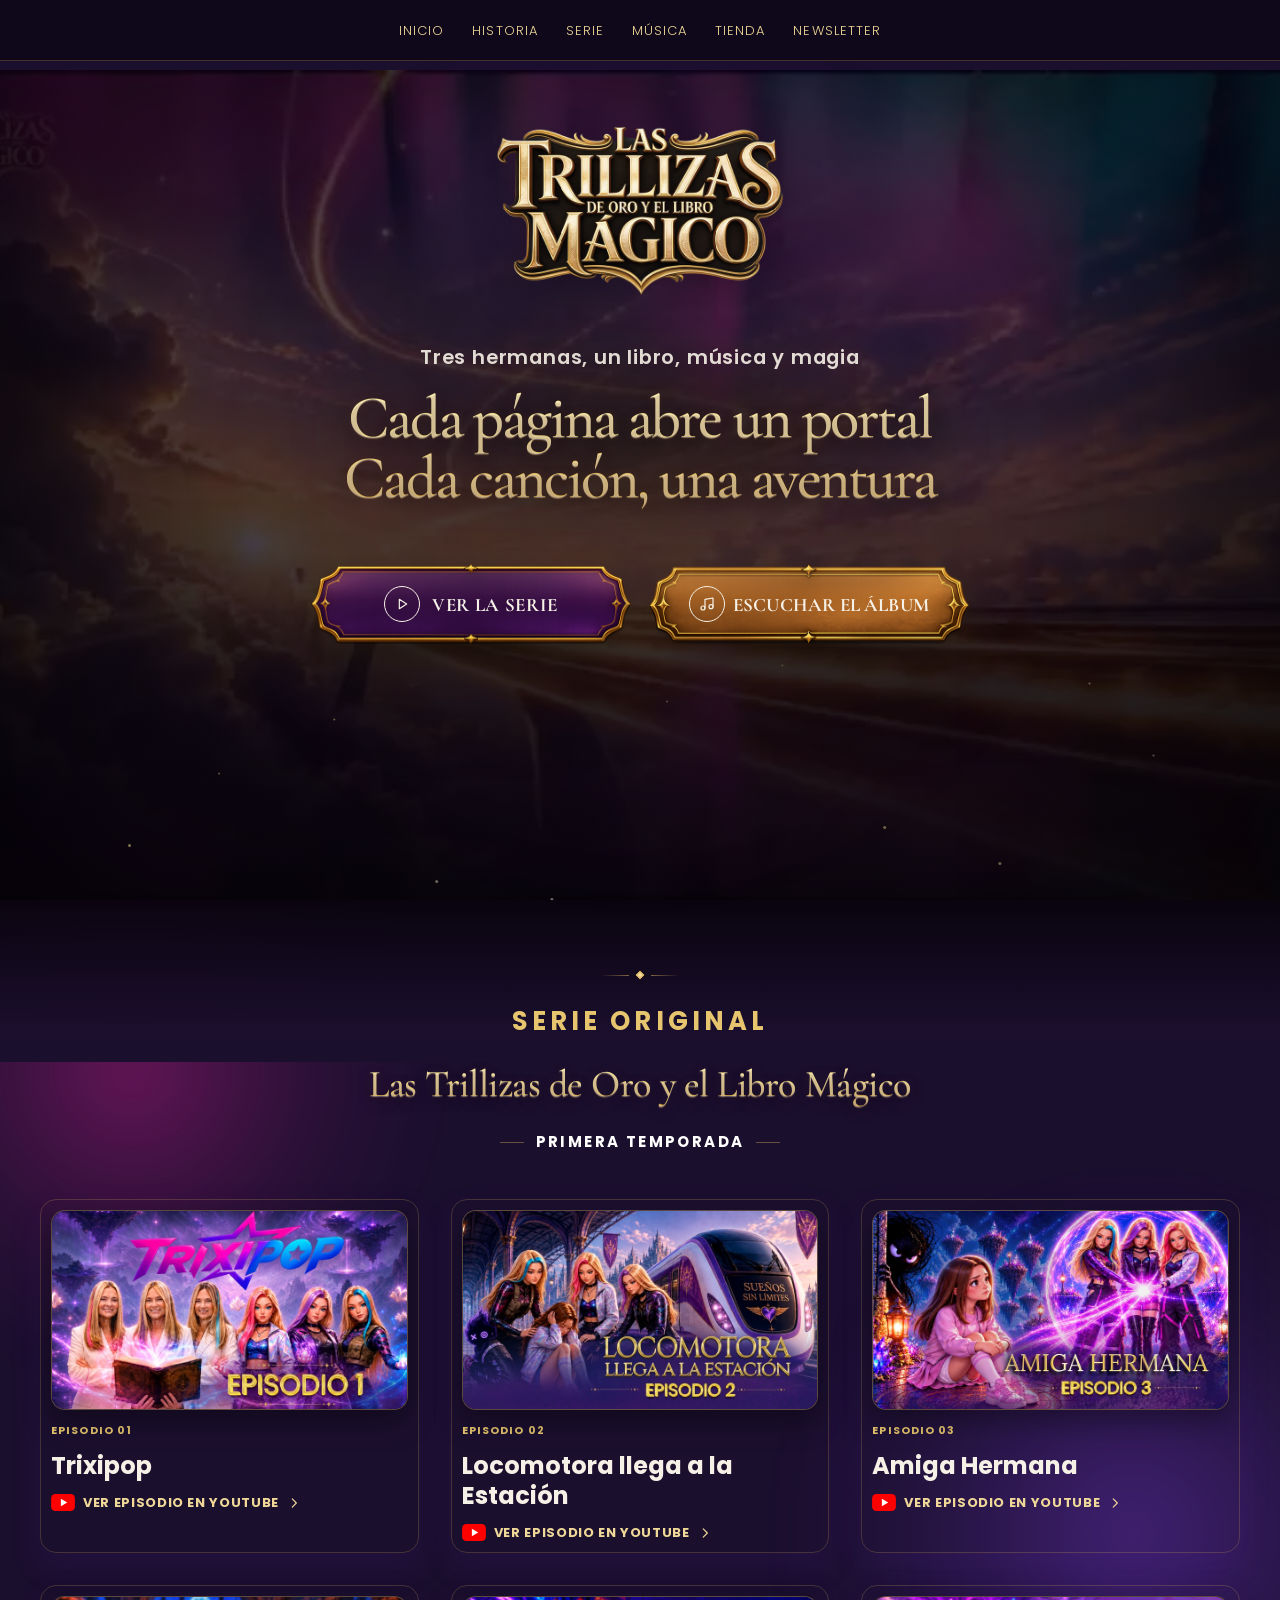
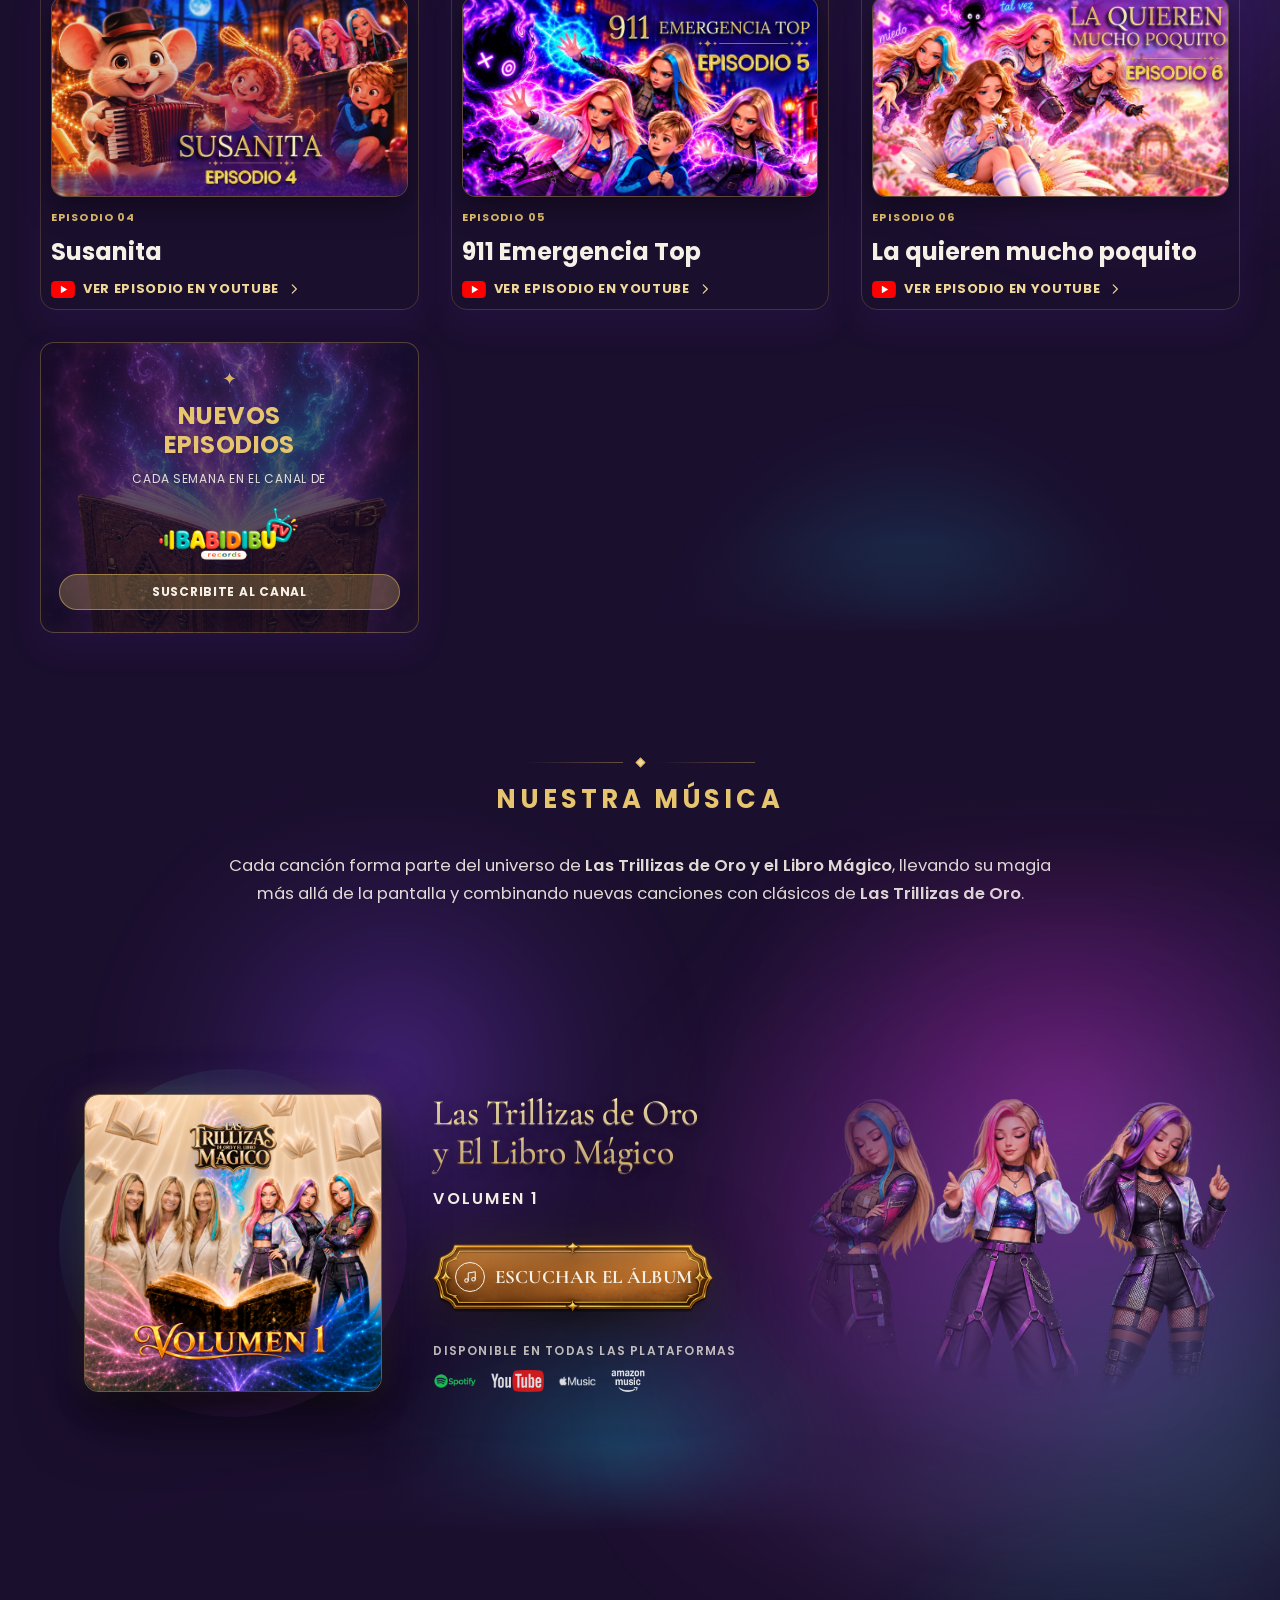
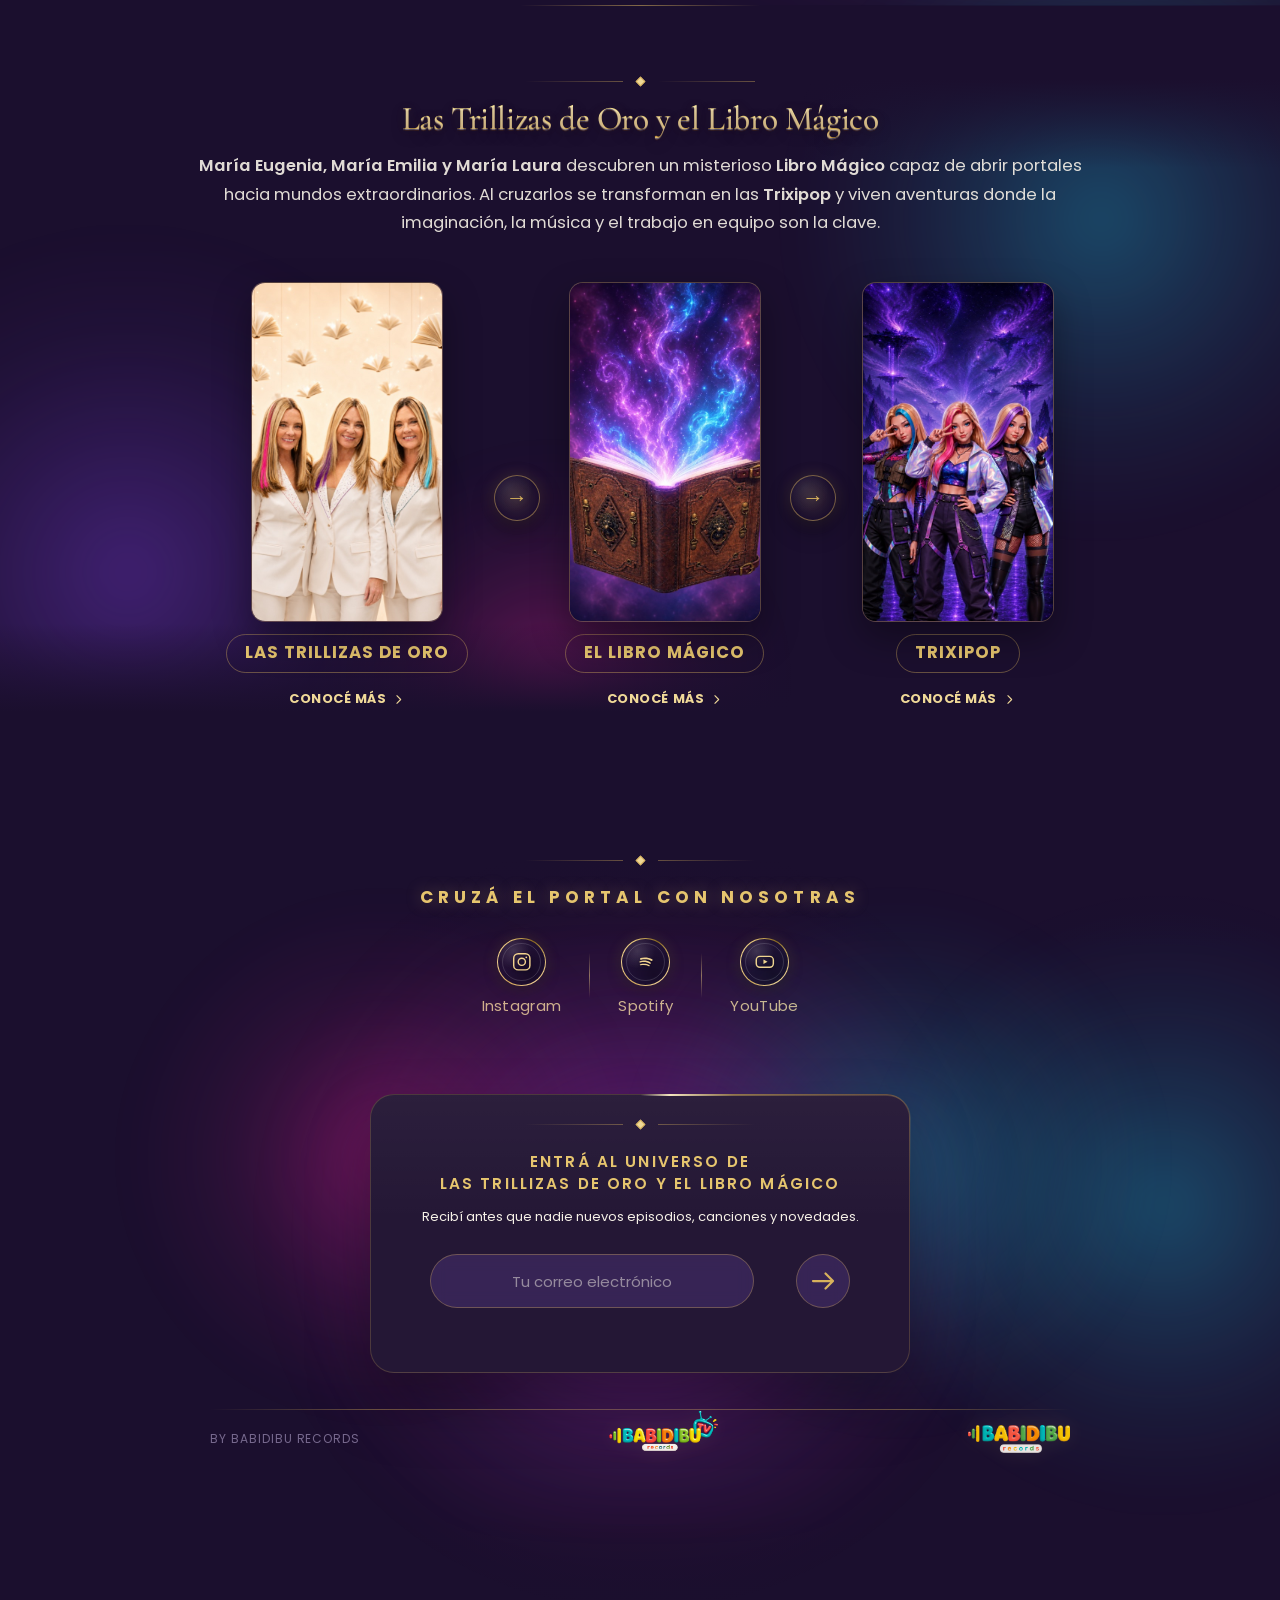
==== index-viernes.html @ d23eeccf "Remove comma from episode 6 title (La quieren mucho poquito) Co-Authored-By: Claude Sonnet 5 <norepl" ====
<!DOCTYPE html>
<html lang="es" class="has-sections">
<head>
  <!-- Google Tag Manager -->
  <script>(function(w,d,s,l,i){w[l]=w[l]||[];w[l].push({'gtm.start':
  new Date().getTime(),event:'gtm.js'});var f=d.getElementsByTagName(s)[0],
  j=d.createElement(s),dl=l!='dataLayer'?'&l='+l:'';j.async=true;j.src=
  'https://www.googletagmanager.com/gtm.js?id='+i+dl;f.parentNode.insertBefore(j,f);
  })(window,document,'script','dataLayer','GTM-TP3NSZ8C');</script>
  <!-- End Google Tag Manager -->
  <!-- Google Tag Manager -->
  <script>(function(w,d,s,l,i){w[l]=w[l]||[];w[l].push({'gtm.start':
  new Date().getTime(),event:'gtm.js'});var f=d.getElementsByTagName(s)[0],
  j=d.createElement(s),dl=l!='dataLayer'?'&l='+l:'';j.async=true;j.src=
  'https://www.googletagmanager.com/gtm.js?id='+i+dl;f.parentNode.insertBefore(j,f);
  })(window,document,'script','dataLayer','GTM-WLDMRM2M');</script>
  <!-- End Google Tag Manager -->
  <meta charset="UTF-8" />
  <meta
    name="viewport"
    content="width=device-width, initial-scale=1.0, viewport-fit=cover"
  />

  <!-- Evitar que WhatsApp/navegadores mobile se queden con una versión vieja cacheada -->
  <meta http-equiv="Cache-Control" content="no-cache, no-store, must-revalidate" />
  <meta http-equiv="Pragma" content="no-cache" />
  <meta http-equiv="Expires" content="0" />

  <title>Las Trillizas de Oro y El Libro Mágico</title>

  <!-- Favicon: ícono de la pestaña del navegador -->
  <link rel="icon" type="image/x-icon" href="imagenes/favicon.ico?v=20260827152227" />
  <link rel="icon" type="image/png" sizes="32x32" href="imagenes/favicon-32.png?v=20260827152227" />
  <link rel="apple-touch-icon" sizes="180x180" href="imagenes/apple-touch-icon.png?v=20260827152227" />

  <!-- Verificación de dominio de Meta (NO mover a JS, debe estar en el HTML estático) -->
  <meta name="facebook-domain-verification" content="wpaf3wqvov0he4v25y9coh9aplzuin" />

  <!-- Meta Pixel (base) — sin PageView automático: tracking.js dispara los
       eventos a mano compartiendo el mismo event_id con la Conversions API
       del servidor, para que Meta deduplique y no infle los números. -->
  <script>
    !function(f,b,e,v,n,t,s)
    {if(f.fbq)return;n=f.fbq=function(){n.callMethod?
    n.callMethod.apply(n,arguments):n.queue.push(arguments)};
    if(!f._fbq)f._fbq=n;n.push=n;n.loaded=!0;n.version='2.0';
    n.queue=[];t=b.createElement(e);t.async=!0;
    t.src=v;s=b.getElementsByTagName(e)[0];
    s.parentNode.insertBefore(t,s)}(window, document,'script',
    'https://connect.facebook.net/en_US/fbevents.js');
    fbq('init', '1608591474024181');
  </script>

  <!-- ============================================================
       TikTok Pixel (base) — REEMPLAZAR "PLACEHOLDER_TIKTOK_PIXEL_ID"
       por el Pixel ID real (TikTok Ads Manager → Assets → Events).
       Hasta reemplazarlo, este snippet no manda datos a ningún lado. -->
  <script>
    !function (w, d, t) {
      w.TiktokAnalyticsObject=t;var ttq=w[t]=w[t]||[];ttq.methods=["page","track","identify","instances","debug","on","off","once","ready","alias","group","enableCookie","disableCookie","holdConsent","revokeConsent","grantConsent"],ttq.setAndDefer=function(t,e){t[e]=function(){t.push([e].concat(Array.prototype.slice.call(arguments,0)))}};for(var i=0;i<ttq.methods.length;i++)ttq.setAndDefer(ttq,ttq.methods[i]);ttq.instance=function(t){for(var e=ttq._i[t]||[],n=0;n<e.length;n++)ttq.setAndDefer(e,e[n]);return e},ttq.load=function(e,n){var r="https://analytics.tiktok.com/i18n/pixel/events.js",o=n&&n.partner;ttq._i=ttq._i||{},ttq._i[e]=[],ttq._i[e]._u=r,ttq._t=ttq._t||{},ttq._t[e]=+new Date,ttq._o=ttq._o||{},ttq._o[e]=n||{};var s=document.createElement("script");s.type="text/javascript",s.async=!0,s.src=r+"?sdkid="+e+"&lib="+t;var a=document.getElementsByTagName("script")[0];a.parentNode.insertBefore(s,a)};

      ttq.load('PLACEHOLDER_TIKTOK_PIXEL_ID');
      ttq.page();
    }(window, document, 'ttq');
  </script>

  <!-- Google tag (gtag.js) — Google Analytics 4 -->
  <script
    async
    src="https://www.googletagmanager.com/gtag/js?id=G-B54Q7S8X9M"
  ></script>
  <script>
    window.dataLayer = window.dataLayer || [];
    function gtag(){dataLayer.push(arguments);}
    gtag('js', new Date());
    gtag('config', 'G-B54Q7S8X9M');
  </script>

  <meta
    name="description"
    content="Tres hermanas, un libro, música y magia. Mirá el videoclip y escuchá &quot;La Locomotora llega a la estación&quot;."
  />

  <link
    rel="canonical"
    href="https://lastrillizasdeoroyellibromagico.com"
  />

  <!-- Open Graph -->
  <meta
    property="og:title"
    content="Las Trillizas de Oro y El Libro Mágico"
  />

  <meta
    property="og:description"
    content="Tres hermanas, un libro, música y magia."
  />

  <meta
    property="og:image"
    content="https://lastrillizasdeoroyellibromagico.com/imagenes/social-preview.jpg"
  />
  <meta property="og:image:width" content="1280" />
  <meta property="og:image:height" content="720" />

  <meta property="og:type" content="website" />

  <!-- Datos estructurados para Google (invisible, no afecta el diseño).
       Le dice explícitamente a Google que esta página es la oficial de
       "Las Trillizas de Oro y El Libro Mágico", para que la asocie con
       ese nombre en las búsquedas. -->
  <script type="application/ld+json">
  {
    "@context": "https://schema.org",
    "@type": "MusicGroup",
    "name": "Las Trillizas de Oro y El Libro Mágico",
    "alternateName": ["Las Trillizas de Oro", "Trixipop"],
    "url": "https://lastrillizasdeoroyellibromagico.com",
    "image": "https://lastrillizasdeoroyellibromagico.com/imagenes/social-preview.jpg",
    "genre": "Infantil",
    "sameAs": [
      "https://www.instagram.com/lastrillizasdeoro_libromagico/?hl=es"
    ]
  }
  </script>

  <!-- Datos estructurados del videoclip (invisible). Es solo información
       para Google sobre el video real de YouTube — no toca ni reemplaza
       el link del botón "Mirá el videoclip" de la landing. -->
  <script type="application/ld+json">
  {
    "@context": "https://schema.org",
    "@type": "VideoObject",
    "name": "Locomotora Llega a la Estación - Official Video",
    "description": "Videoclip oficial de \"La Locomotora llega a la estación\", de Las Trillizas de Oro y El Libro Mágico.",
    "thumbnailUrl": "https://i.ytimg.com/vi/IQAO-SmM0gY/hqdefault.jpg",
    "embedUrl": "https://www.youtube.com/embed/IQAO-SmM0gY",
    "contentUrl": "https://www.youtube.com/watch?v=IQAO-SmM0gY"
  }
  </script>

  <!-- Datos estructurados de la canción (invisible). Es solo información
       para Google sobre la grabación real en Spotify — no toca ni
       reemplaza el link del botón "Escuchá la canción" de la landing. -->
  <script type="application/ld+json">
  {
    "@context": "https://schema.org",
    "@type": "MusicRecording",
    "name": "Locomotora Llega a la Estación",
    "byArtist": {
      "@type": "MusicGroup",
      "name": "Las Trillizas de Oro y El Libro Mágico"
    },
    "image": "https://image-cdn-ak.spotifycdn.com/image/ab67616d00001e02453c9c500bdd24909d5f0870",
    "url": "https://open.spotify.com/track/4oxUGUj9S6KreStpNAHHXq"
  }
  </script>

  <!-- Fuentes -->
  <link rel="preconnect" href="https://fonts.googleapis.com" />

  <link
    rel="preconnect"
    href="https://fonts.gstatic.com"
    crossorigin
  />

  <link
    href="https://fonts.googleapis.com/css2?family=Cormorant+Garamond:wght@400;500;600;700&family=Poppins:wght@400;500;600;700&display=swap"
    rel="stylesheet"
  />

  <!-- CSS -->
  <link rel="stylesheet" href="style.css?v=20260909navblur1" />
</head>

<body class="has-sections">
  <!-- Google Tag Manager (noscript) -->
  <noscript><iframe src="https://www.googletagmanager.com/ns.html?id=GTM-TP3NSZ8C"
  height="0" width="0" style="display:none;visibility:hidden"></iframe></noscript>
  <!-- End Google Tag Manager (noscript) -->
  <!-- Google Tag Manager (noscript) -->
  <noscript><iframe src="https://www.googletagmanager.com/ns.html?id=GTM-WLDMRM2M"
  height="0" width="0" style="display:none;visibility:hidden"></iframe></noscript>
  <!-- End Google Tag Manager (noscript) -->

  <!-- ================================================
       BORRADOR VIERNES: barra de navegación. "Contacto" sigue siendo
       un placeholder (todavía no existe esa página) — queda visible
       pero sin link, marcado "Próximamente". "Tienda" ya tiene su
       link real.
       ================================================ -->
  <!-- Franja invisible arriba de todo: cuando la nav está oculta por
       scroll, esto sigue detectando el mouse cerca del borde superior
       para volver a mostrarla (la nav en sí no se puede "hoverear" una
       vez que se movió fuera de la pantalla). Solo importa en
       desktop — ver script.js. -->
  <div class="site-nav-hover-zone" aria-hidden="true"></div>

  <nav class="site-nav">
    <div class="site-nav__inner">
      <ul class="site-nav__links">
        <li><a href="#top">Inicio</a></li>
        <li><a href="#historia-section">Historia</a></li>
        <li><a href="#serie-section">Serie</a></li>
        <li><a href="#album-section">Música</a></li>
        <li><a href="https://lastrillizasdeoroyellibromagico.store/" target="_blank" rel="noopener noreferrer">Tienda</a></li>
        <li><a href="#suscribirse">Newsletter</a></li>
      </ul>
      <button
        class="site-nav__burger"
        id="siteNavBurger"
        aria-label="Abrir menú"
        aria-expanded="false"
        aria-controls="siteNavMobile"
      >
        <span></span>
        <span></span>
        <span></span>
      </button>
    </div>
    <ul class="site-nav__mobile" id="siteNavMobile">
      <li><a href="#top">Inicio</a></li>
      <li><a href="#historia-section">Historia</a></li>
      <li><a href="#serie-section">Serie</a></li>
      <li><a href="#album-section">Música</a></li>
      <li><a href="https://lastrillizasdeoroyellibromagico.store/" target="_blank" rel="noopener noreferrer">Tienda</a></li>
      <li><a href="#suscribirse">Newsletter</a></li>
    </ul>
  </nav>

  <!-- HERO -->
  <section class="hero" id="top">

    <video
      class="hero-video"
      autoplay
      muted
      loop
      playsinline
      poster="imagenes/hero-poster.jpg"
      data-src-mobile="videos/video%20fondo%20vertical.mp4"
      data-src-desktop="videos/video%20fondo.mp4"
    ></video>

    <div class="hero-overlay" aria-hidden="true"></div>
    <div class="hero-vignette" aria-hidden="true"></div>
    <div class="hero-shadow" aria-hidden="true"></div>

    <div class="hero-particles" aria-hidden="true">
      <i></i>
      <i></i>
    </div>

    <div class="hero-content">

      <div class="hero-glow" aria-hidden="true"></div>

      <!-- LOGO -->
      <div class="logo-wrap">
        <img
          class="hero-logo"
          src="imagenes/logo%20trillizas.png"
          alt="Las Trillizas de Oro y El Libro Mágico"
          width="676"
          height="420"
        />

        <span class="logo-dust" aria-hidden="true">
          <i></i>
          <i></i>
          <i></i>
          <i></i>
          <i></i>
          <i></i>
          <i></i>
          <i></i>
          <i></i>
          <i></i>
        </span>
      </div>

      <!-- SLOGAN + TÍTULO -->
      <div class="hero-slogan-wrap">

        <p class="hero-claim" data-content-key="hero_claim">
          Tres hermanas, un libro, música y magia
        </p>

        <h1 class="hero-slogan hero-slogan--static">
          <span class="hero-slogan__line" data-content-key="hero_title_line1">Cada página abre un portal</span>
          <span class="hero-slogan__line" data-content-key="hero_title_line2">Cada canción, una aventura</span>
        </h1>

        <span
          class="slogan-shimmer"
          aria-hidden="true"
        ></span>

        <span
          class="slogan-sparkles"
          aria-hidden="true"
        >
          <i></i>
          <i></i>
          <i></i>
          <i></i>
          <i></i>
          <i></i>
          <i></i>
          <i></i>
          <i></i>
          <i></i>
          <i></i>
          <i></i>
          <i></i>
          <i></i>
        </span>

      </div>

      <!-- BOTONES PRINCIPALES: bajan a las secciones (no abren YouTube/
           Spotify directo) -->
      <div class="hero-ctas">

        <!-- Abre directo el canal de YouTube de Babidibu TV -->
        <a
          id="ctaVideoclip"
          class="magic-button magic-button--purple"
          href="https://linktw.in/pjknpj"
          data-content-key="cta_serie_link"
          target="_blank"
          rel="noopener noreferrer"
          aria-label="Ver la serie"
          data-event="OpenSocial"
          data-destination="YouTube"
          data-track-button="ver_serie"
        >

          <img
            class="magic-button__frame"
            src="imagenes/button-frame-purple.png"
            alt=""
            aria-hidden="true"
          />

          <span class="magic-button__content">

            <span class="magic-button__icon">

              <svg
                viewBox="0 0 24 24"
                aria-hidden="true"
              >
                <path
                  d="M8 5v14l11-7z"
                  fill="none"
                  stroke="currentColor"
                  stroke-width="1.8"
                  stroke-linecap="round"
                  stroke-linejoin="round"
                />
              </svg>

            </span>

            <span class="magic-button__label">
              Ver la serie
            </span>

          </span>

        </a>

        <!-- Abre directo el smart link del álbum -->
        <a
          id="ctaSpotify"
          class="magic-button magic-button--gold"
          href="https://ffm.to/libromagico1"
          data-content-key="cta_album_link"
          target="_blank"
          rel="noopener noreferrer"
          aria-label="Escuchar el álbum"
          data-event="ListenAlbum"
          data-destination="SmartLink"
          data-track-button="escuchar_album"
        >

          <img
            class="magic-button__frame"
            src="imagenes/button-frame-gold.png"
            alt=""
            aria-hidden="true"
          />

          <span class="magic-button__content">

            <span class="magic-button__icon">

              <svg
                viewBox="0 0 24 24"
                fill="none"
                stroke="currentColor"
                stroke-width="1.8"
                stroke-linecap="round"
                stroke-linejoin="round"
                aria-hidden="true"
              >
                <path d="M9 18V5l12-2v13" />
                <circle cx="6" cy="18" r="3" />
                <circle cx="18" cy="16" r="3" />
              </svg>

            </span>

            <span class="magic-button__label">
              Escuchar el álbum
            </span>

          </span>

        </a>

      </div>

      <!-- Pista de scroll: solo se ve en mobile (ver CSS), indica que
           hay más contenido debajo del hero. -->
      <div class="hero-scroll-cue" aria-hidden="true">
        <span class="hero-scroll-cue__arrow"></span>
      </div>

      <!-- PORTAL + REDES SOCIALES -->

    </div>

  </section>

  <!-- ================================================
       BORRADOR VIERNES: "La serie" + "Álbum".
       Los episodios se cargan desde el array `episodes` (ver el
       <script> cerca del final del archivo) — para agregar un
       episodio nuevo, agregar un objeto al array, no tocar este HTML.
       Los href/rutas "PENDIENTE-" son placeholders reales: reemplazar
       antes de subir a producción.
       ================================================ -->

  <!-- LA SERIE -->
  <section class="serie-section" id="serie-section">
    <span class="bg-halo bg-halo--fuchsia serie-section__halo-a" aria-hidden="true"></span>
    <span class="bg-halo bg-halo--violet serie-section__halo-b" aria-hidden="true"></span>
    <span class="bg-halo bg-halo--cyan serie-section__halo-c" aria-hidden="true"></span>
    <div class="magic-sparkles" aria-hidden="true">
      <span class="sparkle sparkle--point sparkle--violet" style="top:5%; left:4%; animation-delay:.2s;"></span>
      <span class="sparkle sparkle--point sparkle--gold" style="top:10%; right:6%; animation-delay:1.4s;"></span>
      <span class="sparkle sparkle--point sparkle--cyan" style="top:22%; left:2%; animation-delay:2.6s;"></span>
      <span class="sparkle sparkle--point sparkle--point-sm sparkle--violet" style="top:35%; right:3%; animation-delay:.9s;"></span>
      <span class="sparkle sparkle--point sparkle--gold" style="top:55%; left:5%; animation-delay:3.1s;"></span>
      <span class="sparkle sparkle--point sparkle--point-lg sparkle--point-blur sparkle--violet" style="top:68%; right:5%; animation-delay:1.8s;"></span>
      <span class="sparkle sparkle--point sparkle--cyan" style="top:85%; left:9%; animation-delay:2.2s;"></span>

      <span class="sparkle sparkle--point sparkle--gold" style="top:8%; right:16%; animation-delay:.6s;"></span>
      <span class="sparkle sparkle--point sparkle--violet" style="top:48%; left:1.5%; animation-delay:2.9s;"></span>
      <span class="sparkle sparkle--point sparkle--point-lg sparkle--cyan" style="top:88%; right:22%; animation-delay:1.3s;"></span>

      <span class="sparkle sparkle--point sparkle--point-lg sparkle--violet" style="top:40%; right:2%; animation-delay:.4s;"></span>
    </div>

    <div class="section-heading">
      <span class="mini-divider" aria-hidden="true">
        <span class="mini-divider__line"></span>
        <span class="mini-divider__diamond"></span>
        <span class="mini-divider__line"></span>
      </span>
      <p class="section-eyebrow">Serie original</p>
      <h2 class="section-title">Las Trillizas de Oro y el Libro Mágico</h2>
      <span class="season-flourish">
        <span class="season-flourish__line"></span>
        <span class="section-season">Primera Temporada</span>
        <span class="season-flourish__line"></span>
      </span>
    </div>

    <div class="episodes-grid" id="episodesGrid">
      <!-- Los primeros 2 bloques (episodios) los genera JS a partir del
           array `episodes` — ver <script> al final del archivo. La card
           "Nuevos episodios" de acá abajo queda fija, siempre al final. -->
      <div class="episode-tile episode-tile--soon">
        <span class="episode-tile__soon-diamond">&#10022;</span>
        <span class="episode-tile__soon-title">Nuevos <br />episodios</span>
        <span class="episode-tile__soon-line">
          <span class="episode-tile__soon-sub">Cada semana en el canal de</span>
          <img
            class="episode-tile__soon-babidibu"
            src="imagenes/Logo%20BABIDIBU%20TV.png"
            alt="Babidibu TV"
            loading="lazy"
          />
        </span>
        <a
          class="episode-tile__soon-visit"
          href="https://linktw.in/Dnofjd"
          data-content-key="youtube_channel_link"
          target="_blank"
          rel="noopener noreferrer"
          aria-label="Suscribirse al canal de YouTube de Babidibu"
          data-event="OpenSocial"
          data-destination="YouTube"
          data-track-button="proximos_episodios_canal"
        >
          Suscribite al canal
        </a>
      </div>
    </div>
  </section>

  <!-- ÁLBUM -->
  <section class="album-section" id="album-section">
    <span class="bg-halo bg-halo--violet album-section__halo-a" aria-hidden="true"></span>
    <span class="bg-halo bg-halo--fuchsia album-section__halo-b" aria-hidden="true"></span>
    <span class="bg-halo bg-halo--cyan album-section__halo-c" aria-hidden="true"></span>
    <div class="magic-sparkles" aria-hidden="true">
      <span class="sparkle sparkle--point sparkle--fuchsia" style="top:4%; left:5%; animation-delay:.5s;"></span>
      <span class="sparkle sparkle--point sparkle--cyan" style="top:9%; right:5%; animation-delay:1.9s;"></span>
      <span class="sparkle sparkle--point sparkle--point-sm sparkle--violet" style="top:20%; left:2%; animation-delay:2.7s;"></span>
      <span class="sparkle sparkle--point sparkle--fuchsia" style="top:33%; right:2.5%; animation-delay:.8s;"></span>
      <span class="sparkle sparkle--point sparkle--point-lg sparkle--point-blur sparkle--cyan" style="top:52%; left:3%; animation-delay:3.2s;"></span>
      <span class="sparkle sparkle--point sparkle--violet" style="top:63%; right:2%; animation-delay:1.4s;"></span>
      <span class="sparkle sparkle--point sparkle--fuchsia" style="top:80%; left:7%; animation-delay:2.1s;"></span>

      <span class="sparkle sparkle--point sparkle--cyan" style="top:6%; right:14%; animation-delay:.3s;"></span>
      <span class="sparkle sparkle--point sparkle--violet" style="top:45%; left:1.2%; animation-delay:2.5s;"></span>
      <span class="sparkle sparkle--point sparkle--point-lg sparkle--fuchsia" style="top:78%; right:18%; animation-delay:1.6s;"></span>

      <span class="sparkle sparkle--point sparkle--point-lg sparkle--cyan" style="top:35%; left:1.5%; animation-delay:.9s;"></span>
    </div>
    <span class="album-section__fade-bottom" aria-hidden="true"></span>

    <div class="section-heading album-section__heading">
      <span class="section-divider" aria-hidden="true">
        <span class="follow-line"></span>
        <span class="follow-diamond"></span>
        <span class="follow-line"></span>
      </span>
      <p class="section-eyebrow">Nuestra música</p>
      <p class="album-section__subtitle">
        Cada canción forma parte del universo de <strong>Las Trillizas de Oro y el Libro Mágico</strong>, llevando su magia más allá de la pantalla y combinando nuevas canciones con clásicos de <strong>Las Trillizas de Oro</strong>.
      </p>
    </div>

    <div class="album-section__row">
      <div class="album-section__trixi-halo" aria-hidden="true"></div>
      <img
        src="imagenes/trixi_pop_music_web.webp"
        alt=""
        aria-hidden="true"
        loading="lazy"
        class="album-section__trixi-bg"
      />
      <span class="album-section__trixi-sparkles" aria-hidden="true">
        <i></i><i></i><i></i><i></i><i></i><i></i>
      </span>

      <div class="album-section__cover">
        <img
          src="imagenes/arte_de_tapa_trillizas.png"
          alt="Tapa del álbum Las Trillizas de Oro y El Libro Mágico, Volumen 1"
          loading="lazy"
        />
        <span class="album-section__cover-sparkles" aria-hidden="true">
          <i></i><i></i><i></i><i></i>
        </span>
      </div>

      <div class="album-section__info">
        <div class="album-section__top">
          <h3 class="album-section__name">
            <span data-content-key="album_name_line1">Las Trillizas de Oro</span><br />
            <span data-content-key="album_name_line2">y El Libro Mágico</span>
          </h3>
          <p class="album-section__volume" data-content-key="album_volume">Volumen 1</p>
        </div>

      <a
        class="magic-button magic-button--gold"
        href="https://ffm.to/libromagico1"
        data-content-key="cta_album_link"
        target="_blank"
        rel="noopener noreferrer"
        aria-label="Escuchar el álbum"
        data-event="ListenAlbum"
        data-destination="SmartLink"
        data-track-button="escuchar_album"
      >
        <img
          class="magic-button__frame"
          src="imagenes/button-frame-gold.png"
          alt=""
          aria-hidden="true"
        />
        <span class="magic-button__content">
          <span class="magic-button__icon">
            <svg
              viewBox="0 0 24 24"
              fill="none"
              stroke="currentColor"
              stroke-width="1.8"
              stroke-linecap="round"
              stroke-linejoin="round"
              aria-hidden="true"
            >
              <path d="M9 18V5l12-2v13" />
              <circle cx="6" cy="18" r="3" />
              <circle cx="18" cy="16" r="3" />
            </svg>
          </span>
          <span class="magic-button__label">Escuchar el álbum</span>
        </span>
      </a>

      <div class="album-section__platforms">
        <p class="album-section__platforms-label">Disponible en todas las plataformas</p>
        <div class="album-section__platforms-icons">
          <span class="album-section__platform-icon" title="Spotify">
            <img src="imagenes/spotify_full_web.webp" alt="Spotify" loading="lazy" />
          </span>
          <span class="album-section__platform-icon" title="YouTube">
            <img src="imagenes/youtube_full_web.png" alt="YouTube" loading="lazy" />
          </span>
          <span class="album-section__platform-icon" title="Apple Music">
            <img src="imagenes/apple_music_icon_web.png" alt="Apple Music" loading="lazy" />
          </span>
          <span class="album-section__platform-icon" title="Amazon Music">
            <img src="imagenes/amazon_music_icon_web.png" alt="Amazon Music" loading="lazy" />
          </span>
        </div>
      </div>
      </div>
    </div>
  </section>

  <!-- Separador claro entre Álbum e Historia -->
  <div class="section-boundary-divider" aria-hidden="true"></div>

  <!-- HISTORIA -->
  <section class="historia-section" id="historia-section">
    <span class="bg-halo bg-halo--cyan historia-section__halo-a" aria-hidden="true"></span>
    <span class="bg-halo bg-halo--violet historia-section__halo-b" aria-hidden="true"></span>
    <span class="bg-halo bg-halo--fuchsia historia-section__halo-c" aria-hidden="true"></span>
    <div class="magic-sparkles" aria-hidden="true">
      <span class="sparkle sparkle--point sparkle--gold" style="top:5%; left:5%; animation-delay:.7s;"></span>
      <span class="sparkle sparkle--point sparkle--violet" style="top:9%; right:6%; animation-delay:2.1s;"></span>
      <span class="sparkle sparkle--point sparkle--point-sm sparkle--cyan" style="top:30%; left:2%; animation-delay:3.3s;"></span>
      <span class="sparkle sparkle--point sparkle--gold" style="top:45%; right:3%; animation-delay:1.1s;"></span>
      <span class="sparkle sparkle--point sparkle--point-lg sparkle--point-blur sparkle--violet" style="top:65%; left:6%; animation-delay:2.6s;"></span>
      <span class="sparkle sparkle--point sparkle--cyan" style="top:85%; right:10%; animation-delay:.4s;"></span>

      <span class="sparkle sparkle--point sparkle--violet" style="top:7%; right:16%; animation-delay:1.7s;"></span>
      <span class="sparkle sparkle--point sparkle--gold" style="top:55%; left:1.5%; animation-delay:3s;"></span>

      <span class="sparkle sparkle--point sparkle--point-lg sparkle--cyan" style="top:75%; right:3%; animation-delay:.5s;"></span>
    </div>

    <div class="historia-section__text">
      <span class="section-divider" aria-hidden="true">
        <span class="follow-line"></span>
        <span class="follow-diamond"></span>
        <span class="follow-line"></span>
      </span>
      <h2 class="section-title historia-section__title">Las Trillizas de Oro <br class="historia-title-break" />y el Libro Mágico</h2>
      <p class="historia-section__body">
        <strong>María Eugenia, María Emilia y María Laura</strong> descubren un misterioso <strong>Libro Mágico</strong> capaz de abrir portales hacia mundos extraordinarios. Al cruzarlos se transforman en las <strong>Trixipop</strong> y viven aventuras donde la imaginación, la música y el trabajo en equipo son la clave.
      </p>
    </div>

    <div class="historia-section__visual">
      <div class="historia-slot">
        <div class="historia-slot__image">
          <img
            src="imagenes/historia_trillizas_vertical_web.jpg"
            alt="Las Trillizas de Oro"
            loading="lazy"
          />
        </div>
        <span class="historia-slot__label">Las Trillizas de Oro</span>
        <button class="historia-slot__more" type="button" data-modal-open="modal-trillizas" data-track-button="conoce_mas_trillizas">
          Conocé más
          <svg viewBox="0 0 24 24" aria-hidden="true"><path d="M9 5l7 7-7 7" fill="none" stroke="currentColor" stroke-width="2" stroke-linecap="round" stroke-linejoin="round" /></svg>
        </button>
      </div>

      <span class="historia-arrow" aria-hidden="true">&rarr;</span>

      <div class="historia-slot">
        <div class="historia-slot__image">
          <img
            src="imagenes/proximos_episodios_web.jpg"
            alt="El Libro Mágico"
            loading="lazy"
          />
        </div>
        <span class="historia-slot__label">El libro mágico</span>
        <button class="historia-slot__more" type="button" data-modal-open="modal-libro" data-track-button="conoce_mas_libro">
          Conocé más
          <svg viewBox="0 0 24 24" aria-hidden="true"><path d="M9 5l7 7-7 7" fill="none" stroke="currentColor" stroke-width="2" stroke-linecap="round" stroke-linejoin="round" /></svg>
        </button>
      </div>

      <span class="historia-arrow" aria-hidden="true">&rarr;</span>

      <div class="historia-slot">
        <div class="historia-slot__image">
          <img
            src="imagenes/historia_trixipop_vertical_web.jpg"
            alt="Las Trixipop"
            loading="lazy"
          />
        </div>
        <span class="historia-slot__label">Trixipop</span>
        <button class="historia-slot__more" type="button" data-modal-open="modal-trixipop" data-track-button="conoce_mas_trixipop">
          Conocé más
          <svg viewBox="0 0 24 24" aria-hidden="true"><path d="M9 5l7 7-7 7" fill="none" stroke="currentColor" stroke-width="2" stroke-linecap="round" stroke-linejoin="round" /></svg>
        </button>
      </div>
    </div>
  </section>

  <!-- ================================================
       Modales "Conocé más" de la sección Historia. Los 3 comparten
       el mismo estilo (.lore-modal) — se abren con el botón de cada
       card, se cierran con la X, tocando afuera, o con Escape (ver
       <script> al final del archivo). -->
  <div class="lore-modal" id="modal-trillizas" aria-hidden="true">
    <div class="lore-modal__backdrop" data-modal-close></div>
    <div class="lore-modal__panel" role="dialog" aria-modal="true" aria-labelledby="modal-trillizas-title">
      <button class="lore-modal__close" type="button" data-modal-close aria-label="Cerrar">&times;</button>
      <div class="lore-modal__media">
        <img src="imagenes/historia_trillizas_vertical_web.jpg" alt="" loading="lazy" />
      </div>
      <span class="mini-divider lore-modal__divider" aria-hidden="true">
        <span class="mini-divider__line"></span>
        <span class="mini-divider__diamond"></span>
        <span class="mini-divider__line"></span>
      </span>
      <h3 class="lore-modal__title" id="modal-trillizas-title">Las Trillizas de Oro</h3>
      <p class="lore-modal__body">
        Cantantes, actrices y conductoras, construyeron una trayectoria única que atravesó generaciones y las convirtió en referentes indiscutidas del entretenimiento familiar. Música, televisión y una conexión especial con el público forman parte de una historia que continúa reinventándose hasta hoy.
      </p>
    </div>
  </div>

  <div class="lore-modal" id="modal-libro" aria-hidden="true">
    <div class="lore-modal__backdrop" data-modal-close></div>
    <div class="lore-modal__panel" role="dialog" aria-modal="true" aria-labelledby="modal-libro-title">
      <button class="lore-modal__close" type="button" data-modal-close aria-label="Cerrar">&times;</button>
      <div class="lore-modal__media">
        <img src="imagenes/proximos_episodios_web.jpg" alt="" loading="lazy" />
      </div>
      <span class="mini-divider lore-modal__divider" aria-hidden="true">
        <span class="mini-divider__line"></span>
        <span class="mini-divider__diamond"></span>
        <span class="mini-divider__line"></span>
      </span>
      <h3 class="lore-modal__title" id="modal-libro-title">El Libro Mágico</h3>
      <p class="lore-modal__body">
        Las Trillizas descubren un misterioso Libro Mágico. Al abrirlo, sus páginas se llenan de luz y aparecen portales capaces de llevarlas a mundos increíbles. Cada vez que cruzan uno de ellos, se transforman en las Trixipop y comienza una nueva aventura, llena de música, magia y desafíos que solo podrán resolver juntas.
      </p>
    </div>
  </div>

  <div class="lore-modal" id="modal-trixipop" aria-hidden="true">
    <div class="lore-modal__backdrop" data-modal-close></div>
    <div class="lore-modal__panel" role="dialog" aria-modal="true" aria-labelledby="modal-trixipop-title">
      <button class="lore-modal__close" type="button" data-modal-close aria-label="Cerrar">&times;</button>
      <div class="lore-modal__media">
        <img src="imagenes/historia_trixipop_vertical_web.jpg" alt="" loading="lazy" />
      </div>
      <span class="mini-divider lore-modal__divider" aria-hidden="true">
        <span class="mini-divider__line"></span>
        <span class="mini-divider__diamond"></span>
        <span class="mini-divider__line"></span>
      </span>
      <h3 class="lore-modal__title" id="modal-trixipop-title">Trixipop</h3>
      <p class="lore-modal__body">
        Las Trixipop son las Trillizas de Oro animadas: al cruzar el portal del Libro Mágico, cada una asume una misión distinta.
      </p>

      <ul class="lore-modal__traits">
        <li class="lore-modal__trait lore-modal__trait--alma">
          <span class="lore-modal__trait-diamond" aria-hidden="true"></span>
          <span class="lore-modal__trait-text"><strong>Alma</strong> — conecta, contiene y valida la emoción.</span>
        </li>
        <li class="lore-modal__trait lore-modal__trait--mente">
          <span class="lore-modal__trait-diamond" aria-hidden="true"></span>
          <span class="lore-modal__trait-text"><strong>Mente</strong> — detecta, nombra y ordena el problema.</span>
        </li>
        <li class="lore-modal__trait lore-modal__trait--cuerpo">
          <span class="lore-modal__trait-diamond" aria-hidden="true"></span>
          <span class="lore-modal__trait-text"><strong>Cuerpo</strong> — activa, libera y transforma tu energía.</span>
        </li>
      </ul>

      <p class="lore-modal__body">
        Juntas descubren que el verdadero poder surge cuando el cuerpo, el alma y la mente trabajan en equilibrio.
      </p>
    </div>
  </div>

  <!-- PORTAL SOCIAL + SUSCRIPCIÓN + FOOTER (movido debajo de Episodios y Álbum) -->
  <section class="post-sections-footer">
    <span class="bg-halo bg-halo--fuchsia post-sections-footer__halo-a" aria-hidden="true"></span>
    <span class="bg-halo bg-halo--cyan post-sections-footer__halo-b" aria-hidden="true"></span>
    <span class="bg-halo bg-halo--violet post-sections-footer__halo-c" aria-hidden="true"></span>
    <div class="magic-sparkles" aria-hidden="true">
      <span class="sparkle sparkle--point sparkle--gold" style="top:4%; left:8%; animation-delay:.3s;"></span>
      <span class="sparkle sparkle--point sparkle--violet" style="top:9%; right:8%; animation-delay:1.6s;"></span>
      <span class="sparkle sparkle--point sparkle--fuchsia" style="top:28%; left:3%; animation-delay:2.8s;"></span>
      <span class="sparkle sparkle--point sparkle--cyan" style="top:35%; right:2.5%; animation-delay:.9s;"></span>
      <span class="sparkle sparkle--point sparkle--point-sm sparkle--gold" style="top:45%; left:2%; animation-delay:3.4s;"></span>
      <span class="sparkle sparkle--point sparkle--fuchsia" style="top:55%; right:3%; animation-delay:1.2s;"></span>
      <span class="sparkle sparkle--point sparkle--point-blur sparkle--cyan" style="top:62%; left:4%; animation-delay:2.4s;"></span>
      <span class="sparkle sparkle--point sparkle--violet" style="top:80%; right:10%; animation-delay:.6s;"></span>
      <span class="sparkle sparkle--point sparkle--gold" style="top:90%; left:14%; animation-delay:1.9s;"></span>

      <span class="sparkle sparkle--point sparkle--gold" style="top:6%; right:20%; animation-delay:.8s;"></span>
      <span class="sparkle sparkle--point sparkle--cyan" style="top:40%; left:1.3%; animation-delay:2.2s;"></span>
      <span class="sparkle sparkle--point sparkle--point-lg sparkle--violet" style="top:85%; right:22%; animation-delay:1.4s;"></span>

      <span class="sparkle sparkle--point sparkle--point-lg sparkle--fuchsia" style="top:50%; right:1.5%; animation-delay:.5s;"></span>
    </div>

    <div class="hero-content-mirror">
      <div class="hero-follow">

        <div
          class="follow-divider"
          aria-hidden="true"
        >
          <span class="follow-line"></span>
          <span class="follow-diamond"></span>
          <span class="follow-line"></span>
        </div>

        <span class="follow-title">
          Cruzá el portal con nosotras
        </span>

        <div class="follow-links">

          <!-- Instagram -->
          <!-- Sin target="_blank" a propósito: abrir en pestaña nueva
               interfiere con que el celular salte directo a la app
               (deep link). Navegando en la misma pestaña, el sistema
               operativo sí lo intercepta y abre Instagram directo. -->
          <a
            class="follow-link"
            href="https://www.instagram.com/lastrillizasdeoro_libromagico/?hl=es"
            data-content-key="instagram_link"
            aria-label="Abrir Instagram de Las Trillizas de Oro y El Libro Mágico"
            data-event="OpenSocial"
            data-destination="Instagram"
            data-track-button="social_instagram"
          >

            <span class="social-circle">

              <svg
                viewBox="0 0 24 24"
                fill="none"
                stroke="currentColor"
                stroke-width="1.6"
                aria-hidden="true"
              >
                <rect
                  x="3"
                  y="3"
                  width="18"
                  height="18"
                  rx="5"
                />

                <circle
                  cx="12"
                  cy="12"
                  r="4"
                />

                <circle
                  cx="17"
                  cy="7"
                  r="1"
                  fill="currentColor"
                  stroke="none"
                />
              </svg>

            </span>

            <span class="follow-name">
              Instagram
            </span>

          </a>

          <span
            class="follow-sep"
            aria-hidden="true"
          ></span>

          <!-- Spotify -->
          <a
            class="follow-link"
            href="https://linktw.in/iJcKCL"
            data-content-key="spotify_link"
            target="_blank"
            rel="noopener noreferrer"
            aria-label="Abrir el perfil de Spotify de Las Trillizas de Oro"
            data-event="OpenSocial"
            data-destination="Spotify"
            data-track-button="social_spotify"
          >

            <span class="social-circle">

              <svg
                viewBox="0 0 24 24"
                fill="currentColor"
                aria-hidden="true"
              >
                <path
                  d="M17.36 16.5a.75.75 0 0 1-1.03.26c-2.82-1.72-6.36-2.11-10.54-1.16a.75.75 0 1 1-.33-1.46c4.58-1.04 8.5-.59 11.64 1.33.36.22.47.68.26 1.03Zm1.47-3.27a.94.94 0 0 1-1.29.31c-3.23-1.98-8.15-2.56-11.97-1.4a.938.938 0 1 1-.54-1.8c4.36-1.32 9.78-.68 13.49 1.6.44.27.58.85.31 1.29Zm.13-3.4C15.9 7.7 9.99 7.5 6.6 8.53a1.125 1.125 0 1 1-.66-2.15c3.9-1.18 10.43-.95 14.54 1.48a1.125 1.125 0 1 1-1.15 1.93Z"
                />
              </svg>

            </span>

            <span class="follow-name">
              Spotify
            </span>

          </a>

          <span
            class="follow-sep"
            aria-hidden="true"
          ></span>

          <!-- YouTube -->
          <a
            class="follow-link"
            href="https://linktw.in/qeBBaV"
            data-content-key="youtube_channel_link"
            target="_blank"
            rel="noopener noreferrer"
            aria-label="Abrir el canal de YouTube de Babidibu"
            data-event="OpenSocial"
            data-destination="YouTube"
            data-track-button="social_youtube"
          >

            <span class="social-circle">

              <svg
                viewBox="0 0 24 24"
                fill="none"
                stroke="currentColor"
                stroke-width="1.6"
                aria-hidden="true"
              >
                <rect
                  x="2.5"
                  y="6"
                  width="19"
                  height="12"
                  rx="4"
                />

                <path
                  d="M10.5 9.5v5l4.5-2.5Z"
                  fill="currentColor"
                  stroke="none"
                />
              </svg>

            </span>

            <span class="follow-name">
              YouTube
            </span>

          </a>

        </div>

      </div>

      <!-- SUSCRIPCIÓN -->
      <div class="hero-newsletter" id="suscribirse">
        <span class="newsletter-halo newsletter-halo--cyan" aria-hidden="true"></span>

        <div class="newsletter-card">
          <div class="follow-divider" aria-hidden="true">
            <span class="follow-line"></span>
            <span class="follow-diamond"></span>
            <span class="follow-line"></span>
          </div>

          <h2 class="newsletter-title">Entrá al universo de<br class="newsletter-title-break" /> Las Trillizas de Oro<br class="newsletter-title-break2" /> y el Libro Mágico</h2>
          <p class="newsletter-text">Recibí antes que nadie nuevos episodios, canciones y novedades.</p>

          <form class="newsletter-form" id="newsletterForm" novalidate>
            <input
              class="newsletter-input"
              type="email"
              name="email"
              placeholder="Tu correo electrónico"
              autocomplete="email"
              required
            />
            <span class="newsletter-status" aria-hidden="true">
              <svg class="newsletter-check" viewBox="0 0 24 24">
                <path
                  d="M4 12.5l5 5L20 6.5"
                  fill="none"
                  stroke="currentColor"
                  stroke-width="2"
                  stroke-linecap="round"
                  stroke-linejoin="round"
                />
              </svg>
              <svg class="newsletter-cross" viewBox="0 0 24 24">
                <path
                  d="M5 5l14 14M19 5L5 19"
                  fill="none"
                  stroke="currentColor"
                  stroke-width="2"
                  stroke-linecap="round"
                  stroke-linejoin="round"
                />
              </svg>
            </span>
            <button type="submit" class="newsletter-button" aria-label="Suscribirme">
              <svg viewBox="0 0 24 24" aria-hidden="true">
                <path
                  d="M4 12h16m0 0l-6-6m6 6l-6 6"
                  fill="none"
                  stroke="currentColor"
                  stroke-width="1.8"
                  stroke-linecap="round"
                  stroke-linejoin="round"
                />
              </svg>
            </button>
          </form>

          <p
            class="newsletter-feedback"
            id="newsletterFeedback"
            role="status"
            aria-live="polite"
          ></p>
        </div>
      </div>

      <!-- FOOTER -->
      <footer class="site-footer">
        <span class="footer-rule" aria-hidden="true"></span>
        <div class="footer-inner">
          <span class="footer-text">By Babidibu Records</span>
          <a
            href="https://linktw.in/qeBBaV"
            data-content-key="youtube_channel_link"
            target="_blank"
            rel="noopener noreferrer"
            aria-label="Abrir el canal de YouTube de Babidibu TV"
            data-event="OpenSocial"
            data-destination="YouTube"
            data-track-button="footer_babidibu_tv"
          >
            <img
              class="footer-logo-tv"
              src="imagenes/Logo%20BABIDIBU%20TV.png"
              alt="Babidibu TV"
              width="849"
              height="344"
            />
          </a>
          <a
            href="https://babidiburecords.com/"
            data-content-key="babidibu_records_link"
            target="_blank"
            rel="noopener noreferrer"
            aria-label="Abrir el sitio de Babidibu Records"
            data-event="OpenSocial"
            data-destination="BabidibuRecords"
            data-track-button="footer_babidibu_records"
          >
            <img
              class="footer-logo"
              src="imagenes/logo%20nuevo%20babidibu%20.png"
              alt="Babidibu Records"
              width="1230"
              height="338"
            />
          </a>
        </div>
      </footer>
    </div>
  </section>

  <script src="config.js?v=20260827152227"></script>
  <script src="tracking.js?v=20260909adidfix1"></script>
  <script src="script.js?v=20260904navhide1"></script>

  <!-- ================================================
       BORRADOR VIERNES: datos de los episodios de la serie.
       PARA AGREGAR UN EPISODIO NUEVO: agregar un objeto más acá
       abajo (temporada, número, título, thumbnail, link de YouTube)
       — la tarjeta aparece sola, no hay que tocar nada de HTML/CSS.
       "thumbnail" puede quedar vacío ("") mientras no haya foto
       todavía: se muestra un ícono de play en su lugar.
       ================================================ -->
  <script>
    var episodes = [
      {
        season: 1,
        episode: 1,
        title: 'Trixipop',
        thumbnail: 'imagenes/miniatura_trixipop_web.jpg',
        youtubeUrl: 'https://linktw.in/WLomzs'
      },
      {
        season: 1,
        episode: 2,
        title: 'Locomotora llega a la Estación',
        thumbnail: 'imagenes/miniatura_locomotora_web.jpg',
        youtubeUrl: 'https://linktw.in/QtAEqZ'
      },
      {
        season: 1,
        episode: 3,
        title: 'Amiga Hermana',
        thumbnail: 'imagenes/miniatura_amiga_hermana_web.jpg',
        youtubeUrl: 'https://linktw.in/vvewtf'
      },
      {
        season: 1,
        episode: 4,
        title: 'Susanita',
        thumbnail: 'imagenes/miniatura_susanita_web.jpg',
        youtubeUrl: 'https://linktw.in/uwtvhd'
      },
      {
        season: 1,
        episode: 5,
        title: '911 Emergencia Top',
        thumbnail: 'imagenes/miniatura_911_emergencia_top_web.jpg',
        youtubeUrl: 'https://linktw.in/pjknpj'
      },
      {
        season: 1,
        episode: 6,
        title: 'La quieren mucho poquito',
        thumbnail: 'imagenes/miniatura_esa_nina_enamorada_web.jpg',
        youtubeUrl: 'https://linktw.in/qpydbu'
      }
    ];

    function buildEpisodeTile(ep) {
      var a = document.createElement('a');
      a.className = 'episode-tile';
      a.href = ep.youtubeUrl || '#';
      a.target = '_blank';
      a.rel = 'noopener noreferrer';
      a.setAttribute('aria-label', 'Ver episodio ' + ep.episode + ': ' + ep.title);
      a.setAttribute('data-event', 'WatchVideo');
      a.setAttribute('data-destination', 'YouTube');
      a.setAttribute('data-track-button', 'episodio_' + ep.episode);

      var playIconHtml =
        '<span class="episode-tile__play" aria-hidden="true">'
        + '<svg viewBox="0 0 24 24"><path d="M8 5v14l11-7z" fill="none" '
        + 'stroke="currentColor" stroke-width="1.6" stroke-linecap="round" '
        + 'stroke-linejoin="round" /></svg></span>';

      // Con imagen real: solo la foto (sin ícono de play encima —
      // ya está el CTA "Ver episodio" abajo, no hace falta duplicar
      // la señal). Sin imagen todavía: el ícono de play como antes,
      // para que no quede una miniatura vacía.
      var thumbHtml = ep.thumbnail
        ? '<img src="' + ep.thumbnail + '" alt="" loading="lazy" />'
        : playIconHtml;

      var episodeNum = ep.episode < 10 ? '0' + ep.episode : String(ep.episode);

      a.innerHTML =
        '<span class="episode-tile__thumb">' + thumbHtml + '</span>' +
        '<span class="episode-tile__number">Episodio ' + episodeNum + '</span>' +
        '<span class="episode-tile__title">' + ep.title + '</span>' +
        '<span class="episode-tile__cta">' +
        '<svg class="episode-tile__cta-icon" viewBox="0 0 28 20" aria-hidden="true">' +
        '<rect x="0" y="0" width="28" height="20" rx="5" fill="#FF0000" />' +
        '<path d="M11.5 5.5v9l7.5-4.5z" fill="#fff" /></svg>' +
        '<span>Ver episodio en YouTube</span>' +
        '<svg class="episode-tile__cta-arrow" viewBox="0 0 24 24" aria-hidden="true">' +
        '<path d="M9 5l7 7-7 7" fill="none" stroke="currentColor" stroke-width="2" ' +
        'stroke-linecap="round" stroke-linejoin="round" /></svg>' +
        '</span>';

      return a;
    }

    // Con 1 sola temporada: la grilla fija de siempre, sin tocar nada
    // (mismo HTML/CSS que ya está probado). Esto es lo único que corre
    // hoy — el modo de abajo (varias temporadas) recién entra en juego
    // solo el día que se carguen episodios con season 2 desde el panel.
    function renderEpisodesFlat(list) {
      var grid = document.getElementById('episodesGrid');
      if (!grid) return;
      var soonCard = grid.querySelector('.episode-tile--soon');

      grid.querySelectorAll('.episode-tile:not(.episode-tile--soon)').forEach(function (el) {
        el.remove();
      });

      list.forEach(function (ep) {
        var tile = buildEpisodeTile(ep);
        if (soonCard) {
          grid.insertBefore(tile, soonCard);
        } else {
          grid.appendChild(tile);
        }
      });
    }

    // Con 2+ temporadas: arma un acordeón (una <details> por
    // temporada, la más nueva abierta), moviendo la card fija
    // "Nuevos episodios" adentro de la última. Reemplaza la grilla
    // fija (se esconde, no se borra) por el acordeón armado.
    function renderEpisodesAccordion(list) {
      var flatGrid = document.getElementById('episodesGrid');
      if (!flatGrid) return;
      var soonCard = flatGrid.querySelector('.episode-tile--soon');

      var existingAccordion = flatGrid.parentNode.querySelector('.season-accordion');
      if (existingAccordion) existingAccordion.remove();
      flatGrid.style.display = 'none';

      var bySeason = {};
      list.forEach(function (ep) {
        var s = ep.season || 1;
        (bySeason[s] = bySeason[s] || []).push(ep);
      });
      var seasonNumbers = Object.keys(bySeason).map(Number).sort(function (a, b) { return a - b; });

      var accordion = document.createElement('div');
      accordion.className = 'season-accordion';

      seasonNumbers.forEach(function (seasonNum, i) {
        var isLast = i === seasonNumbers.length - 1;

        var details = document.createElement('details');
        details.className = 'season-block';
        if (isLast) details.open = true;

        var summary = document.createElement('summary');
        summary.innerHTML =
          '<svg class="season-arrow" viewBox="0 0 24 24" fill="none" stroke="currentColor" stroke-width="2.5">' +
          '<path d="M9 5l7 7-7 7" stroke-linecap="round" stroke-linejoin="round" /></svg>' +
          '<span class="season-label">Temporada ' + seasonNum + '</span>';
        details.appendChild(summary);

        var seasonGrid = document.createElement('div');
        seasonGrid.className = 'episodes-grid';
        bySeason[seasonNum].forEach(function (ep) {
          seasonGrid.appendChild(buildEpisodeTile(ep));
        });
        if (isLast && soonCard) {
          seasonGrid.appendChild(soonCard);
        }
        details.appendChild(seasonGrid);

        accordion.appendChild(details);
      });

      flatGrid.parentNode.insertBefore(accordion, flatGrid.nextSibling);
    }

    function renderEpisodes(list) {
      var seasons = {};
      list.forEach(function (ep) { seasons[ep.season || 1] = true; });
      if (Object.keys(seasons).length > 1) {
        renderEpisodesAccordion(list);
      } else {
        renderEpisodesFlat(list);
      }
    }

    renderEpisodes(episodes);
  </script>

  <!-- ================================================
       Panel de contenido editable (statics-8f2k1/content.php): si
       backend/content.php responde bien (solo pasa en el hosting
       real — GitHub Pages no corre PHP, así que en el preview esto
       falla siempre y se queda con el HTML fijo de arriba, que sigue
       funcionando igual). Nunca puede dejar la página rota: si algo
       falla acá (red, JSON inválido, lo que sea), no se toca nada. -->
  <script>
    (function () {
      fetch('backend/content.php', { cache: 'no-store' })
        .then(function (res) { return res.json(); })
        .then(function (data) {
          if (data && data.content) {
            document.querySelectorAll('[data-content-key]').forEach(function (el) {
              var key = el.getAttribute('data-content-key');
              var value = data.content[key];
              if (value === undefined || value === '') return;
              if (el.tagName === 'A') {
                el.href = value;
              } else {
                el.textContent = value;
              }
            });
          }
          if (data && Array.isArray(data.episodes) && data.episodes.length) {
            renderEpisodes(data.episodes);
          }
        })
        .catch(function () {
          // Sin conexión al panel (o corriendo en el preview de GitHub
          // Pages, que no ejecuta PHP): se queda con el contenido fijo
          // de siempre, no pasa nada.
        });
    })();
  </script>

  <!-- BORRADOR VIERNES: modales "Conocé más" de la sección Historia. -->
  <script>
    (function () {
      var openBtns = document.querySelectorAll('[data-modal-open]');
      var closeEls = document.querySelectorAll('[data-modal-close]');

      function openModal(modal) {
        if (!modal) return;
        modal.classList.add('is-open');
        modal.setAttribute('aria-hidden', 'false');
        document.body.classList.add('lore-modal-open');
      }

      function closeModal(modal) {
        if (!modal) return;
        modal.classList.remove('is-open');
        modal.setAttribute('aria-hidden', 'true');
        document.body.classList.remove('lore-modal-open');
      }

      openBtns.forEach(function (btn) {
        btn.addEventListener('click', function () {
          openModal(document.getElementById(btn.getAttribute('data-modal-open')));
        });
      });

      closeEls.forEach(function (el) {
        el.addEventListener('click', function () {
          closeModal(el.closest('.lore-modal'));
        });
      });

      document.addEventListener('keydown', function (e) {
        if (e.key !== 'Escape') return;
        var open = document.querySelector('.lore-modal.is-open');
        if (open) closeModal(open);
      });
    })();
  </script>

  <!-- BORRADOR VIERNES: menú hamburguesa de la barra de navegación. -->
  <script>
    (function () {
      var burger = document.getElementById('siteNavBurger');
      var mobileMenu = document.getElementById('siteNavMobile');
      if (!burger || !mobileMenu) return;

      burger.addEventListener('click', function () {
        var isOpen = mobileMenu.classList.toggle('is-open');
        burger.classList.toggle('is-open', isOpen);
        burger.setAttribute('aria-expanded', isOpen ? 'true' : 'false');
      });

      mobileMenu.addEventListener('click', function (e) {
        if (e.target.closest('a')) {
          mobileMenu.classList.remove('is-open');
          burger.classList.remove('is-open');
          burger.setAttribute('aria-expanded', 'false');
        }
      });
    })();
  </script>

</body>
</html>
---- style.css ----
/* ============================================================
   LAS TRILLIZAS DE ORO Y EL LIBRO MÃGICO
   Landing cinematogrÃ¡fica â€” hero de video + refuerzo mÃ­nimo.
   ============================================================ */

:root {
  --violet-deep: #1b0f2e;
  --gold: #d8b25c;
  --gold-light: #f0d998;
  --ivory: #f6f1e7;

  /* Dorado unificado para TÍTULOS sans-serif (Poppins) en toda la
     web — cálido y elegante, no amarillo. Los párrafos/textos
     informativos siguen en --ivory, sin tocar. */
  --gold-title: #e6c56e;
  --gold-title-shine-1: #fff1a8;
  --gold-title-shine-2: #e6c56e;
  --gold-title-shine-3: #c9973a;

  --font-display: "Cormorant Garamond", serif;
  --font-ui: "Poppins", sans-serif;

  --button-width: clamp(360px, 24vw, 440px);
  --button-gap: 22px;
  --button-ratio: 693 / 174;
  --cta-group-width: calc((var(--button-width) * 2) + var(--button-gap));
}

* {
  margin: 0;
  padding: 0;
  box-sizing: border-box;
}

html {
  scroll-behavior: smooth;
}

body {
  min-height: 100%;
  overflow-x: hidden;
  background: var(--violet-deep);
  color: var(--ivory);
  font-family: var(--font-ui);
  line-height: 1.5;
}

img {
  display: block;
  max-width: 100%;
}

a {
  text-decoration: none;
}

a:focus-visible,
button:focus-visible {
  outline: 2px solid var(--gold);
  outline-offset: 3px;
}

/* ============================================================
   HERO
   ============================================================ */

.hero {
  position: relative;
  width: 100%;
  height: 100svh;
  min-height: 100vh;
  overflow-x: hidden;
  overflow-y: auto;
  scrollbar-width: none;
  display: flex;
  align-items: flex-start;
  justify-content: center;
  background: var(--violet-deep);
}

.hero::-webkit-scrollbar {
  display: none;
}

.hero-video,
.hero-overlay,
.hero-vignette,
.hero-shadow,
.hero-particles {
  position: fixed;
  inset: 0;
}

.hero-video {
  z-index: 0;
  width: 100%;
  height: 100%;
  object-fit: cover;
  object-position: center;
}

.hero-overlay,
.hero-vignette,
.hero-shadow,
.hero-particles {
  z-index: 1;
  pointer-events: none;
}

.hero-overlay {
  background:
    radial-gradient(
      ellipse 48% 44% at 50% 36%,
      rgba(20, 8, 28, 0.42) 0%,
      rgba(14, 5, 20, 0.54) 50%,
      rgba(8, 3, 12, 0.76) 100%
    ),
    linear-gradient(
      180deg,
      rgba(10, 5, 18, 0.14) 0%,
      rgba(10, 5, 18, 0.08) 26%,
      rgba(10, 5, 18, 0.28) 62%,
      rgba(8, 3, 12, 0.86) 100%
    );
}

.hero-vignette {
  box-shadow: inset 0 0 18vw rgba(0, 0, 0, 0.5);
}

.hero-shadow {
  background: radial-gradient(
    ellipse 46% 42% at 50% 35%,
    rgba(13, 4, 20, 0.58) 0%,
    rgba(13, 4, 20, 0.34) 52%,
    rgba(13, 4, 20, 0.06) 82%,
    transparent 100%
  );
}

/* Polvo mÃ¡gico suave */
.hero-particles {
  overflow: hidden;
}

.hero-particles i {
  position: absolute;
  top: 0;
  left: 0;
  width: 3px;
  height: 3px;
  border-radius: 50%;
  background: transparent;
  animation: dustRise 26s linear infinite;
}

.hero-particles i:nth-child(1) {
  box-shadow:
    10vw 86vh 0 0 rgba(240, 217, 152, 0.5),
    26vw 72vh 0 -0.4px rgba(240, 217, 152, 0.38),
    43vw 92vh 0 0 rgba(255, 246, 216, 0.45),
    61vw 66vh 0 -0.5px rgba(240, 217, 152, 0.32),
    78vw 88vh 0 0 rgba(240, 217, 152, 0.42),
    90vw 76vh 0 -0.4px rgba(255, 246, 216, 0.3);
}

.hero-particles i:nth-child(2) {
  animation-duration: 34s;
  animation-delay: -13s;
  box-shadow:
    17vw 78vh 0 -0.4px rgba(240, 217, 152, 0.34),
    34vw 90vh 0 0 rgba(255, 246, 216, 0.4),
    52vw 70vh 0 -0.5px rgba(240, 217, 152, 0.3),
    69vw 84vh 0 0 rgba(240, 217, 152, 0.44),
    85vw 68vh 0 -0.4px rgba(255, 246, 216, 0.32),
    96vw 94vh 0 0 rgba(240, 217, 152, 0.36);
}

@keyframes dustRise {
  0%   { transform: translateY(0); opacity: 0; }
  12%  { opacity: 1; }
  88%  { opacity: 1; }
  100% { transform: translateY(-94vh); opacity: 0; }
}

/* ============================================================
   CONTENIDO
   ============================================================ */

.hero-content {
  position: relative;
  z-index: 2;
  width: 100%;
  max-width: 1180px;
  min-height: 100%;

  display: flex;
  flex-direction: column;
  align-items: center;
  justify-content: center;
  text-align: center;

  /* Padding simÃ©trico â†’ el bloque queda centrado vertical de verdad,
     con el mismo aire arriba del logo que debajo del footer. */
  padding: clamp(24px, 4vh, 52px) 20px;
}

.hero-glow {
  position: absolute;
  top: -8%;
  left: 50%;
  z-index: -1;

  width: min(920px, 130vw);
  aspect-ratio: 1;
  transform: translateX(-50%);

  pointer-events: none;
  mix-blend-mode: screen;
  filter: blur(32px);

  opacity: 0.55;

  background: radial-gradient(
    circle,
    rgba(216, 178, 92, 0.10) 0%,
    rgba(122, 45, 130, 0.06) 36%,
    transparent 68%
  );

  animation: haloBreath 8s ease-in-out 1.4s infinite;
}

@keyframes haloBreath {
  0%,
  100% {
    transform: translateX(-50%) scale(1);
    opacity: 0.8;
  }

  50% {
    transform: translateX(-50%) scale(1.025);
    opacity: 1;
  }
}

/* ============================================================
   LOGO
   ============================================================ */

.logo-wrap {
  position: relative;
  display: flex;
  justify-content: center;
}

.hero-logo {
  width: clamp(220px, 18vw, 300px);
  height: auto;
  margin: 0 0 16px;

  opacity: 1;
  transform: none;

  filter: drop-shadow(0 10px 22px rgba(0, 0, 0, 0.32));

  /* Sin animación de entrada (carga todo junto) — se deja solo el
     brillo ambiente en loop. */
  animation: logoGlowPulse 3.6s ease-in-out 1.3s infinite;
}

@keyframes logoReveal {
  0% {
    opacity: 0;
    transform: translateY(-38px) scale(0.985);
  }

  70% {
    opacity: 1;
    transform: translateY(3px) scale(1.004);
  }

  100% {
    opacity: 1;
    transform: translateY(0) scale(1);
  }
}

@keyframes logoGlowPulse {
  0%,
  100% {
    filter:
      drop-shadow(0 10px 22px rgba(0, 0, 0, 0.32))
      drop-shadow(0 0 16px rgba(240, 217, 152, 0.32));
  }
  50% {
    filter:
      drop-shadow(0 10px 22px rgba(0, 0, 0, 0.32))
      drop-shadow(0 0 32px rgba(240, 217, 152, 0.68));
  }
}

/* ---------- Polvo de hadas alrededor del logo ---------- */
.logo-dust {
  position: absolute;
  inset: 8% -3% 2%;
  z-index: 3;
  pointer-events: none;
  overflow: visible;
}

.logo-dust i {
  position: absolute;
  width: 4px;
  height: 4px;
  border-radius: 50%;
  background: radial-gradient(circle, #fff8df 0%, #f0d998 55%, transparent 100%);
  box-shadow: 0 0 7px 1.5px rgba(240, 217, 152, 0.75);
  opacity: 0;
  animation: fairyDustFloat 5.2s ease-in-out infinite;
}

.logo-dust i:nth-child(1)  { top: 10%; left: 6%;  animation-delay: 0s; }
.logo-dust i:nth-child(2)  { top: 68%; left: 12%; animation-delay: 0.7s; width: 3px; height: 3px; }
.logo-dust i:nth-child(3)  { top: 18%; left: 90%; animation-delay: 1.3s; }
.logo-dust i:nth-child(4)  { top: 80%; left: 84%; animation-delay: 1.9s; width: 3px; height: 3px; }
.logo-dust i:nth-child(5)  { top: 42%; left: 2%;  animation-delay: 2.5s; }
.logo-dust i:nth-child(6)  { top: 58%; left: 96%; animation-delay: 0.4s; width: 5px; height: 5px; }
.logo-dust i:nth-child(7)  { top: 4%;  left: 46%; animation-delay: 1.6s; }
.logo-dust i:nth-child(8)  { top: 92%; left: 52%; animation-delay: 2.2s; width: 3px; height: 3px; }
.logo-dust i:nth-child(9)  { top: 30%; left: 64%; animation-delay: 3.0s; }
.logo-dust i:nth-child(10) { top: 66%; left: 32%; animation-delay: 3.6s; width: 3px; height: 3px; }

@keyframes fairyDustFloat {
  0% {
    opacity: 0;
    transform: translate(0, 0) scale(0.6);
  }
  15% {
    opacity: 1;
    transform: translate(2px, -6px) scale(1);
  }
  50% {
    opacity: 0.85;
    transform: translate(-4px, -18px) scale(0.9);
  }
  85% {
    opacity: 0.2;
    transform: translate(4px, -28px) scale(0.5);
  }
  100% {
    opacity: 0;
    transform: translate(0, -34px) scale(0.3);
  }
}

/* ============================================================
   SLOGAN
   ============================================================ */

.hero-slogan-wrap {
  position: relative;
  width: min(var(--cta-group-width), calc(100vw - 40px));
  max-width: var(--cta-group-width);

  display: flex;
  flex-direction: column;
  align-items: center;
  justify-content: center;

  overflow: visible;
  padding: 0 0 10px;
  margin-top: -16px;
  margin-bottom: clamp(30px, 3.5vh, 40px);
  cursor: default;
}

.hero-slogan-wrap::before {
  content: "";
  position: absolute;
  left: 50%;
  top: 52%;
  z-index: 0;

  width: 96%;
  height: 96%;

  transform: translate(-50%, -50%);
  border-radius: 999px;
  pointer-events: none;

  /*
    Primera capa: oscurece suavemente el video detrÃ¡s del slogan.
    Segunda capa: aporta un halo dorado uniforme, sin focos localizados.
  */
  background:
    radial-gradient(
      ellipse at center,
      rgba(7, 3, 12, 0.54) 0%,
      rgba(10, 4, 16, 0.38) 42%,
      rgba(10, 4, 16, 0.12) 68%,
      transparent 84%
    ),
    radial-gradient(
      ellipse at center,
      rgba(232, 194, 97, 0.08) 0%,
      rgba(232, 194, 97, 0.03) 46%,
      transparent 76%
    );

  filter: blur(18px);
  opacity: 1;
}
.hero-slogan {
  position: relative;
  z-index: 2;

  display: block;
  width: 100%;
  margin: 0;
  padding: 0 4px 8px;

  overflow: visible;

  font-family: var(--font-display);
  font-size: clamp(52px, 3.55vw, 64px);
  font-weight: 500;
  line-height: 1.08;
  letter-spacing: -0.012em;

  white-space: nowrap;
  text-align: center;

  background: linear-gradient(
    180deg,
    var(--gold-title-shine-1),
    var(--gold-title-shine-2) 55%,
    var(--gold-title-shine-3)
  );
  -webkit-background-clip: text;
  background-clip: text;
  color: var(--gold-title);
  -webkit-text-fill-color: transparent;

  text-shadow:
    0 1px 0 rgba(255, 255, 255, 0.34),
    0 2px 0 rgba(113, 65, 16, 0.28),
    0 5px 14px rgba(0, 0, 0, 0.34),
    0 0 12px rgba(231, 181, 74, 0.10);

  /* Sin animación de entrada — el brillo queda asentado desde el
     principio, solo la respiración continua sigue en loop. */
  animation: sloganGlowBreathe 4s ease-in-out 0s infinite;

  transition:
    filter .35s ease,
    text-shadow .35s ease;
}

/* Salto de lÃ­nea forzado para mobile (ver script.js) â€” oculto acÃ¡,
   habilitado dentro de @media (max-width: 700px). */
.slogan-break {
  display: none;
}

/* Cada palabra se devela por separado â€” pausado y con brillo propio */
.hero-slogan .word {
  display: inline-block;
  white-space: nowrap;

  color: #e4b64f;
  background:
    linear-gradient(
      180deg,
      #fff7d2 0%,
      #f8dc8a 22%,
      #e8b94f 48%,
      #c88b2f 74%,
      #8a5119 100%
    );

  -webkit-background-clip: text;
  background-clip: text;
  -webkit-text-fill-color: transparent;

  opacity: 0;
  filter: blur(8px) brightness(1) drop-shadow(0 0 0 rgba(255, 244, 205, 0));
  transform: translateY(10px) scale(0.92) rotate(-1deg);
  transform-origin: 50% 70%;

  animation: wordReveal 1s cubic-bezier(.25, .9, .3, 1) forwards;
  animation-delay: calc(var(--i, 0) * 0.24s + 1.3s);
}

@keyframes wordReveal {
  0% {
    opacity: 0;
    filter: blur(8px) brightness(1) drop-shadow(0 0 0 rgba(255, 244, 205, 0));
    transform: translateY(10px) scale(0.92) rotate(-1deg);
  }

  45% {
    opacity: 1;
    filter: blur(1.5px) brightness(1.55) drop-shadow(0 0 12px rgba(255, 244, 205, 0.55));
    transform: translateY(-1px) scale(1.03) rotate(0.4deg);
  }

  75% {
    opacity: 1;
    filter: blur(0) brightness(1.15) drop-shadow(0 0 6px rgba(240, 199, 94, 0.32));
    transform: translateY(0.5px) scale(0.995) rotate(-0.1deg);
  }

  100% {
    opacity: 1;
    filter: blur(0) brightness(1) drop-shadow(0 0 0 rgba(255, 244, 205, 0));
    transform: translateY(0) scale(1) rotate(0deg);
  }
}

@keyframes sloganGlowBreathe {
  0%,
  100% {
    text-shadow:
      0 1px 0 rgba(255, 249, 220, 0.38),
      0 2px 0 rgba(121, 72, 18, 0.34),
      0 4px 12px rgba(0, 0, 0, 0.34),
      0 0 14px rgba(240, 199, 94, 0.16);
  }

  50% {
    text-shadow:
      0 1px 0 rgba(255, 249, 220, 0.56),
      0 2px 0 rgba(121, 72, 18, 0.34),
      0 4px 12px rgba(0, 0, 0, 0.34),
      0 0 30px rgba(240, 199, 94, 0.42);
  }
}

@keyframes sloganMaterialize {
  0% {
    opacity: 0;
    filter: blur(12px);
    transform: translateY(14px);
    clip-path: inset(0 100% 0 0);
  }

  40% {
    opacity: 1;
    filter: blur(0);
    clip-path: inset(0 100% 0 0);
  }

  65% {
    opacity: 1;
    filter: blur(0);
    clip-path: inset(0 0 0 0);
  }

  100% {
    opacity: 1;
    filter: blur(0);
    transform: translateY(0);
    clip-path: inset(0 0 0 0);
  }
}

@keyframes sloganSettleGlow {
  0% {
    text-shadow:
      0 1px 0 rgba(255, 249, 220, 0.30),
      0 2px 0 rgba(121, 72, 18, 0.28),
      0 4px 12px rgba(0, 0, 0, 0.34);
  }

  48% {
    text-shadow:
      0 1px 0 rgba(255, 249, 220, 0.50),
      0 2px 0 rgba(121, 72, 18, 0.34),
      0 4px 12px rgba(0, 0, 0, 0.34),
      0 0 20px rgba(240, 199, 94, 0.20);
  }

  100% {
    text-shadow:
      0 1px 0 rgba(255, 249, 220, 0.38),
      0 2px 0 rgba(121, 72, 18, 0.34),
      0 4px 12px rgba(0, 0, 0, 0.34);
  }
}

@keyframes sloganHaloReveal {
  from {
    opacity: 0;
    transform: translate(-50%, -50%) scale(0.92);
  }

  to {
    opacity: 1;
    transform: translate(-50%, -50%) scale(1);
  }
}

/* Chispas puntuales al develarse cada palabra */
.word-burst {
  position: absolute;
  z-index: 5;
  width: 5px;
  height: 5px;
  margin: -2.5px;
  border-radius: 50%;
  pointer-events: none;

  background: radial-gradient(circle, #fff8df 0%, #f4d98f 55%, transparent 100%);
  box-shadow: 0 0 8px 2px rgba(240, 217, 152, 0.8);

  opacity: 0;
  animation: wordBurstFly 0.65s ease-out forwards;
}

@keyframes wordBurstFly {
  0% {
    opacity: 0;
    transform: translate(0, 0) scale(0.4);
  }
  22% {
    opacity: 1;
    transform: translate(calc(var(--bx, 0px) * 0.35), calc(var(--by, 0px) * 0.35)) scale(1.1);
  }
  100% {
    opacity: 0;
    transform: translate(var(--bx, 0px), var(--by, 0px)) scale(0.2);
  }
}

/* Sparkles */
.slogan-sparkles {
  position: absolute;
  inset: -26% -10% -30%;
  z-index: 3;
  pointer-events: none;
}

.slogan-sparkles i {
  position: absolute;
  width: 7px;
  height: 7px;
  opacity: 0;

  background:
    linear-gradient(90deg, transparent 44%, rgba(255, 249, 224, 0.95) 50%, transparent 56%),
    linear-gradient(180deg, transparent 44%, rgba(255, 249, 224, 0.95) 50%, transparent 56%),
    radial-gradient(circle, rgba(255, 240, 182, 0.95) 0%, rgba(230, 177, 68, 0.72) 36%, transparent 72%);

  filter:
    drop-shadow(0 0 3px rgba(255, 240, 182, 0.72))
    drop-shadow(0 0 7px rgba(216, 178, 92, 0.35));

  transform: scale(0.35) rotate(0deg);
  animation: sparkleSoft 4.8s ease-in-out infinite;
}

.slogan-sparkles i:nth-child(1)  { top: 2%;  left: 4%;  width: 6px; height: 6px; animation-delay: 1.2s; }
.slogan-sparkles i:nth-child(2)  { top: -6%; left: 22%; width: 5px; height: 5px; animation-delay: 1.85s; }
.slogan-sparkles i:nth-child(3)  { top: 4%;  left: 44%; width: 7px; height: 7px; animation-delay: 1.5s; }
.slogan-sparkles i:nth-child(4)  { top: -8%; left: 63%; width: 5px; height: 5px; animation-delay: 2.05s; }
.slogan-sparkles i:nth-child(5)  { top: 0%;  left: 82%; width: 6px; height: 6px; animation-delay: 1.35s; }
.slogan-sparkles i:nth-child(6)  { top: -4%; left: 96%; width: 6px; height: 6px; animation-delay: 2.35s; }
.slogan-sparkles i:nth-child(7)  { top: 96%; left: 10%; width: 5px; height: 5px; animation-delay: 1.65s; }
.slogan-sparkles i:nth-child(8)  { top: 100%; left: 30%; width: 6px; height: 6px; animation-delay: 2.55s; }
.slogan-sparkles i:nth-child(9)  { top: 94%; left: 50%; width: 7px; height: 7px; animation-delay: 1.75s; }
.slogan-sparkles i:nth-child(10) { top: 102%; left: 70%; width: 5px; height: 5px; animation-delay: 2.75s; }
.slogan-sparkles i:nth-child(11) { top: 92%; left: 90%; width: 6px; height: 6px; animation-delay: 2.15s; }
.slogan-sparkles i:nth-child(12) { top: 40%; left: -6%;  width: 5px; height: 5px; animation-delay: 2.9s; }
.slogan-sparkles i:nth-child(13) { top: 50%; left: 104%; width: 6px; height: 6px; animation-delay: 2.4s; }
.slogan-sparkles i:nth-child(14) { top: 20%; left: 50%;  width: 4px; height: 4px; animation-delay: 3.1s; }

@keyframes sparkleSoft {
  0%,
  100% {
    opacity: 0;
    transform: scale(0.35) rotate(0deg);
  }

  18% {
    opacity: 0.92;
    transform: scale(1) rotate(18deg);
  }

  32% {
    opacity: 0;
    transform: scale(0.45) rotate(34deg);
  }
}

/* Shimmer corregido: mÃ¡s corto y nace fuera del texto */
.slogan-shimmer {
  position: absolute;
  top: 50%;
  left: -6%;
  z-index: 4;

  width: 14%;
  height: 2px;

  pointer-events: none;
  opacity: 0;

  background: linear-gradient(
    90deg,
    transparent,
    rgba(255, 255, 255, 0.92),
    rgba(255, 235, 165, 0.65),
    transparent
  );

  filter: blur(0.7px);
  mix-blend-mode: screen;

  transform:
    translateY(-50%)
    skewX(-22deg)
    translateX(-140%);

  animation: shimmerPolishedGold 4.6s ease-in-out 4.3s infinite;
}

@keyframes shimmerPolishedGold {
  0%,
  88%,
  100% {
    opacity: 0;
    transform:
      translateY(-50%)
      skewX(-22deg)
      translateX(-140%);
  }

  90% {
    opacity: 0.55;
  }

  95% {
    opacity: 0.55;
    transform:
      translateY(-50%)
      skewX(-22deg)
      translateX(760%);
  }

  97% {
    opacity: 0;
    transform:
      translateY(-50%)
      skewX(-22deg)
      translateX(800%);
  }
}

/* Hover del slogan */
.hero-slogan-wrap:hover .hero-slogan {
  filter: brightness(1.12) saturate(1.08);

  text-shadow:
    0 1px 0 rgba(255, 249, 220, 0.52),
    0 2px 0 rgba(121, 72, 18, 0.32),
    0 5px 14px rgba(0, 0, 0, 0.34),
    0 0 16px rgba(240, 199, 94, 0.18),
    0 0 30px rgba(216, 157, 63, 0.10);
}

.hero-slogan-wrap:hover .slogan-shimmer {
  animation: sloganHoverShine 0.9s ease-out 1;
}

.hero-slogan-wrap:hover .slogan-sparkles i {
  animation: sloganHoverSparkle 1.1s ease-out 1;
}

@keyframes sloganHoverShine {
  0% {
    opacity: 0;
    transform:
      translateY(-50%)
      skewX(-22deg)
      translateX(-140%);
  }

  20% {
    opacity: 0.62;
  }

  75% {
    opacity: 0.62;
    transform:
      translateY(-50%)
      skewX(-22deg)
      translateX(760%);
  }

  100% {
    opacity: 0;
    transform:
      translateY(-50%)
      skewX(-22deg)
      translateX(800%);
  }
}

@keyframes sloganHoverSparkle {
  0% {
    opacity: 0;
    transform: scale(0.35) rotate(0deg);
  }

  30% {
    opacity: 1;
    transform: scale(1) rotate(18deg);
  }

  100% {
    opacity: 0;
    transform: scale(0.4) rotate(44deg);
  }
}

/* ============================================================
   BOTONES
   ============================================================ */

.hero-ctas {
  width: min(var(--cta-group-width), calc(100vw - 40px));

  display: flex;
  align-items: center;
  justify-content: center;
  flex-wrap: nowrap;

  gap: var(--button-gap);
  margin-bottom: clamp(46px, 5vh, 58px);

  opacity: 1;
  transform: none;
}

@keyframes ctaReveal {
  from {
    opacity: 0;
    transform: translateY(18px) scale(0.985);
  }

  to {
    opacity: 1;
    transform: translateY(0) scale(1);
  }
}

.magic-button {
  position: relative;
  display: block;

  width: var(--button-width);
  aspect-ratio: var(--button-ratio);
  flex: 0 0 var(--button-width);

  padding: 0;
  overflow: visible;
  border: 0;
  background: transparent;

  filter:
    drop-shadow(0 12px 22px rgba(0, 0, 0, 0.40))
    drop-shadow(0 22px 48px rgba(0, 0, 0, 0.22))
    drop-shadow(0 0 18px rgba(232, 201, 123, 0.12));

  transition:
    transform .35s cubic-bezier(.22, 1, .36, 1),
    filter .35s ease;

  animation: btnIdle 7s ease-in-out 4.9s infinite;
}

.magic-button--purple,
.magic-button--gold {
  aspect-ratio: var(--button-ratio);
}

.magic-button--gold {
  animation-delay: 8.3s;
}

.magic-button::before {
  content: "";
  position: absolute;
  left: 50%;
  bottom: -10px;

  width: 74%;
  height: 24px;

  transform: translateX(-50%);
  border-radius: 50%;

  background: radial-gradient(
    ellipse,
    rgba(0, 0, 0, 0.42),
    transparent 72%
  );

  filter: blur(10px);
  z-index: -1;
  pointer-events: none;
}

.magic-button::after {
  content: "";
  position: absolute;
  inset: 8px;
  z-index: 1;

  border-radius: 999px;
  pointer-events: none;

  background: linear-gradient(
    180deg,
    rgba(255, 255, 255, 0.16),
    rgba(255, 255, 255, 0) 42%
  );

  opacity: 0.55;
}

@keyframes btnIdle {
  0%,
  100% {
    transform: translateY(0);

    filter:
      drop-shadow(0 12px 22px rgba(0, 0, 0, 0.40))
      drop-shadow(0 22px 48px rgba(0, 0, 0, 0.22))
      drop-shadow(0 0 18px rgba(232, 201, 123, 0.12))
      brightness(1);
  }

  50% {
    transform: translateY(-2px);

    filter:
      drop-shadow(0 14px 26px rgba(0, 0, 0, 0.42))
      drop-shadow(0 25px 52px rgba(0, 0, 0, 0.24))
      drop-shadow(0 0 20px rgba(232, 201, 123, 0.14))
      brightness(1.02);
  }
}

.magic-button:hover {
  animation: none;

  transform:
    translateY(-4px)
    scale(1.015);

  filter:
    drop-shadow(0 18px 34px rgba(0, 0, 0, 0.45))
    drop-shadow(0 36px 70px rgba(0, 0, 0, 0.30))
    drop-shadow(0 0 26px rgba(232, 201, 123, 0.22))
    brightness(1.05);
}

.magic-button__frame {
  position: absolute;
  inset: 0;

  width: 100%;
  height: 100%;

  display: block;
  object-fit: fill;
  pointer-events: none;
}

.magic-button__content {
  position: absolute;
  inset: 0;
  z-index: 2;

  display: flex;
  align-items: center;
  justify-content: center;

  gap: 12px;
  padding: 0 32px;
}

.magic-button__icon {
  width: 36px;
  height: 36px;
  flex: 0 0 36px;

  display: flex;
  align-items: center;
  justify-content: center;

  border: 1.5px solid var(--ivory);
  border-radius: 50%;
  background: transparent;
}

.magic-button__icon svg {
  width: 16px;
  height: 16px;
  color: var(--ivory);
}

.magic-button__label {
  color: var(--ivory);
  font-family: var(--font-display);
  font-size: clamp(19px, 1.45vw, 22px);
  font-weight: 700;
  line-height: 1;
  letter-spacing: 0.035em;
  text-transform: uppercase;
  white-space: nowrap;
}

/* ============================================================
   PORTAL + REDES
   ============================================================ */

.hero-follow {
  width: 100%;

  display: flex;
  flex-direction: column;
  align-items: center;

  margin-bottom: 0;
}

.follow-divider {
  display: flex;
  align-items: center;
  justify-content: center;
  gap: 14px;

  opacity: 1;
  transform: none;
}

.follow-line {
  width: clamp(60px, 7.6vw, 100px);
  height: 1px;

  background: linear-gradient(
    90deg,
    transparent,
    rgba(216, 178, 92, 0.4)
  );
}

.follow-divider .follow-line:last-child {
  background: linear-gradient(
    270deg,
    transparent,
    rgba(216, 178, 92, 0.4)
  );
}

.follow-diamond {
  width: 7px;
  height: 7px;
  flex-shrink: 0;

  transform: rotate(45deg);

  border: 1px solid var(--gold);
  background: var(--gold-light);

  animation: diamondPulse 5.5s ease-in-out 5.6s infinite;
}

@keyframes diamondPulse {
  0%,
  100% {
    transform: rotate(45deg) scale(1);
    box-shadow: 0 0 0 rgba(240, 217, 152, 0);
  }

  8% {
    transform: rotate(45deg) scale(1.15);
    box-shadow: 0 0 11px rgba(240, 217, 152, 0.5);
  }

  20% {
    transform: rotate(45deg) scale(1);
    box-shadow: 0 0 0 rgba(240, 217, 152, 0);
  }
}

.follow-title {
  margin-top: 15px;

  color: var(--gold-title);
  font-family: var(--font-ui);
  font-size: clamp(17px, 1.27vw, 19.5px);
  font-weight: 500;
  line-height: 1;
  letter-spacing: 0.3em;
  text-transform: uppercase;

  text-shadow: 0 0 16px rgba(232, 201, 123, 0.35);

  opacity: 1;
  transform: none;
}

.follow-links {
  display: flex;
  align-items: center;
  justify-content: center;
  flex-wrap: wrap;

  margin-top: clamp(24px, 2.8vh, 34px);
  gap: clamp(34px, 3.8vw, 44px);
  row-gap: 20px;
}

.follow-link {
  display: inline-flex;
  flex-direction: column;
  align-items: center;
  gap: 12px;

  color: var(--gold-light);
  font-family: var(--font-ui);
  font-size: 15px;
  font-weight: 400;
  line-height: 1;
  letter-spacing: 0.02em;

  opacity: 1;
  transform: none;
  filter: blur(0);
}

@keyframes linkReveal {
  from {
    opacity: 0;
    transform: translateY(12px);
    filter: blur(3px);
  }

  to {
    opacity: 1;
    transform: translateY(0);
    filter: blur(0);
  }
}

.social-circle {
  position: relative;
  width: 58px;
  height: 58px;

  display: flex;
  align-items: center;
  justify-content: center;

  border-radius: 50%;
  border: 1.5px solid transparent;

  background:
    radial-gradient(circle at 33% 26%, rgba(255, 255, 255, 0.14), transparent 38%) padding-box,
    radial-gradient(circle at 68% 78%, rgba(0, 0, 0, 0.32), transparent 55%) padding-box,
    linear-gradient(160deg, #241333, #1b0f2e 60%) padding-box,
    conic-gradient(
      from 210deg,
      #d6af55,
      #f5d88e,
      #e8c97b,
      #8a6a1f,
      #e8c97b,
      #f5d88e,
      #d6af55
    ) border-box;

  box-shadow:
    0 4px 14px rgba(0, 0, 0, 0.4),
    0 0 16px rgba(232, 201, 123, 0.16);

  transition:
    transform 0.25s ease,
    box-shadow 0.25s ease;
}

.social-circle::after {
  content: "";
  position: absolute;
  inset: 4px;

  border-radius: 50%;
  border: 1px solid rgba(255, 255, 255, 0.14);

  pointer-events: none;
}

.social-circle::before {
  content: "";
  position: absolute;
  inset: -1.5px;

  border-radius: 50%;

  background: conic-gradient(
    from 0deg,
    transparent 0deg,
    rgba(255, 250, 235, 0.95) 10deg,
    transparent 26deg,
    transparent 360deg
  );

  -webkit-mask: radial-gradient(farthest-side, transparent calc(100% - 3px), #000 calc(100% - 3px));
  mask: radial-gradient(farthest-side, transparent calc(100% - 3px), #000 calc(100% - 3px));

  opacity: 0;
  pointer-events: none;

  animation: ringSweep 6s ease-in-out infinite;
}

.follow-link:nth-child(3) .social-circle::before { animation-delay: 2s; }
.follow-link:nth-child(5) .social-circle::before { animation-delay: 4s; }

@keyframes ringSweep {
  0%,
  85%,
  100% {
    opacity: 0;
    transform: rotate(0deg);
  }

  87% {
    opacity: 1;
  }

  97% {
    opacity: 1;
    transform: rotate(360deg);
  }
}

.social-circle svg {
  position: relative;
  width: 25px;
  height: 25px;

  color: #f5d88e;
  filter: drop-shadow(0 1px 1px rgba(0, 0, 0, 0.35));
}

.follow-link:nth-child(3) .social-circle svg {
  width: 22px;
  height: 22px;
}

.follow-name {
  opacity: 0.85;
  transition: opacity 0.25s ease;
}

.follow-link:hover .social-circle {
  transform: translateY(-3px) scale(1.04);

  box-shadow:
    0 8px 20px rgba(0, 0, 0, 0.42),
    0 0 22px rgba(232, 201, 123, 0.3);
}

.follow-link:hover .follow-name {
  opacity: 1;
}

.follow-sep {
  width: 1px;
  height: 54px;
  flex-shrink: 0;

  background: linear-gradient(
    180deg,
    transparent,
    rgba(232, 201, 123, 0.55) 50%,
    transparent
  );

  opacity: 1;
}

@keyframes fadeIn {
  to { opacity: 1; }
}

@keyframes fadeUp {
  from {
    opacity: 0;
    transform: translateY(16px);
  }

  to {
    opacity: 1;
    transform: translateY(0);
  }
}

/* ============================================================
   SUSCRIPCIÃ“N
   ============================================================ */

.hero-newsletter {
  /* Ãšnica fuente de verdad para el ancho del formulario: el subtÃ­tulo
     usa la misma variable para arrancar y terminar exactamente donde
     arranca el placeholder y termina la flechita. */
  --newsletter-form-width: 380px;

  width: min(720px, calc(100vw - 48px));

  display: flex;
  flex-direction: column;
  align-items: center;

  margin-top: clamp(24px, 3vh, 32px);
  margin-bottom: clamp(24px, 2.8vh, 32px);

  opacity: 1;
  transform: none;
}

.hero-newsletter .follow-divider {
  margin-bottom: clamp(28px, 3vh, 42px);
}

.newsletter-title {
  margin: 0 0 14px;

  color: var(--gold-title);
  font-family: var(--font-ui);
  font-size: clamp(10px, 0.8vw, 12px);
  font-weight: 600;
  line-height: 1.3;
  letter-spacing: 0.14em;
  text-transform: uppercase;
  text-align: center;
  white-space: nowrap;
}

.newsletter-title-break {
  display: none;
}

.newsletter-title-break2 {
  display: none;
}

/* Una sola lÃ­nea siempre, sin scroll: el contenedor completo de
   hero-newsletter (no el ancho mÃ¡s angosto del formulario) le da
   lugar de sobra en desktop/tablet; en mobile el tamaÃ±o se achica
   con el viewport (ver @media max-width:700px) para que nunca
   necesite mÃ¡s ancho del que hay disponible. */
.newsletter-text {
  width: 100%;
  margin: 0 auto 10px;

  color: var(--ivory);
  font-family: var(--font-ui);
  font-size: 13px;
  font-weight: 400;
  line-height: 1.4;
  text-align: center;
  white-space: nowrap;
}

.newsletter-form {
  width: 100%;
  max-width: var(--newsletter-form-width);

  display: flex;
  align-items: center;
  gap: 10px;
}

.newsletter-input {
  flex: 1 1 auto;
  min-width: 0;
  height: 44px;

  padding: 0 18px;
  border: 1px solid rgba(216, 178, 92, 0.35);
  border-radius: 999px;
  background: rgba(124, 86, 199, 0.22);
  backdrop-filter: blur(8px);
  -webkit-backdrop-filter: blur(8px);

  color: var(--ivory);
  font-family: var(--font-ui);
  font-size: 13px;
  text-align: center;

  transition: border-color 0.25s ease, background-color 0.25s ease;
}

.newsletter-input::placeholder {
  color: var(--ivory);
  opacity: 0.5;
}

.newsletter-input:focus {
  outline: none;
  border-color: rgba(240, 217, 152, 0.85);
  background: rgba(124, 86, 199, 0.32);
}

/* El navegador pinta el fondo del autocompletado blanco/amarillo por
   default; lo forzamos a un violeta sÃ³lido cercano al del campo (el
   blur no se puede replicar dentro del box-shadow del autofill). */
.newsletter-input:-webkit-autofill,
.newsletter-input:-webkit-autofill:hover,
.newsletter-input:-webkit-autofill:focus {
  -webkit-text-fill-color: var(--ivory);
  -webkit-box-shadow: 0 0 0 1000px #3a2159 inset;
  box-shadow: 0 0 0 1000px #3a2159 inset;
  caret-color: var(--ivory);
  transition: background-color 0s 600000s, color 0s 600000s;
}

.newsletter-status {
  position: relative;
  flex: 0 0 auto;
  width: 18px;
  height: 18px;
  margin-left: -4px;
  pointer-events: none;
}

.newsletter-check,
.newsletter-cross {
  position: absolute;
  inset: 0;
  width: 18px;
  height: 18px;

  opacity: 0;
  transform: scale(0.6);
  transition: opacity 0.2s ease, transform 0.2s ease;
}

.newsletter-check {
  color: #5fd48a;
}

.newsletter-cross {
  color: #e8747a;
}

.newsletter-form.is-valid .newsletter-check,
.newsletter-form.is-invalid .newsletter-cross {
  opacity: 1;
  transform: scale(1);
}

.newsletter-button {
  flex: 0 0 auto;
  width: 44px;
  height: 44px;

  padding: 11px;
  border: 1px solid rgba(216, 178, 92, 0.35);
  border-radius: 50%;
  background: rgba(124, 86, 199, 0.22);
  backdrop-filter: blur(8px);
  -webkit-backdrop-filter: blur(8px);

  color: var(--gold);
  cursor: pointer;

  transition: transform 0.25s ease, color 0.25s ease, border-color 0.25s ease, background-color 0.25s ease;
}

.newsletter-button svg {
  width: 100%;
  height: 100%;
}

.newsletter-button:hover {
  color: var(--gold-light);
  background: rgba(124, 86, 199, 0.32);
  transform: translateX(3px);
}

.newsletter-feedback {
  min-height: 1.4em;
  margin: 10px 0 0;

  color: var(--gold-light);
  font-family: var(--font-ui);
  font-size: 12.5px;
}

.newsletter-feedback[data-state="error"] {
  color: #e8a2a2;
}

/* ============================================================
   FOOTER
   ============================================================ */

.site-footer {
  display: flex;
  flex-direction: column;
  align-items: center;
  gap: 14px;
  width: 100%;

  margin-top: 0;

  opacity: 1;
  transform: none;
}

/* LÃ­nea divisoria dorada finita */
.footer-rule {
  width: min(var(--cta-group-width), calc(100vw - 40px));
  height: 1px;
  background: linear-gradient(
    90deg,
    transparent,
    rgba(216, 178, 92, 0.45) 20%,
    rgba(216, 178, 92, 0.45) 80%,
    transparent
  );
}

.footer-inner {
  display: flex;
  flex-direction: column;
  align-items: center;
  gap: 8px;
}

/* El de Records queda como referencia de tamaño (altura base); el de
   TV, al ser más "cuadrado" (relación de aspecto bien distinta:
   ancho/alto ~2.47 contra ~3.64 del de Records), se agranda un poco
   más en altura para que su ANCHO renderizado termine igualando al
   de Records — así se ven parejos en tamaño real, no solo alineados
   por la línea de base. Opacidad más alta para que ambos se noten
   bien sobre el violeta oscuro. */
.footer-logo {
  width: auto;
  height: clamp(24px, 2.2vw, 30px);
  opacity: 0.95;
  filter: drop-shadow(0 0 10px rgba(232, 201, 123, 0.12));
}

.footer-logo-tv {
  width: auto;
  height: calc(clamp(24px, 2.2vw, 30px) * 1.68);
  opacity: 0.95;
  filter: drop-shadow(0 0 10px rgba(232, 201, 123, 0.12));
  /* El archivo de Babidibu TV tiene mucho más aire vacío arriba (el
     ícono de tele sobresale por encima de las letras) que el de
     Records (donde "BABIDIBU" arranca pegado al borde superior de la
     imagen) — al centrar ambas cajas verticalmente, el TEXTO de TV
     queda más abajo que el de Records. translateY en % se recalcula
     solo con la propia altura del logo, así que este mismo ajuste
     sirve en cualquier tamaño (mobile, tablet, desktop) sin tener que
     repetirlo por breakpoint. */
  transform: translateY(-16%);
}

.footer-text {
  color: var(--muted, #b3a4cc);
  font-family: var(--font-ui);
  font-size: clamp(10px, 1vw, 12px);
  letter-spacing: 0.08em;
  text-transform: uppercase;
  opacity: 0.6;
}

/* Desktop: texto pegado a la izquierda, logo pegado a la derecha, a lo ancho */
@media (min-width: 901px) {
  .footer-rule {
    width: 100%;
  }

  .footer-inner {
    flex-direction: row;
    justify-content: space-between;
    align-items: center;
    width: 100%;
  }
}

/* ============================================================
   RESPONSIVE DEFINITIVO
   Un solo bloque por breakpoint. No agregar overrides debajo.
   ============================================================ */

/* ---------------- DESKTOP ---------------- */
/*
  Arquitectura base sin scroll:
  logo / tÃ­tulo / botones / espacio / redes / espacio / suscripciÃ³n / espacio / footer

  El espacio sobrante se reparte entre TRES huecos flexibles (antes de
  redes, antes de suscripciÃ³n, antes del footer) en vez de uno solo:
  cada hueco tiene su propio piso (igual que antes, no encoge de mÃ¡s en
  pantallas bajas) y su propio techo (no crece sin lÃ­mite en pantallas
  muy altas), asÃ­ el aire queda repartido sea cual sea el alto real.
  No hay footer absoluto, translateY ni breakpoints por altura.
*/
@media (min-width: 901px) {
  :root {
    --button-width: clamp(320px, min(24vw, 42dvh), 440px);
    --button-gap: clamp(16px, 1.4vw, 22px);
    --cta-group-width: calc((var(--button-width) * 2) + var(--button-gap));
  }

  .hero {
    height: 100vh;
    height: 100dvh;
    min-height: 100svh;
    overflow-x: hidden;
    overflow-y: hidden;
    align-items: stretch;
  }

  .hero-content {
    box-sizing: border-box;
    width: 100%;
    max-width: 1180px;
    height: 100vh;
    height: 100dvh;
    min-height: 100svh;

    /* El espacio sobrante en pantallas muy altas se reparte entre TRES
       huecos flexibles (antes de redes, antes de suscripción y antes
       del footer) en vez de concentrarse en uno solo: así ningún hueco
       puede volverse desproporcionado sea cual sea el alto de pantalla. */
    display: grid;
    grid-template-columns: 1fr;
    grid-template-rows:
      auto
      auto
      auto
      minmax(clamp(14px, 2.4dvh, 42px), clamp(28px, 5dvh, 70px))
      auto
      minmax(6px, clamp(6px, 3dvh, 64px))
      auto
      minmax(0px, clamp(0px, 1dvh, 20px))
      auto;

    align-items: center;
    justify-items: center;

    padding:
      clamp(8px, 1.5dvh, 24px)
      20px
      clamp(6px, 1.2dvh, 18px);

    transform: none;
  }

  .logo-wrap,
  .hero-slogan-wrap,
  .hero-ctas,
  .hero-follow,
  .hero-newsletter,
  .site-footer {
    grid-column: 1;
    margin-left: 0;
    margin-right: 0;
  }

  .logo-wrap {
    grid-row: 1;
  }

  .hero-logo {
    width: clamp(250px, min(24vw, 25dvh), 400px);
    margin: 0 0 clamp(12px, 1.8dvh, 22px);
  }

  .hero-slogan-wrap {
    grid-row: 2;
    width: min(var(--cta-group-width), calc(100vw - 40px));
    max-width: var(--cta-group-width);
    margin: 0 0 clamp(16px, 2.2dvh, 28px);
    padding: 0;
    container-type: inline-size;
  }

  .hero-slogan {
    width: 100%;
    font-size: clamp(38px, 6.75cqi, 64px);
    line-height: 1;
    letter-spacing: -0.035em;
    white-space: nowrap;
    text-align: center;
  }

  .hero-ctas {
    grid-row: 3;
    margin: 0;
  }

  /* BotÃ³n dorado:
     conserva el mismo tamaÃ±o exterior, tipografÃ­a e icono que el violeta.
     Solo se compacta el espacio interno para que el texto entre con aire. */
  .magic-button--gold .magic-button__content {
    justify-content: center;
    gap: 8px;
    padding-inline: 18px;
}
.hero-follow {
    grid-row: 5;
    width: 100%;
    margin: 0;
  }

  .follow-title {
    margin-top: clamp(22px, 2.8dvh, 30px);
  }

  .follow-links {
    margin-top: clamp(30px, 3.5dvh, 40px);
  }

  .social-circle {
    width: clamp(48px, 5.4dvh, 58px);
    height: clamp(48px, 5.4dvh, 58px);
  }

  .social-circle svg {
    width: clamp(21px, 2.4dvh, 25px);
    height: clamp(21px, 2.4dvh, 25px);
  }

  .follow-link:nth-child(3) .social-circle svg {
    width: clamp(18px, 2.1dvh, 22px);
    height: clamp(18px, 2.1dvh, 22px);
  }

  .follow-sep {
    height: clamp(44px, 5dvh, 54px);
  }

  .hero-newsletter {
    grid-row: 7;
    width: min(720px, calc(100vw - 48px));
    margin-top: clamp(14px, 1.8dvh, 22px);
    margin-bottom: clamp(14px, 1.8dvh, 22px);
  }

  .hero-newsletter .follow-divider {
    position: relative;
    top: -10px;
    margin-bottom: clamp(8px, 1.4dvh, 24px);
  }

  .newsletter-title {
    margin-bottom: clamp(8px, 1.2dvh, 20px);
  }

  .newsletter-text {
    margin: 0 auto clamp(6px, 1dvh, 16px);
  }

  .site-footer {
    grid-row: 9;
    position: static;
    inset: auto;
    width: 100%;
    margin: 0;
    gap: clamp(4px, 0.6dvh, 12px);
  }

  .footer-rule {
    width: 100%;
  }

  .footer-inner {
    width: 100%;
    flex-direction: row;
    justify-content: space-between;
    align-items: center;
  }
}


/* ---------------- TABLET / IPAD ---------------- */
/*
  ARQUITECTURA FINAL PARA IPAD

  En tablet no conviene concentrar todo arriba ni dejar un Ãºnico hueco central.
  Los cinco bloques principales se distribuyen con space-between:

  logo / slogan / botones / redes / footer

  AsÃ­ el aire vertical queda repartido de forma uniforme en cualquier iPad.
  No se usan translateY, top, footer absoluto ni filas 1fr.
*/
@media
  (min-width: 701px) and (max-width: 1024px),
  (min-width: 1025px) and (max-width: 1366px) and (orientation: landscape) and (pointer: coarse) {

  :root {
    --button-width: clamp(278px, min(36vw, 36dvh), 348px);
    --button-gap: clamp(14px, 2vw, 22px);
    --cta-group-width: calc((var(--button-width) * 2) + var(--button-gap));
  }

  html,
  body {
    height: 100%;
    overscroll-behavior: none;
  }

  .hero {
    height: 100vh;
    height: 100dvh;
    min-height: 100svh;
    overflow-x: hidden;
    overflow-y: auto;
    align-items: stretch;
  }

  .hero-content {
    box-sizing: border-box;
    width: 100%;
    max-width: 1180px;
    height: 100vh;
    height: 100dvh;
    min-height: 100svh;

    display: flex;
    flex-direction: column;
    align-items: center;
    justify-content: space-between;

    padding:
      max(24px, env(safe-area-inset-top))
      clamp(22px, 4vw, 52px)
      max(18px, env(safe-area-inset-bottom));

    transform: none;
  }

  .logo-wrap,
  .hero-slogan-wrap,
  .hero-ctas,
  .hero-follow,
  .site-footer {
    flex: 0 0 auto;
    margin: 0;
  }

  .logo-wrap {
    padding: 0;
  }

  .hero-logo {
    width: clamp(250px, min(34vw, 25dvh), 350px);
    height: auto;
    margin: 0;
  }

  .hero-slogan-wrap {
    width: min(760px, calc(100vw - 56px));
    max-width: 760px;
    padding: 0;
  }

  .hero-slogan {
    width: 100%;
    font-size: clamp(50px, min(6.2vw, 6.4dvh), 72px);
    line-height: 1;
    letter-spacing: -0.025em;
    white-space: normal;
    text-wrap: balance;
    text-align: center;
  }

  .slogan-break {
    display: block;
  }

  .hero-ctas {
    width: min(var(--cta-group-width), calc(100vw - 48px));
    animation-delay: 1.25s;
    display: flex;
    flex-direction: row;
    flex-wrap: nowrap;
    align-items: center;
    justify-content: center;
    gap: var(--button-gap);
  }

  .hero-follow {
    width: 100%;
  }

  .follow-title {
    margin-top: clamp(12px, 1.4dvh, 18px);
    font-size: clamp(18px, 2.25vw, 22px);
    letter-spacing: 0.26em;
  }

  .follow-links {
    margin-top: clamp(20px, 2.4dvh, 30px);
    gap: clamp(34px, 4.5vw, 50px);
    row-gap: 0;
  }

  .social-circle {
    width: clamp(58px, 6.6vw, 66px);
    height: clamp(58px, 6.6vw, 66px);
  }

  .social-circle svg {
    width: clamp(25px, 2.8vw, 29px);
    height: clamp(25px, 2.8vw, 29px);
  }

  .follow-link:nth-child(3) .social-circle svg {
    width: clamp(22px, 2.5vw, 26px);
    height: clamp(22px, 2.5vw, 26px);
  }

  .follow-name {
    font-size: clamp(15px, 1.7vw, 17px);
  }

  .follow-sep {
    height: clamp(52px, 5.8vw, 62px);
  }

  .newsletter-title {
    font-size: clamp(15px, 1.8vw, 19px);
  }

  .newsletter-text {
    font-size: clamp(14px, 1.5vw, 16px);
    margin: 0 auto 24px;
  }

  .site-footer {
    position: relative;
    inset: auto;
    width: 100%;
    gap: clamp(8px, 1dvh, 12px);
  }

  .footer-rule,
  .footer-inner {
    width: min(760px, calc(100vw - 56px));
  }

  .footer-inner {
    flex-direction: row;
    justify-content: space-between;
    align-items: center;
  }
}


/* iPad mini â€” 768 Ã— 1024 */
@media (min-width: 701px) and (max-width: 799px) and (orientation: portrait) {
  :root {
    --button-width: clamp(365px, 49.7vw, 386px);
    --button-gap: 14px;
  }

  .hero-content {
    padding:
      max(18px, env(safe-area-inset-top))
      18px
      max(40px, env(safe-area-inset-bottom));
  }

  .logo-wrap {
    padding-top: clamp(30px, calc(3dvh + 10px), 40px);
  }

  .hero-logo {
    width: clamp(230px, min(34vw, 23dvh), 270px);
  }

  .hero-slogan-wrap {
    width: min(620px, calc(100vw - 36px));
    margin-top: -14px;
    margin-bottom: clamp(27px, 3.1dvh, 36px);
  }

  .hero-slogan {
    font-size: clamp(62px, min(9.6vw, 9.4dvh), 79px);
  }

  .hero-ctas {
    flex-direction: column;
    animation-delay: 2.2s;
  }

  .magic-button {
    flex: 0 0 auto;
  }

  .magic-button__icon {
    width: 41px;
    height: 41px;
    flex: 0 0 41px;
  }

  .magic-button__icon svg {
    width: 18px;
    height: 18px;
  }

  .magic-button__label {
    font-size: 24px;
  }

  .follow-links {
    margin-top: clamp(14px, 1.8dvh, 22px);
  }

  .social-circle {
    width: 74px;
    height: 74px;
  }

  .social-circle svg {
    width: 33px;
    height: 33px;
  }

  .follow-link:nth-child(3) .social-circle svg {
    width: 29px;
    height: 29px;
  }

  .follow-title {
    font-size: 21px;
  }

  .follow-name {
    font-size: 17px;
  }

  .follow-sep {
    height: 50px;
  }
}


/* iPad Air â€” 820 Ã— 1180 */
@media (min-width: 800px) and (max-width: 899px) and (orientation: portrait) {
  :root {
    --button-width: clamp(392px, 49vw, 420px);
  }

  .hero-content {
    padding-bottom: max(40px, env(safe-area-inset-bottom));
  }

  .logo-wrap {
    padding-top: clamp(30px, calc(3dvh + 10px), 40px);
  }

  .hero-logo {
    width: clamp(265px, min(33vw, 24dvh), 310px);
  }

  .hero-slogan {
    font-size: clamp(62px, min(7.2vw, 7.1dvh), 74px);
  }

  .hero-ctas {
    flex-direction: column;
    animation-delay: 2.2s;
  }

  .magic-button {
    flex: 0 0 auto;
  }

  .magic-button__icon {
    width: 41px;
    height: 41px;
    flex: 0 0 41px;
  }

  .magic-button__icon svg {
    width: 18px;
    height: 18px;
  }

  .magic-button__label {
    font-size: 24px;
  }

  .social-circle {
    width: 64px;
    height: 64px;
  }

  .social-circle svg {
    width: 28px;
    height: 28px;
  }

  .follow-link:nth-child(3) .social-circle svg {
    width: 24px;
    height: 24px;
  }
}


/* iPad Pro â€” 1024 Ã— 1366 */
@media (min-width: 900px) and (max-width: 1024px) and (orientation: portrait) {
  :root {
    --button-width: clamp(436px, 45.6vw, 467px);
    --button-gap: clamp(18px, 2vw, 22px);
  }

  .hero-content {
    padding:
      max(30px, env(safe-area-inset-top))
      30px
      max(48px, env(safe-area-inset-bottom));
  }

  .logo-wrap {
    padding-top: clamp(30px, calc(3dvh + 10px), 40px);
  }

  .hero-logo {
    width: clamp(310px, 34vw, 348px);
  }

  .hero-slogan-wrap {
    width: min(760px, calc(100vw - 72px));
  }

  .hero-slogan {
    font-size: clamp(76px, 8.1vw, 85px);
    line-height: 0.98;
  }

  .hero-ctas {
    flex-direction: column;
    animation-delay: 2.2s;
  }

  .magic-button {
    flex: 0 0 auto;
  }

  .magic-button__icon {
    width: 41px;
    height: 41px;
    flex: 0 0 41px;
  }

  .magic-button__icon svg {
    width: 18px;
    height: 18px;
  }

  .magic-button__label {
    font-size: 24px;
  }

  .follow-title {
    font-size: 24px;
  }

  .social-circle {
    width: 73px;
    height: 73px;
  }

  .social-circle svg {
    width: 32px;
    height: 32px;
  }

  .follow-link:nth-child(3) .social-circle svg {
    width: 29px;
    height: 29px;
  }

  .follow-name {
    font-size: 17px;
  }

  .follow-sep {
    height: 60px;
  }
}


/* iPad horizontal */
@media
  (min-width: 701px) and (max-width: 1366px)
  and (orientation: landscape)
  and (max-height: 1024px)
  and (pointer: coarse) {

  :root {
    --button-width: clamp(248px, min(29vw, 35dvh), 322px);
    --button-gap: clamp(14px, 1.8vw, 20px);
  }

  .hero-content {
    padding:
      max(14px, env(safe-area-inset-top))
      clamp(24px, 4vw, 52px)
      max(12px, env(safe-area-inset-bottom));
  }

  .hero-logo {
    width: clamp(205px, min(23vw, 24dvh), 270px);
  }

  .hero-slogan-wrap {
    width: min(700px, calc(100vw - 48px));
  }

  .hero-slogan {
    font-size: clamp(40px, min(4.7vw, 5.9dvh), 56px);
  }

  .follow-title {
    margin-top: 9px;
  }

  .follow-links {
    margin-top: clamp(12px, 1.8dvh, 20px);
  }

  .social-circle {
    width: 52px;
    height: 52px;
  }

  .follow-title {
    font-size: 17px;
  }

  .follow-name {
    font-size: 14px;
  }

  .follow-sep {
    height: 46px;
  }

  .footer-logo {
    width: auto;
    height: 24px;
  }

  .footer-logo-tv {
    width: auto;
    height: calc(24px * 1.68);
  }
}


/* ---------------- MOBILE ---------------- */
/* Arquitectura: 5 grupos de alto natural (auto) + 4 separadores fluidos
   (fr) que absorben el espacio sobrante de 100dvh. Sin porcentajes
   rÃ­gidos por elemento, sin position:absolute, sin overflow oculto. */
@media (max-width: 700px) {
  :root {
    /* En mobile los botones van apilados (no en fila), asÃ­ que el ancho
       "del grupo de CTAs" pasa a ser simplemente el ancho de un botÃ³n.
       Una sola fÃ³rmula: todo lo que depende de --cta-group-width
       (hero-slogan, hero-slogan-wrap, hero-ctas, footer-rule) se ajusta
       solo al redefinir esta variable, sin declarar anchos aparte. */
    --button-width: clamp(240px, min(78vw, 44dvh), 320px);
    --button-gap: clamp(8px, 1.8dvh, 16px);
    --cta-group-width: var(--button-width);
  }

  html, body {
    height: 100%;
    overscroll-behavior: none;
    /* Sin overflow:hidden: si algo no entrara, se puede hacer scroll
       en vez de recortar contenido en silencio. */
  }

  .hero {
    height: 100vh;
    height: 100dvh;
    min-height: 100svh;
    overflow-x: hidden;
    overflow-y: auto;
    align-items: stretch;
  }

  .hero-content {
    box-sizing: border-box;
    width: 100%;
    height: 100vh;
    height: 100dvh;
    min-height: 100svh;

    /* El padding entra en la caja (border-box): el Grid de abajo reparte
       Ãºnicamente el Ã¡rea interior que queda despuÃ©s de restar el
       safe-area y estos 16px laterales, no los 100dvh completos. */
    padding:
      max(6px, env(safe-area-inset-top)) 16px
      max(8px, env(safe-area-inset-bottom));

    display: grid;
    grid-template-columns: 1fr;
    grid-template-rows:
      auto    /* 1: logo-wrap */
      0.05fr  /* 2: separador logo â†’ tÃ­tulo */
      auto    /* 3: hero-slogan-wrap */
      0.02fr  /* 4: separador tÃ­tulo â†’ botones â€” reducido para subir todo el bloque inferior */
      auto    /* 5: hero-ctas */
      0.20fr  /* 6: separador botones â†’ portal social â€” reducido para subir el bloque de redes */
      auto    /* 7: hero-follow */
      0.45fr  /* 8: separador portal â†’ suscripciÃ³n */
      auto    /* 9: hero-newsletter */
      0.5fr   /* 10: separador suscripciÃ³n â†’ footer */
      auto    /* 11: site-footer */
      0.45fr; /* 12: aire inferior â€” fila propia, el footer ya no ancla al borde */

    align-items: center;
    justify-items: center;

    transform: none;
  }

  /* --------------------------------------------------------
     Resets de mÃ¡rgenes/padding heredados: el Grid es el Ãºnico que
     gobierna la separaciÃ³n ENTRE los 5 grupos. Las separaciones
     DENTRO de cada grupo (p. ej. entre el tÃ­tulo "portal mÃ¡gico" y
     los Ã­conos) se declaran explÃ­citas mÃ¡s abajo, fluidas â€” nunca
     como mÃ¡rgenes compensatorios recuperando espacio externo.
     -------------------------------------------------------- */
  .logo-wrap,
  .hero-slogan-wrap,
  .hero-ctas,
  .hero-follow,
  .hero-newsletter,
  .site-footer {
    grid-column: 1;
    margin: 0;
  }

  .hero-logo { margin: 0; }
  .hero-slogan-wrap { padding: 0; }

  /* Logo: baja ~20px dentro de la fila 1 (padding en el contenedor,
     no margin en el logo). Es seguro: la fila 1 no tiene vecinos con
     contenido de los que "robar" espacio, asÃ­ que no genera overlap. */
  .logo-wrap {
    /* Mobile: sube todo el bloque ~24-40px para ganar aire abajo. */
    padding-top: clamp(58px, calc(12dvh - 32px), 88px);
  }

  .logo-wrap        { grid-row: 1; }
  .hero-slogan-wrap { grid-row: 3; width: 100%; max-width: 100%; }
  .hero-ctas        { grid-row: 5; width: 100%; max-width: 100%; }
  .hero-follow      { grid-row: 7; width: 100%; max-width: 100%; }
  .hero-newsletter  { grid-row: 9; width: 100%; max-width: 100%; --newsletter-form-width: min(300px, 100%); }
  .site-footer      { grid-row: 11; width: 100%; max-width: 100%; position: static; }

  .newsletter-title {
    white-space: normal;
    font-size: clamp(11px, 3.4vw, 13px);
  }

  .newsletter-title-break {
    display: block;
  }

  /* Solo en mobile: dos líneas en vez de una sola achicada, con un
     tamaño de letra más cómodo de leer. */
  .newsletter-text {
    width: 100%;
    max-width: var(--newsletter-form-width);
    margin: 0 auto 20px;
    white-space: normal;
    font-size: clamp(12px, 3.2vw, 15px);
    text-wrap: balance;
  }

  /* --------------------------------------------------------
     Botones: apilados, el ancho real lo pone --button-width en
     .magic-button (regla base, sin redeclarar la fÃ³rmula acÃ¡).
     -------------------------------------------------------- */
  .hero-ctas {
    display: grid;
    grid-template-columns: 1fr;
    gap: var(--button-gap);
    justify-items: center;
  }

  .magic-button__content {
    gap: 8px;
    padding: 0 20px;
  }

  .magic-button__icon {
    width: clamp(26px, 8vw, 32px);
    height: clamp(26px, 8vw, 32px);
    flex-basis: clamp(26px, 8vw, 32px);
  }

  .magic-button__icon svg {
    width: clamp(12px, 4vw, 14px);
    height: clamp(12px, 4vw, 14px);
  }

  .magic-button__label {
    font-size: clamp(14px, 4.2vw, 17px);
  }

  /* --------------------------------------------------------
     Logo y tÃ­tulo: tamaÃ±o fluido dependiente del lado mÃ¡s chico
     entre ancho y alto (min(vw,dvh)) â€” asÃ­ responden igual en un
     celular angosto-y-alto que en uno ancho-y-bajo (ej. Duo).
     -------------------------------------------------------- */
  .hero-logo {
    /* Mobile: ~10% mÃ¡s chico para ganar aire vertical. */
    width: clamp(174px, min(47.3vw, 24.8dvh), 273px);
  }

  .hero-slogan {
    font-size: clamp(26px, min(9vw, 5.2dvh), 34px);
    line-height: 1.1;
  }

  /* Salto de lÃ­nea explÃ­cito (ver script.js): garantiza 2 lÃ­neas sin
     depender de que el ancho/fuente calcen justo. Oculto en desktop. */
  .slogan-break {
    display: inline;
  }

  /* --------------------------------------------------------
     Portal mÃ¡gico + redes: separaciones internas fluidas, propias
     del grupo (no recuperan espacio externo del Grid).
     -------------------------------------------------------- */
  .follow-title {
    margin-top: clamp(8px, 1.6dvh, 16px);
    font-size: clamp(11px, 3vw, 13px);
  }

  .follow-links {
    margin-top: clamp(14px, 2.4dvh, 24px);
    gap: 22px;
    row-gap: 0;
  }

  .follow-name {
    display: none;
  }

  .social-circle {
    width: clamp(44px, 12vw, 54px);
    height: clamp(44px, 12vw, 54px);
  }

  .follow-link {
    /* Ãrea tÃ¡ctil mÃ­nima de 44px en el link, no en el cÃ­rculo visible. */
    min-width: 44px;
    min-height: 44px;
    justify-content: center;
  }

  .follow-sep {
    height: clamp(30px, 6dvh, 46px);
  }

  .footer-rule {
    display: none;
  }

  .footer-inner {
    flex-direction: row;
    flex-wrap: wrap;
    justify-content: center;
    gap: 6px;
  }

  .footer-text {
    flex-basis: 100%;
    text-align: center;
  }

  .footer-logo {
    width: auto;
    height: 20px;
  }

  .footer-logo-tv {
    width: auto;
    height: calc(20px * 1.68);
  }

  /* --------------------------------------------------------
     Sin animaciÃ³n de entrada para logo/botones/portal/redes/footer:
     aparecen al instante al abrir el link. El tÃ­tulo letra por letra
     y sus destellos flotantes NO se tocan (siguen animados).
     El logo conserva solo el brillo ambiente; los botones, el
     balanceo ambiente â€” ninguno de los dos interfiere con el layout
     porque no mueven tamaÃ±o/posiciÃ³n del elemento, solo filter/transform
     de baja amplitud sobre su propio eje.
     -------------------------------------------------------- */
  .hero-logo,
  .hero-ctas,
  .magic-button,
  .follow-divider,
  .follow-title,
  .follow-link,
  .follow-sep,
  .site-footer {
    opacity: 1;
    transform: none;
    filter: none;
  }

  .hero-ctas,
  .follow-divider,
  .follow-title,
  .follow-link,
  .follow-sep,
  .site-footer {
    animation: none;
  }

  .hero-logo {
    animation: logoGlowPulse 3.6s ease-in-out 0s infinite;
  }

  .magic-button,
  .magic-button--gold {
    animation: btnIdle 7s ease-in-out 0s infinite;
  }

  /* Mobile: eliminar la lÃ­nea divisoria entre redes y newsletter */
  .hero-newsletter .follow-divider{
    display:none;
  }

}


/* ============================================================
   ACCESIBILIDAD
   ============================================================ */

@media (hover: none) {
  .hero-slogan-wrap:hover .hero-slogan {
    filter: none;
  }

  .hero-slogan-wrap:hover .slogan-shimmer,
  .hero-slogan-wrap:hover .slogan-sparkles i {
    animation: none;
  }
}

@media (prefers-reduced-motion: reduce) {
  .hero-glow,
  .hero-logo,
  .hero-slogan,
  .hero-slogan-wrap::before,
  .hero-ctas,
  .magic-button,
  .follow-divider,
  .follow-title,
  .follow-link,
  .follow-sep,
  .follow-diamond,
  .hero-newsletter,
  .hero-particles i {
    animation: none !important;
  }

  .hero-logo,
  .hero-slogan,
  .hero-ctas,
  .follow-divider,
  .follow-title,
  .follow-link,
  .follow-sep,
  .hero-newsletter {
    opacity: 1 !important;
    transform: none !important;
    filter: none !important;
  }

  .slogan-sparkles,
  .slogan-shimmer,
  .hero-particles {
    display: none !important;
  }
}

/* ============================================================
   AJUSTE FINAL: SIN BRILLO FIJO SOBRE EL SLOGAN
   ============================================================ */

.slogan-shimmer {
  animation: shimmerPolishedGold 4.6s ease-in-out 4.3s infinite;
}

@media (hover: hover) and (pointer: fine) {
  .hero-slogan-wrap:hover .slogan-shimmer {
    animation: sloganHoverShine 0.9s ease-out 1;
  }
}

.magic-button--gold .magic-button__label {
    letter-spacing: 0.01em;
}
/* ==========================================================
   AJUSTE EXCLUSIVO Â· VIEWPORTS BAJOS (400x700 aprox.)
   No afecta iPhone 12, Pixel 7, Samsung A7, etc.
   ========================================================== */

@media (max-width: 430px) and (max-height: 720px) {

  /* MÃ¡s aire entre redes y newsletter */
  .hero-newsletter{
    margin-top: 20px;
  }

  /* Separa el tÃ­tulo del newsletter de los Ã­conos */
  .newsletter-title{
    margin-top: 8px;
    margin-bottom: 8px;
  }

  /* Un poco mÃ¡s de aire debajo del subtÃ­tulo */
  .newsletter-text{
    margin-bottom: 14px;
  }

  /* Ocultar el divisor debajo de los botones solo en este viewport */
  .hero-follow > .follow-divider{
    display: none;
  }

}
/* ============================================================
   BORRADOR VIERNES: secciones de Episodios y Álbum
   Todo lo de acá abajo es nuevo, para las secciones que van
   DESPUÉS del hero (fuera de <section class="hero">, por eso no
   usa el Grid de una sola pantalla — la página pasa a poder
   scrollear más allá del hero, como cualquier landing normal).
   Nombres de clase todos nuevos: no afecta nada de lo existente.
   ============================================================ */

.episodes-section,
.album-section {
  position: relative;
  width: 100%;
  padding: clamp(40px, 6vh, 72px) 20px;
  background: var(--violet-deep);
}

.section-heading {
  position: relative;
  z-index: 2;
  display: flex;
  flex-direction: column;
  align-items: center;
  gap: 14px;
  margin-bottom: clamp(32px, 5vh, 52px);
  text-align: center;
}

.section-divider {
  display: flex;
  align-items: center;
  justify-content: center;
  gap: 14px;
}

.section-title {
  color: var(--gold-title);
  font-family: var(--font-display);
  font-size: clamp(28px, 3.4vw, 40px);
  font-weight: 600;
  letter-spacing: 0.02em;
  text-transform: uppercase;
  margin: 0;
}

/* Forzado a 2 líneas exactas ("Las Trillizas de Oro" / "y el Libro
   Mágico" vía <br> en el HTML) — tamaño un poco más contenido que el
   .section-title genérico para que la primera línea no vuelva a
   partirse sola en una tercera línea. */
/* Misma tipografía exacta que el slogan del hero (.hero-slogan):
   serif, peso 500, tracking -0.012em, sin mayúsculas, dorado con el
   mismo stack de sombras, más el glow "respirando" infinito
   (@keyframes sloganGlowBreathe, ya definido para el hero). */
.historia-section__title {
  font-family: var(--font-display);
  font-size: clamp(24px, 2.6vw, 34px);
  font-weight: 500;
  line-height: 1.2;
  letter-spacing: -0.012em;
  text-transform: none;

  background: linear-gradient(
    180deg,
    var(--gold-title-shine-1),
    var(--gold-title-shine-2) 55%,
    var(--gold-title-shine-3)
  );
  -webkit-background-clip: text;
  background-clip: text;
  color: var(--gold-title);
  -webkit-text-fill-color: transparent;
  text-shadow:
    0 1px 0 rgba(255, 255, 255, 0.34),
    0 2px 0 rgba(113, 65, 16, 0.28),
    0 5px 14px rgba(0, 0, 0, 0.34),
    0 0 12px rgba(231, 181, 74, 0.10);

  animation: sloganGlowBreathe 4s ease-in-out infinite;
}

/* En desktop, una sola línea (el <br> queda oculto y solo se
   habilita en mobile más abajo). */
.historia-title-break {
  display: none;
}

.section-subtitle {
  color: var(--ivory);
  font-family: var(--font-ui);
  font-size: clamp(19px, 2.4vw, 27px);
  font-weight: 500;
  font-style: italic;
  letter-spacing: 0.01em;
  opacity: 0.92;
  margin: 6px 0 0;
}

/* ---------- Episodios ---------- */

.episodes-grid {
  position: relative;
  z-index: 2;
  display: grid;
  grid-template-columns: repeat(2, minmax(0, 1fr));
  gap: clamp(16px, 2.6vw, 32px);

  width: min(760px, 100%);
  margin: 0 auto;
}

/* ============================================================
   Acordeón de temporadas — solo se usa (JS lo arma) cuando hay
   episodios de más de una temporada cargados. Con una sola
   temporada, la grilla de episodios se ve exactamente igual que
   siempre (estas clases ni se llegan a crear en el DOM). Cada
   <details> es una temporada; <summary> es el título clickeable
   con la flechita que rota al abrir. Mismo criterio de "todo a la
   vista" que las cards sueltas: adentro de una temporada abierta
   se ven todos los episodios juntos, sin carrusel. */
.season-accordion {
  width: min(1360px, calc(100% - 40px));
  margin: 0 auto;
}

.season-block {
  border-bottom: 1px solid rgba(216, 178, 92, 0.22);
}

.season-block:first-child {
  border-top: 1px solid rgba(216, 178, 92, 0.22);
}

.season-block summary {
  display: flex;
  align-items: center;
  justify-content: center;
  gap: 14px;
  list-style: none;
  cursor: pointer;
  padding: 22px 10px;
  user-select: none;
}

.season-block summary::-webkit-details-marker {
  display: none;
}

.season-block summary .season-label {
  color: var(--gold-title);
  font-family: var(--font-ui);
  font-size: clamp(15px, 1.4vw, 18px);
  font-weight: 700;
  letter-spacing: 0.2em;
  text-transform: uppercase;
}

.season-block summary .season-arrow {
  width: 14px;
  height: 14px;
  flex-shrink: 0;
  color: var(--gold);
  transition: transform 0.3s ease;
}

.season-block[open] summary .season-arrow {
  transform: rotate(90deg);
}

.season-block .episodes-grid {
  padding-bottom: 32px;
}

.episode-tile {
  display: flex;
  flex-direction: column;
  gap: 12px;

  padding: 10px;

  text-decoration: none;
  border-radius: 16px;
  border: 1px solid rgba(216, 178, 92, 0.22);
  box-shadow: 0 14px 32px rgba(76, 29, 149, 0.16);

  transition:
    transform .35s cubic-bezier(.22, 1, .36, 1),
    border-color .35s ease,
    box-shadow .35s ease;
}

.episode-tile:hover {
  transform: translateY(-4px) scale(1.02);
  border-color: rgba(216, 178, 92, 0.55);
  box-shadow:
    0 18px 40px rgba(76, 29, 149, 0.26),
    0 0 26px rgba(216, 178, 92, 0.14);
}

.episode-tile__thumb {
  position: relative;
  aspect-ratio: 16 / 10;

  display: flex;
  align-items: center;
  justify-content: center;

  border-radius: 14px;
  overflow: hidden;

  border: 1px solid rgba(216, 178, 92, 0.35);
  background:
    radial-gradient(circle at 50% 40%, rgba(216, 178, 92, 0.16), transparent 60%),
    var(--violet-deep);

  box-shadow: 0 12px 28px rgba(0, 0, 0, 0.35);
}

.episode-tile__thumb img {
  position: absolute;
  inset: 0;
  width: 100%;
  height: 100%;
  object-fit: cover;
}

.episode-tile__play {
  position: relative;
  z-index: 1;

  width: 52px;
  height: 52px;
  flex-shrink: 0;

  display: flex;
  align-items: center;
  justify-content: center;

  border: 1.5px solid var(--ivory);
  border-radius: 50%;
  background: rgba(27, 15, 46, 0.55);
}

.episode-tile__play svg {
  width: 20px;
  height: 20px;
  color: var(--ivory);
}

.episode-tile__number {
  color: var(--gold-title);
  font-family: var(--font-ui);
  font-size: 11px;
  font-weight: 700;
  letter-spacing: 0.1em;
  text-transform: uppercase;
}

.episode-tile__title {
  /* El nombre de cada episodio va en blanco, no dorado (pedido
     explícito) — distinto del resto de los títulos sans-serif de la
     web, que sí son dorados. */
  color: var(--ivory);
  font-family: var(--font-ui);
  font-size: clamp(19px, 2.4vw, 24px);
  font-weight: 700;
  line-height: 1.25;
}

/* Botón rojo estilo YouTube — reemplaza el link de texto simple
   "Ver episodio" para dejar clarísimo que el episodio se ve en
   YouTube (no en un reproductor propio de la web). */
.episode-tile__cta {
  align-self: flex-start;
  display: inline-flex;
  align-items: center;
  gap: 8px;

  color: var(--gold-light);
  font-family: var(--font-ui);
  font-size: 13px;
  font-weight: 700;
  letter-spacing: 0.05em;
  text-transform: uppercase;

  transition: transform .3s cubic-bezier(.22, 1, .36, 1);
}

.episode-tile:hover .episode-tile__cta {
  transform: translateX(3px);
}

.episode-tile__cta-icon {
  width: 24px;
  height: 17px;
  flex: 0 0 auto;
}

.episode-tile__cta-arrow {
  width: 14px;
  height: 14px;
  flex: 0 0 auto;
}

/* ---------- Álbum ---------- */

.album-section {
  position: relative;
  overflow: hidden;
  display: flex;
  flex-direction: column;
  align-items: center;
  justify-content: flex-start;

  min-height: 100vh;
  min-height: 100dvh;
}

/* Base/piso de luz muy sutil al fondo de la sección, para que no se
   sienta vacía debajo de la composición (tapa + texto + Trixi). */
.album-section::after {
  content: "";
  position: absolute;
  z-index: 0;
  left: 50%;
  bottom: -10%;
  width: min(1100px, 90vw);
  height: 220px;
  transform: translateX(-50%);
  border-radius: 50%;
  background: radial-gradient(
    ellipse,
    rgba(216, 178, 92, 0.10),
    rgba(124, 58, 237, 0.08) 55%,
    transparent 75%
  );
  filter: blur(30px);
  pointer-events: none;
}

.album-section__heading {
  position: relative;
  z-index: 2;
  margin-bottom: clamp(20px, 3vh, 32px);
}

/* "Nuestra música" quedaba muy chico/perdido con el tamaño genérico
   de eyebrow (el mismo que "Serie original") — acá se lo agranda. */
.album-section__heading .section-eyebrow {
  font-size: clamp(20px, 2vw, 26px);
}

/* Subtítulo blanco debajo de "Nuestra música", mismo tratamiento
   exacto que el párrafo de la sección Historia (.historia-section__body). */
.album-section__subtitle {
  color: var(--ivory);
  font-family: var(--font-ui);
  font-size: clamp(16px, 1.3vw, 18px);
  font-weight: 400;
  line-height: 1.7;
  opacity: 0.9;
  text-align: center;
  max-width: 980px;
  margin: 12px auto 0;
  text-wrap: balance;
}

@media (max-width: 700px) {
  .album-section__subtitle {
    font-size: 14px;
    line-height: 1.6;
  }
}

.album-section__subtitle strong {
  font-family: var(--font-ui);
  font-weight: 600;
  color: var(--ivory);
}

/* Halo muy difuso detrás de las Trixi Pop — violeta/fucsia/cyan
   apenas insinuados, nada de estética neón. Va DETRÁS de la imagen
   (z-index más bajo) para darle profundidad sin competir con nada. */
.album-section__trixi-halo {
  position: absolute;
  z-index: 0;
  right: -6%;
  top: 50%;
  transform: translateY(-50%);
  width: 58vw;
  max-width: 700px;
  aspect-ratio: 1 / 1;
  background:
    radial-gradient(circle at 65% 35%, rgba(124, 58, 237, 0.24), transparent 62%),
    radial-gradient(circle at 38% 58%, rgba(217, 70, 239, 0.17), transparent 60%),
    radial-gradient(circle at 76% 72%, rgba(103, 232, 249, 0.20), transparent 55%);
  filter: blur(42px);
  pointer-events: none;
}

/* Destellos finos cyan/violeta/fucsia detrás de las Trixi Pop —
   sutiles, reutilizan la misma animación de brillo del hero. */
.album-section__trixi-sparkles {
  position: absolute;
  z-index: 1;
  right: 24px;
  top: 50%;
  transform: translateY(-50%);
  width: min(450px, 30vw);
  aspect-ratio: 1.5 / 1;
  pointer-events: none;
}

.album-section__trixi-sparkles i {
  position: absolute;
  width: 6px;
  height: 6px;
  opacity: 0;
  border-radius: 50%;
  transform: scale(0.35);
  animation: sparkleSoft 5.2s ease-in-out infinite;
}

.album-section__trixi-sparkles i:nth-child(1) { top: 6%;  left: 18%; width: 6px; height: 6px; background: radial-gradient(circle, rgba(103,232,249,0.95), transparent 70%); filter: drop-shadow(0 0 6px rgba(103,232,249,0.6)); animation-delay: .4s; }
.album-section__trixi-sparkles i:nth-child(2) { top: 14%; left: 55%; width: 5px; height: 5px; background: radial-gradient(circle, rgba(217,70,239,0.95), transparent 70%); filter: drop-shadow(0 0 6px rgba(217,70,239,0.6)); animation-delay: 1.4s; }
.album-section__trixi-sparkles i:nth-child(3) { top: 32%; left: 82%; width: 7px; height: 7px; background: radial-gradient(circle, rgba(124,58,237,0.95), transparent 70%); filter: drop-shadow(0 0 6px rgba(124,58,237,0.6)); animation-delay: 2.2s; }
.album-section__trixi-sparkles i:nth-child(4) { top: 58%; left: 8%;  width: 5px; height: 5px; background: radial-gradient(circle, rgba(217,70,239,0.9), transparent 70%);  filter: drop-shadow(0 0 5px rgba(217,70,239,0.55)); animation-delay: 3.1s; }
.album-section__trixi-sparkles i:nth-child(5) { top: 70%; left: 62%; width: 6px; height: 6px; background: radial-gradient(circle, rgba(103,232,249,0.9), transparent 70%);  filter: drop-shadow(0 0 5px rgba(103,232,249,0.55)); animation-delay: .9s; }
.album-section__trixi-sparkles i:nth-child(6) { top: 46%; left: 40%; width: 5px; height: 5px; background: radial-gradient(circle, rgba(124,58,237,0.9), transparent 70%);  filter: drop-shadow(0 0 5px rgba(124,58,237,0.55)); animation-delay: 1.9s; }

/* Trixi Pop con auriculares, escuchando música — ilustración de fondo
   integrada directamente sobre el violeta de la sección (PNG con
   transparencia real, sin card, sin borde, sin recuadro). Se funde
   hacia la izquierda con una máscara degradada para no competir con
   el título ni con el botón. Imagen ya existente del proyecto
   (imagenes/trixi pop music.png), solo comprimida a WebP para web. */
.album-section__trixi-bg {
  position: absolute;
  z-index: 1;
  right: 24px;
  top: 50%;
  transform: translateY(-50%);
  width: min(560px, 35vw);
  max-width: none;
  height: auto;
  opacity: 0.86;
  pointer-events: none;

  /* Máscara radial: nítidas en el centro/derecha, se diluyen hacia
     los 4 bordes. Radio vertical más amplio que el intento anterior
     (60% en vez de 46%) para que las piernas se sigan viendo bastante
     antes de fundirse del todo cerca del borde — no un corte, pero
     tampoco un fundido tan temprano que las tape. */
  -webkit-mask-image: radial-gradient(
    ellipse 76% 60% at 66% 40%,
    black 34%,
    rgba(0, 0, 0, 0.55) 68%,
    transparent 100%
  );
  mask-image: radial-gradient(
    ellipse 76% 60% at 66% 40%,
    black 34%,
    rgba(0, 0, 0, 0.55) 68%,
    transparent 100%
  );
}

/* Bloque editorial horizontal y compacto: la tapa y el texto ocupan
   prácticamente la misma altura, sueltos sobre el fondo violeta de
   la sección (sin card/panel envolviendo todo). Por encima de las
   Trixi Pop de fondo. */
.album-section__row {
  position: relative;
  z-index: 2;
  flex: 1 1 auto;
  display: grid;
  grid-template-columns: 1fr;
  justify-items: center;
  align-items: center;
  gap: 28px;
  width: 100%;
  max-width: 1100px;
  margin: 0 auto;
}

.album-section__cover {
  position: relative;
  z-index: 2;
  width: min(295px, 74vw);
  aspect-ratio: 1 / 1;
  flex: 0 0 auto;

  border-radius: 14px;

  /* Borde dorado fino, inspirado en el de las cards de episodios,
     con un glow dorado muy suave para integrarlo mejor. */
  border: 1px solid rgba(216, 178, 92, 0.45);
  box-shadow:
    0 28px 60px rgba(0, 0, 0, 0.55),
    0 12px 26px rgba(0, 0, 0, 0.4),
    0 0 22px rgba(216, 178, 92, 0.16),
    0 0 60px rgba(217, 70, 239, 0.08),
    0 0 60px rgba(103, 232, 249, 0.06);
}

/* Sombra de contacto elíptica debajo de la tapa, para que se sienta
   apoyada sobre el fondo en vez de flotando. */
.album-section__cover::after {
  content: "";
  position: absolute;
  left: 50%;
  bottom: -18px;
  width: 82%;
  height: 26px;
  transform: translateX(-50%);
  border-radius: 50%;
  background: radial-gradient(ellipse, rgba(0, 0, 0, 0.5), transparent 72%);
  filter: blur(6px);
  z-index: -1;
  pointer-events: none;
}

/* Halo violeta muy sutil detrás de la tapa */
.album-section__cover::before {
  content: "";
  position: absolute;
  inset: -26px;
  z-index: -1;
  border-radius: 50%;
  background:
    radial-gradient(circle at 30% 30%, rgba(103, 232, 249, 0.14), transparent 60%),
    radial-gradient(circle at 70% 70%, rgba(217, 70, 239, 0.14), transparent 60%),
    radial-gradient(circle, rgba(124, 58, 237, 0.22), transparent 68%);
  pointer-events: none;
}

/* Destellos finos cyan/violeta/fucsia alrededor de la tapa. */
.album-section__cover-sparkles {
  position: absolute;
  z-index: 2;
  inset: -14%;
  pointer-events: none;
}

.album-section__cover-sparkles i {
  position: absolute;
  opacity: 0;
  border-radius: 50%;
  transform: scale(0.35);
  animation: sparkleSoft 5s ease-in-out infinite;
}

.album-section__cover-sparkles i:nth-child(1) { top: 4%;  left: 8%;  width: 6px; height: 6px; background: radial-gradient(circle, rgba(103,232,249,0.95), transparent 70%); filter: drop-shadow(0 0 6px rgba(103,232,249,0.6)); animation-delay: .6s; }
.album-section__cover-sparkles i:nth-child(2) { top: 88%; left: 12%; width: 5px; height: 5px; background: radial-gradient(circle, rgba(217,70,239,0.95), transparent 70%); filter: drop-shadow(0 0 6px rgba(217,70,239,0.6)); animation-delay: 1.7s; }
.album-section__cover-sparkles i:nth-child(3) { top: 10%; left: 92%; width: 6px; height: 6px; background: radial-gradient(circle, rgba(124,58,237,0.95), transparent 70%); filter: drop-shadow(0 0 6px rgba(124,58,237,0.6)); animation-delay: 2.6s; }
.album-section__cover-sparkles i:nth-child(4) { top: 92%; left: 90%; width: 5px; height: 5px; background: radial-gradient(circle, rgba(103,232,249,0.9), transparent 70%);  filter: drop-shadow(0 0 5px rgba(103,232,249,0.55)); animation-delay: 3.4s; }

.album-section__cover img {
  position: relative;
  z-index: 1;
  display: block;
  width: 100%;
  height: 100%;
  object-fit: cover;
  border-radius: 14px;
}

.album-section__info {
  --button-width: min(280px, 85%);

  position: relative;
  z-index: 2;
  display: flex;
  flex-direction: column;
  align-items: center;
  gap: 8px;

  width: min(420px, 100%);
  text-align: center;
}

.album-section__info .magic-button {
  margin-top: 24px;
  animation: albumButtonGlow 3.2s ease-in-out infinite;
}

@keyframes albumButtonGlow {
  0%, 100% {
    filter:
      drop-shadow(0 12px 22px rgba(0, 0, 0, 0.40))
      drop-shadow(0 22px 48px rgba(0, 0, 0, 0.22))
      drop-shadow(0 0 18px rgba(232, 201, 123, 0.16));
  }
  50% {
    filter:
      drop-shadow(0 12px 22px rgba(0, 0, 0, 0.40))
      drop-shadow(0 22px 48px rgba(0, 0, 0, 0.22))
      drop-shadow(0 0 30px rgba(232, 201, 123, 0.4));
  }
}

.album-section__info .magic-button__content {
  padding: 0 22px;
  gap: 10px;
}

.album-section__info .magic-button__icon {
  width: 30px;
  height: 30px;
  flex: 0 0 30px;
}

.album-section__info .magic-button__icon svg {
  width: 14px;
  height: 14px;
}

.album-section__info .magic-button__label {
  font-size: 19px;
  font-weight: 700;
  letter-spacing: 0.015em;
}

/* "Disponible en todas las plataformas" + iconos — tercer bloque
   dentro de .album-section__info, que ahora tiene 3 hijos (título,
   botón, plataformas) en vez de 2: con justify-content:space-between
   el botón deja de estar pegado al borde inferior (ahí queda esto)
   y sube un poco, repartiendo mejor la misma altura de la tapa. */
.album-section__platforms {
  display: flex;
  flex-direction: column;
  align-items: center;
  gap: 10px;
  width: 100%;
}

.album-section__platforms-label {
  margin: 0;
  color: var(--ivory);
  font-family: var(--font-ui);
  font-size: 12px;
  font-weight: 600;
  letter-spacing: 0.1em;
  text-transform: uppercase;
  opacity: 0.75;
}

.album-section__platforms-icons {
  display: flex;
  align-items: center;
  gap: 14px;
}

/* Logos reales de cada plataforma (ya vienen sin fondo, y los que
   tenían el logo en negro se pasaron a blanco para que se vean sobre
   el violeta). Se muestran a la misma altura, sin recuadro ni
   círculo — cada logo tiene su propia forma/ancho. */
.album-section__platform-icon {
  display: flex;
  align-items: center;
  opacity: 0.85;
  transition: opacity .25s ease, transform .25s ease;
}

.album-section__platform-icon:hover {
  opacity: 1;
  transform: translateY(-2px);
}

.album-section__platform-icon img {
  display: block;
  height: 22px;
  width: auto;
}


.album-section__info .section-divider {
  justify-content: center;
}

/* Mismo tratamiento tipográfico exacto que el título del hero
   (.hero-slogan) — misma serif, peso, tracking, dorado y brillo. */
.album-section__name {
  font-family: var(--font-display);
  font-size: clamp(32px, 2.8vw, 44px);
  font-weight: 500;
  line-height: 1.08;
  letter-spacing: -0.012em;
  margin: 0;

  background: linear-gradient(
    180deg,
    var(--gold-title-shine-1),
    var(--gold-title-shine-2) 55%,
    var(--gold-title-shine-3)
  );
  -webkit-background-clip: text;
  background-clip: text;
  color: var(--gold-title);
  -webkit-text-fill-color: transparent;
  text-shadow:
    0 1px 0 rgba(255, 255, 255, 0.34),
    0 2px 0 rgba(113, 65, 16, 0.28),
    0 5px 14px rgba(0, 0, 0, 0.34),
    0 0 12px rgba(231, 181, 74, 0.10);
}

.album-section__status {
  color: var(--ivory);
  font-family: var(--font-ui);
  font-size: 14px;
  opacity: 0.85;
  margin: 0;
}

@media (max-width: 700px) {
  /* Una card debajo de la otra en mobile (no 2 columnas apretadas). */
  #serie-section .episodes-grid {
    grid-template-columns: 1fr;
    gap: 20px;
  }

  /* Card "Nuevos episodios": en mobile era vertical y muy alta (240px
     de ancho, contenido centrado en columna). Se la pasa a un
     formato horizontal y bajo, con el mismo ancho que las cards de
     episodios de arriba — texto a la izquierda, logo a la derecha,
     y el botón como una fila propia abajo. */
  #serie-section .episode-tile--soon {
    display: grid;
    grid-template-columns: auto 1fr;
    grid-template-areas:
      "diamond title"
      ".      line";
    column-gap: 8px;
    row-gap: 3px;
    align-items: center;

    width: 100%;
    max-width: none;
    margin: 8px auto 0;
    padding: 16px 20px;
    text-align: left;
  }

  #serie-section .episode-tile__soon-diamond {
    grid-area: diamond;
    font-size: 15px;
  }

  #serie-section .episode-tile__soon-title {
    grid-area: title;
    font-size: 17px;
    line-height: 1.15;
  }

  #serie-section .episode-tile__soon-title br {
    display: none;
  }

  /* "Cada semana en el canal de" + logo, en la misma línea, como
     parte de la misma frase (el logo pegado justo después del
     texto, no en una columna aparte lejos de la oración). */
  #serie-section .episode-tile__soon-line {
    grid-area: line;
    display: inline-flex;
    align-items: center;
    gap: 6px;
  }

  #serie-section .episode-tile__soon-sub {
    font-size: 10px;
  }

  #serie-section .episode-tile__soon-babidibu {
    width: 72px;
    margin: 0;
    align-self: center;
  }

  #serie-section .episode-tile__soon-visit {
    grid-column: 1 / -1;
    align-self: auto;
    width: 100%;
    margin-top: 12px;
  }
}

/* La card "Nuevos episodios" quedaba en un hueco sin cubrir: el
   layout horizontal de arriba era solo para mobile (hasta 700px) y
   el de 3 columnas de más abajo arranca recién en 901px — entre
   medio (tablet, ~701-900px) cae al diseño viejo, vertical y angosto
   (240px centrado), que ya no está pensado para verse bien. Se le
   da el mismo tratamiento horizontal que en mobile, pero sin tocar
   la grilla de 2 columnas de los episodios (que en ese ancho ya se
   ve bien). */
@media (min-width: 701px) and (max-width: 900px) {
  #serie-section .episode-tile--soon {
    display: grid;
    grid-template-columns: auto 1fr;
    grid-template-areas:
      "diamond title"
      ".      line";
    column-gap: 8px;
    row-gap: 3px;
    align-items: center;

    width: 100%;
    max-width: none;
    margin: 20px auto 0;
    padding: 18px 22px;
    text-align: left;
  }

  #serie-section .episode-tile__soon-diamond {
    grid-area: diamond;
    font-size: 16px;
  }

  #serie-section .episode-tile__soon-title {
    grid-area: title;
    font-size: 18px;
    line-height: 1.15;
  }

  #serie-section .episode-tile__soon-title br {
    display: none;
  }

  #serie-section .episode-tile__soon-line {
    grid-area: line;
    display: inline-flex;
    align-items: center;
    gap: 6px;
  }

  #serie-section .episode-tile__soon-sub {
    font-size: 11px;
  }

  #serie-section .episode-tile__soon-babidibu {
    width: 78px;
    margin: 0;
    align-self: center;
  }

  #serie-section .episode-tile__soon-visit {
    grid-column: 1 / -1;
    align-self: auto;
    width: 100%;
    margin-top: 14px;
  }
}

@media (max-width: 700px) {
  .album-section__row {
    grid-template-columns: 1fr;
  }

  .album-section__info {
    --button-width: min(360px, 86vw);
  }

  /* En mobile, Trixi Pop de fondo se saca directamente: en pantallas
     chicas restaba legibilidad y no había espacio para que se viera
     bien recortada. */
  .album-section__trixi-bg,
  .album-section__trixi-halo,
  .album-section__trixi-sparkles {
    display: none;
  }

  /* Más aire entre el botón "Escuchar el álbum" y "Disponible en
     todas las plataformas" — quedaban muy pegados. */
  .album-section__platforms {
    margin-top: 20px;
  }

}

/* Tablet angosta (701-900px, ej. iPad/iPad Air en vertical): acá la
   tapa y el texto siguen apilados (una sola columna, como en mobile),
   así que no hay un costado libre donde poner el Trixi Pop como
   3ra columna (eso solo pasa desde 901px, ver más abajo). En vez de
   sacarlo del todo, se lo deja como arte de fondo grande detrás de
   toda la fila (apilada) — más difuminado y por detrás del contenido
   (z-index más bajo), asomando desde abajo. Con estos anchos hay
   suficiente alto de sobra (la sección tiene min-height: 100vh) para
   que entre sin pisar el texto. */
@media (min-width: 701px) and (max-width: 900px) {
  /* En vez de calcular una posición flotante a mano (frágil, y en un
     primer intento terminó superpuesto justo detrás del texto), se
     lo deja como un elemento más del flujo normal: al ser el grid de
     una sola columna, "order" lo manda después de la tapa y el texto
     (que se quedan con su order:0 por defecto) — así nunca se puede
     superponer con nada, entra siempre debajo, sin importar cuánto
     mida el texto en cada pantalla. */
  .album-section__trixi-bg {
    position: static;
    order: 1;
    width: min(420px, 62vw);
    max-width: none;
    height: auto;
    margin: 12px auto 0;
    opacity: 1;
    transform: none;
    -webkit-mask-image: none;
    mask-image: none;
  }

  .album-section__trixi-halo,
  .album-section__trixi-sparkles {
    display: none;
  }
}

/* Solo cuando el body tiene la clase "has-sections" (borrador viernes,
   con secciones nuevas debajo del hero): el hero deja de "atrapar" el
   scroll con su propio overflow interno, para que la página entera
   pueda scrollear hasta las secciones de Episodios/Álbum. No afecta a
   index.html (esa clase no está ahí). */
body.has-sections .hero {
  overflow: visible !important;
}

/* Mismo alcance que el fix anterior (solo borrador viernes): las capas
   de fondo del hero (video, viñeta, sombra, partículas) son "fixed" a
   toda la pantalla — pensado para cuando el hero ES toda la página.
   Al agregar secciones debajo y permitir scroll, esas capas se quedan
   tapando todo lo de más abajo. Se vuelven "absolute" (ancladas solo
   dentro del hero) nada más en esta página de borrador. */
body.has-sections .hero-video,
body.has-sections .hero-overlay,
body.has-sections .hero-vignette,
body.has-sections .hero-shadow,
body.has-sections .hero-particles {
  position: absolute;
}

/* Solo borrador viernes: como "Cruzá el portal mágico", la suscripción
   y el footer se movieron FUERA del hero (ahora van debajo de Episodios
   y Álbum), el hero-content ya solo tiene 3 hijos (logo, slogan,
   botones) — se centra con flex simple en vez del Grid de 9-10 filas
   pensado para 6 bloques. El Grid original queda intacto para
   index.html (no tiene la clase "has-sections"). */
body.has-sections .hero-content {
  display: flex;
  flex-direction: column;
  align-items: center;
  justify-content: flex-start;
  gap: clamp(20px, 3vh, 40px);
  height: 100%;
  width: 100%;
  max-width: 1180px;
  padding: clamp(24px, 5vh, 56px) 20px 20px;
  box-sizing: border-box;
}

/* Contenedor para el bloque movido (portal social + suscripción +
   footer): mismo fondo violeta que las otras secciones nuevas, y
   centra todo su contenido igual que antes dentro del hero. */
.post-sections-footer {
  display: flex;
  flex-direction: column;
  align-items: center;
  gap: clamp(28px, 4vh, 44px);

  width: 100%;
  padding: clamp(48px, 8vh, 96px) 20px clamp(24px, 4vh, 48px);
  background: var(--violet-deep);
}

.post-sections-footer .hero-content-mirror {
  position: relative;
  z-index: 2;
  display: flex;
  flex-direction: column;
  align-items: center;
  gap: clamp(28px, 4vh, 44px);
  width: 100%;
  max-width: 720px;
}

.post-sections-footer .hero-follow,
.post-sections-footer .hero-newsletter,
.post-sections-footer .site-footer {
  position: static;
  width: 100%;
  margin: 0;
}

/* Fix: el botón del álbum reutiliza .magic-button, que trae
   "flex: 0 0 var(--button-width)" pensado para una fila (como en el
   hero). Acá el botón vive en una columna (.album-section__info es
   flex-direction: column), así que ese flex-basis termina fijando la
   ALTURA en vez del ancho, deformando el botón por completo. Se
   neutraliza solo para este caso. */
.album-section__info .magic-button {
  flex: 0 0 auto;
}

/* ---------- Ajustes de escritorio (pantallas grandes) ---------- */
@media (min-width: 901px) {
  /* Grilla pareja de 3 columnas (en vez de 2fr/2fr/1fr, pensado solo
     para 2 episodios + la card fija): así entran bien tantos
     episodios como haya, ocupando cada uno el mismo ancho, y la
     card "Nuevos episodios" siempre al final como una más. */
  #serie-section .episodes-grid {
    grid-template-columns: repeat(3, minmax(0, 1fr));
    align-items: stretch;
    width: min(1360px, calc(100% - 40px));
    gap: 32px;
  }

  #serie-section .episode-tile--soon {
    grid-column: auto;
    width: 100%;
    height: 100%;
    margin-top: 0;
  }

  .episode-tile__thumb {
    aspect-ratio: 16 / 9;
  }

  .post-sections-footer .hero-content-mirror {
    max-width: 860px;
  }

  .post-sections-footer .hero-follow .follow-links {
    gap: 28px;
  }
}

/* Antes, la franja 901–1199px (tablets como iPad Pro en horizontal)
   apilaba todo como en mobile porque "no entraba" tapa + texto +
   Trixi lado a lado — pero con las fórmulas proporcionales de abajo
   (vw-based, pensadas para escalar en cualquier ancho) sí entra sin
   apretarse. Se extiende el mismo layout de desktop (2 columnas +
   Trixi al costado) desde 901px en vez de 1200px, para que tablet se
   vea igual que desktop en vez de con el diseño apilado de mobile. */
@media (min-width: 901px) {
  .album-section__row {
    grid-template-columns: min(375px, 23.3vw) minmax(0, min(460px, 36vw));
    /* Ancho de caja más grande que el contenido (cover+info) para
       dejarle a las Trixi Pop —dentro del mismo row, así comparten
       exactamente la misma altura que la tapa— su propio lugar a la
       derecha sin superponerse. El contenido del grid se ancla a la
       izquierda de esta caja más ancha, no se estira. */
    max-width: 1480px;
    justify-content: start;
    align-items: center;
    gap: clamp(32px, 4vw, 52px);
    justify-items: stretch;
    margin: 0 auto;
    padding-left: clamp(0px, 5vw, 90px);
  }

  .album-section__cover {
    /* min(375px, 23.3vw) escala en la misma proporción que el ancho de
       las Trixi Pop (min(560px, 35vw) — 35/1.5 = 23.3), así ambas
       alturas se mantienen igualadas en cualquier ancho de pantalla,
       no solo en uno puntual. */
    width: min(375px, 23.3vw);
  }

  .album-section__info {
    /* Misma altura EXACTA que la tapa (no la del row completo, que es
       mucho más alto porque llena el viewport) — así title arriba y
       botón abajo quedan realmente a la altura del arte de tapa, ni
       más arriba ni más abajo. Misma fórmula que .album-section__cover. */
    height: min(375px, 23.3vw);
    justify-content: space-between;
    align-items: flex-start;
    text-align: left;
    width: 100%;
    max-width: 460px;
  }

  /* Con .album-section__info a la altura exacta de la tapa y
     justify-content:space-between entre sus 3 hijos (título, botón,
     plataformas), el título queda arriba del todo, "Disponible en
     todas las plataformas" abajo del todo, y el botón repartido en
     el medio — ya no pegado al borde inferior. El margin-top fijo de
     antes no hace falta, lo pisa el espacio que reparte space-between. */
  .album-section__info .magic-button {
    margin-top: 0;
  }

  .album-section__platforms {
    align-items: flex-start;
  }

  .album-section__platforms-label {
    text-align: left;
  }

  .album-section__info .section-divider {
    justify-content: flex-start;
  }
}

/* Ajuste fino solo para tablet (901-1199px, ej. iPad Pro apaisado):
   con las proporciones completas de desktop, tapa+texto+Trixi no
   entran sin pisarse (el "row" no llega a su ancho máximo de 1480px
   a este ancho de pantalla). Se achican un poco las 3 piezas (mismo
   layout, mismo criterio de proporción para que tapa y Trixi sigan
   compartiendo la misma altura) y se reduce el padding/gap, así
   entran igual sin superponerse. */
@media (min-width: 901px) and (max-width: 1199px) {
  /* En este rango el Trixi Pop deja de ser una imagen "flotante"
     posicionada aparte (eso es lo que generaba el hueco raro,
     desconectado de la tapa+texto) y pasa a ser una 3ra columna más
     del grid, como la tapa y el texto — así siempre queda pegado al
     contenido real, sin importar cuánto más angosta sea la pantalla
     que el máximo de 1480px pensado para desktop. */
  .album-section__row {
    grid-template-columns: min(300px, 19vw) minmax(0, min(380px, 30vw)) min(260px, 22vw);
    gap: clamp(16px, 2vw, 28px);
    padding-left: clamp(0px, 2vw, 40px);
  }

  .album-section__cover {
    width: min(300px, 19vw);
    grid-column: 1;
  }

  .album-section__info {
    height: min(300px, 19vw);
    max-width: 380px;
    grid-column: 2;
  }

  /* Al ser un item más del grid (no absolute), se cancelan las
     propiedades de posicionamiento "flotante" — la ubica el grid. */
  .album-section__trixi-bg {
    position: static;
    grid-column: 3;
    grid-row: 1;
    width: 100%;
    max-width: none;
    transform: none;
    align-self: center;
    justify-self: center;
  }

  /* El halo/sparkles alrededor estaban calculados para la posición
     "flotante" de antes — ya no calzan con la imagen integrada al
     grid, así que se ocultan acá (son solo un detalle ambiental, no
     hace falta rehacerlos para este rango angosto). */
  .album-section__trixi-halo,
  .album-section__trixi-sparkles {
    display: none;
  }
}

.album-section__volume {
  color: var(--ivory);
  font-family: var(--font-ui);
  font-size: 16px;
  font-weight: 600;
  letter-spacing: 0.14em;
  text-transform: uppercase;
  margin: 16px 0 0;
}

/* ---------- Videoclips (debajo de la tapa del álbum) ---------- */
.album-section__videoclips {
  width: 100%;
  display: flex;
  flex-direction: column;
  align-items: center;
  gap: 16px;
  margin-top: 8px;
}

/* .album-section__videoclips-title usa la clase compartida
   "section-title" (misma tipografía que "El Álbum") — no hace falta
   pisarle nada acá. */

@media (max-width: 700px) {
  .album-section__videoclips {
    order: 3;
  }
}

/* ============================================================
   BORRADOR VIERNES: barra de navegación
   ============================================================ */
.site-nav {
  position: fixed;
  top: 0;
  left: 0;
  right: 0;
  z-index: 50;

  background: rgba(15, 8, 26, 0.92);
  -webkit-backdrop-filter: blur(8px);
  backdrop-filter: blur(8px);
  border-bottom: 1px solid rgba(216, 178, 92, 0.25);

  transition: transform 0.35s ease;
}

/* Se esconde al hacer scroll hacia abajo (ver script.js) — solo en
   desktop, controlado por JS con un chequeo de ancho de pantalla. */
.site-nav--hidden {
  transform: translateY(-100%);
}

/* Franja angosta e invisible pegada al borde superior: sigue ahí
   aunque la nav esté escondida (translateY la saca de la pantalla),
   así el mouse la puede "hoverear" para traer la nav de vuelta. */
.site-nav-hover-zone {
  position: fixed;
  top: 0;
  left: 0;
  right: 0;
  height: 16px;
  z-index: 51;
  pointer-events: auto;
}

/* Como la barra ahora es "fixed" (fuera del flujo normal), se le
   deja ese mismo espacio arriba de todo lo demás para que no quede
   tapado debajo. */
body.has-sections {
  padding-top: 70px;
}

@media (max-width: 700px) {
  body.has-sections {
    padding-top: 62px;
  }
}

.site-nav__inner {
  display: flex;
  align-items: center;
  justify-content: center;
  gap: 32px;

  max-width: 1180px;
  margin: 0 auto;
  padding: 18px 20px;
}

.site-nav__links {
  display: flex;
  align-items: center;
  gap: 28px;
  list-style: none;
  margin: 0;
  padding: 0;
}

.site-nav__links a,
.site-nav__soon {
  color: var(--gold-light);
  font-family: var(--font-ui);
  font-size: 13px;
  font-weight: 300;
  letter-spacing: 0.08em;
  text-transform: uppercase;
  text-decoration: none;
  white-space: nowrap;
}

.site-nav__links a:hover {
  color: var(--ivory);
}

.site-nav__soon {
  color: rgba(246, 241, 231, 0.4);
  cursor: default;
}

.site-nav__burger {
  display: none;
  flex-direction: column;
  justify-content: center;
  gap: 5px;

  width: 32px;
  height: 32px;
  padding: 0;
  border: none;
  background: transparent;
  cursor: pointer;
}

.site-nav__burger span {
  display: block;
  width: 100%;
  height: 2px;
  background: var(--ivory);
  border-radius: 2px;
  transition: transform .25s ease, opacity .25s ease;
}

.site-nav__burger.is-open span:nth-child(1) {
  transform: translateY(7px) rotate(45deg);
}

.site-nav__burger.is-open span:nth-child(2) {
  opacity: 0;
}

.site-nav__burger.is-open span:nth-child(3) {
  transform: translateY(-7px) rotate(-45deg);
}

.site-nav__mobile {
  display: none;
  flex-direction: column;
  list-style: none;
  margin: 0;
  padding: 0;
  max-height: 0;
  overflow: hidden;
  transition: max-height .3s ease;
}

.site-nav__mobile.is-open {
  max-height: 400px;
}

.site-nav__mobile li {
  border-top: 1px solid rgba(216, 178, 92, 0.15);
}

.site-nav__mobile a,
.site-nav__mobile .site-nav__soon {
  display: block;
  padding: 16px 20px;
  color: var(--gold-light);
  font-family: var(--font-ui);
  font-size: 14px;
  font-weight: 300;
  letter-spacing: 0.06em;
  text-transform: uppercase;
  text-decoration: none;
}

/* Que un link ancla (#album-section, etc.) no deje la sección tapada
   detrás de la barra fija. */
#album-section,
#episodes-section {
  scroll-margin-top: 76px;
}

@media (max-width: 700px) {
  .site-nav__links {
    display: none;
  }

  .site-nav__burger {
    display: flex;
  }

  .site-nav__mobile {
    display: flex;
  }

  .site-nav__inner {
    justify-content: space-between;
    padding: 14px 20px;
  }

  /* En mobile la nav queda fija arriba de todo, y como el hero tiene
     un video/gradiente de fondo con position:fixed propio, el blur
     no alcanza a taparlo del todo al scrollear rápido — se ve el
     fondo "pasando" detrás de la barra. Acá se la deja opaca del
     todo para que no se transparente nada. También se saca el
     backdrop-filter (blur): con el fondo ya sólido no hace falta, y
     en algunos celulares esa combinación (fixed + blur) parpadea o
     deja ver el contenido de atrás por una fracción de segundo
     durante el scroll rápido, aunque el color de fondo esté bien. */
  .site-nav {
    background: rgb(15, 8, 26);
    -webkit-backdrop-filter: none;
    backdrop-filter: none;
  }
}

/* Como la barra de navegación ahora ocupa espacio arriba del hero
   (no está superpuesta), se le resta esa altura al hero para que
   siga entrando en una pantalla completa al cargar la página. Solo
   en el borrador (body.has-sections) — index.html no tiene navbar. */
body.has-sections .hero {
  height: calc(100vh - 70px);
  height: calc(100dvh - 70px);
  min-height: calc(100svh - 70px);
}

/* En mobile el hero queda forzado a una altura fija (pantalla completa
   menos la navbar) aunque el contenido (logo + título + botones) sea
   más bajo que eso — el sobrante quedaba como un bloque negro vacío
   antes de la siguiente sección. Acá se deja que el hero se achique
   al alto real de su contenido; el fondo (video/overlay) es
   "absolute" dentro del hero (ver arriba), así que se ajusta con él
   sin dejar ningún hueco. */
@media (max-width: 700px) {
  body.has-sections .hero {
    height: auto;
    min-height: auto;
  }

  body.has-sections .hero-content {
    height: auto;
    min-height: auto;
    padding-bottom: clamp(28px, 5vh, 48px);
  }

  /* Pista de scroll al final del hero: solo mobile, para que se note
     claramente que el hero termina ahí (video + texto + botones) y
     que hay que seguir bajando para ver la sección de Serie. */
  body.has-sections .hero-scroll-cue {
    display: flex;
    justify-content: center;
    margin-top: clamp(18px, 3vh, 28px);
  }
}

.hero-scroll-cue {
  display: none;
}

.hero-scroll-cue__arrow {
  width: 16px;
  height: 16px;
  border-right: 2px solid rgba(216, 178, 92, 0.75);
  border-bottom: 2px solid rgba(216, 178, 92, 0.75);
  transform: rotate(45deg);
  animation: heroScrollCueBounce 1.8s ease-in-out infinite;
}

@keyframes heroScrollCueBounce {
  0%, 100% {
    transform: rotate(45deg) translate(0, 0);
    opacity: 0.45;
  }
  50% {
    transform: rotate(45deg) translate(5px, 5px);
    opacity: 1;
  }
}


/* Hero: claim secundario (arriba del título principal nuevo) */
.hero-claim {
  width: 100%;
  color: var(--ivory);
  font-family: var(--font-ui);
  font-size: clamp(19px, 2.4vw, 25px);
  font-weight: 600;
  letter-spacing: 0.04em;
  line-height: 1.4;
  text-align: center;
  opacity: 0.9;
  margin: 0 0 clamp(14px, 1.8vh, 20px);
}

/* ============================================================
   BORRADOR VIERNES: eyebrow / season (La serie, Álbum)
   ============================================================ */
.section-eyebrow {
  color: var(--gold-title);
  font-family: var(--font-ui);
  font-size: clamp(14px, 1.6vw, 18px);
  font-weight: 700;
  letter-spacing: 0.16em;
  text-transform: uppercase;
  margin: 0 0 8px;
}

.section-season {
  color: var(--ivory);
  font-family: var(--font-ui);
  font-size: 15px;
  font-weight: 700;
  letter-spacing: 0.16em;
  text-transform: uppercase;
  opacity: 0.7;
  margin: 6px 0 0;
}

/* La sección "episodes-section" se llamaba así en un borrador
   anterior; ahora es "serie-section" pero reutiliza exactamente el
   mismo CSS de layout que ya existía (misma clase .episodes-section
   de padding/fondo), así que no hace falta duplicar esas reglas. */
.serie-section {
  position: relative;
  width: 100%;
  padding: clamp(48px, 8vh, 96px) 20px;
  background: var(--violet-deep);

  display: flex;
  flex-direction: column;
  align-items: center;
}

/* ---------- Card secundaria "Nuevos episodios cada semana" ---------- */
.episode-tile--soon {
  /* Es un item más del grid de episodios: en mobile/tablet ocupa toda
     la fila propia debajo (grid-column: 1/-1); en desktop (901px+, ver
     media query de arriba) se acomoda al lado como 3ra columna angosta. */
  grid-column: 1 / -1;

  display: flex;
  flex-direction: column;
  align-items: center;
  justify-content: center;
  gap: 10px;

  width: min(240px, 100%);
  margin: 8px auto 0;
  padding: 22px 18px;

  position: relative;
  overflow: hidden;

  text-align: center;
  border: 1px solid rgba(216, 178, 92, 0.32);
  border-radius: 14px;

  /* Overlay oscuro + violeta arriba de la imagen, para que el texto
     dorado siga leyéndose bien sea cual sea la foto de fondo. */
  background:
    linear-gradient(180deg, rgba(20, 10, 33, 0.55), rgba(20, 10, 33, 0.82)),
    radial-gradient(circle at 50% 20%, rgba(216, 178, 92, 0.10), transparent 60%),
    url('imagenes/proximos_episodios_web.jpg') center / cover no-repeat,
    rgba(38, 20, 61, 0.55);

  box-shadow:
    inset 0 0 24px rgba(216, 178, 92, 0.05),
    0 14px 32px rgba(76, 29, 149, 0.16);
}

.episode-tile__soon-diamond {
  position: relative;
  color: var(--gold);
  font-size: 18px;
}

.episode-tile__soon-title {
  color: var(--gold-title);
  font-family: var(--font-ui);
  font-size: 24px;
  font-weight: 700;
  letter-spacing: 0.02em;
  text-transform: uppercase;
  line-height: 1.2;
}

/* Wrapper de "Cada semana en el canal de" + logo: en desktop/tablet
   no cambia nada (display: contents lo saca del flujo, los hijos
   siguen siendo ítems directos del flex column de siempre); solo en
   mobile (ver media query) pasa a ser una fila propia para que el
   logo quede pegado a la frase, como parte de ella. */
.episode-tile__soon-line {
  display: contents;
}

.episode-tile__soon-sub {
  color: var(--ivory);
  font-family: var(--font-ui);
  font-size: 12px;
  font-weight: 400;
  letter-spacing: 0.06em;
  text-transform: uppercase;
  opacity: 0.9;
}

.episode-tile__soon-babidibu {
  width: 148px;
  height: auto;
  margin-top: 6px;
}

/* Botón chico para entrar directo al canal, sin esperar a que suba
   un episodio nuevo — la card en sí no es un link (todavía no hay
   nada que ver), pero esto sí lleva a algo real ahora mismo. */
.episode-tile__soon-visit {
  align-self: stretch;
  width: 100%;
  margin-top: auto;
  padding: 8px 20px;
  border: 1px solid rgba(216, 178, 92, 0.55);
  border-radius: 999px;
  background: rgba(216, 178, 92, 0.28);

  color: var(--ivory);
  font-family: var(--font-ui);
  font-size: 12px;
  font-weight: 700;
  letter-spacing: 0.06em;
  text-transform: uppercase;
  text-decoration: none;
  text-align: center;

  transition: background-color .25s ease, border-color .25s ease, transform .25s ease;
  animation: soonVisitPulse 2.6s ease-in-out infinite;
}

.episode-tile__soon-visit:hover {
  background: rgba(216, 178, 92, 0.4);
  border-color: rgba(216, 178, 92, 0.85);
  transform: translateY(-2px);
  animation-play-state: paused;
}

/* Pulso suave y constante para invitar al click — sin ser agresivo,
   solo un "respiro" de brillo/escala en el fondo y el borde. */
@keyframes soonVisitPulse {
  0%, 100% {
    background: rgba(216, 178, 92, 0.28);
    border-color: rgba(216, 178, 92, 0.55);
    box-shadow: 0 0 0 rgba(216, 178, 92, 0);
    transform: scale(1);
  }
  50% {
    background: rgba(216, 178, 92, 0.42);
    border-color: rgba(216, 178, 92, 0.9);
    box-shadow: 0 0 14px rgba(216, 178, 92, 0.35);
    transform: scale(1.02);
  }
}

@media (prefers-reduced-motion: reduce) {
  .episode-tile__soon-visit {
    animation: none;
  }
}

/* ============================================================
   Álbum: portada placeholder (Volumen 2 todavía no subida)
   ============================================================ */
.album-section__cover-placeholder {
  aspect-ratio: 1 / 1;
  width: 100%;

  display: flex;
  align-items: center;
  justify-content: center;

  border: 1px dashed rgba(246, 241, 231, 0.25);
  border-radius: 14px;

  background:
    radial-gradient(circle at 30% 30%, rgba(217, 70, 239, 0.10), transparent 55%),
    radial-gradient(circle at 70% 70%, rgba(103, 232, 249, 0.10), transparent 55%),
    var(--violet-deep);

  box-shadow: 0 18px 40px rgba(0, 0, 0, 0.35);

  color: var(--ivory);
  font-family: var(--font-ui);
  font-size: 13px;
  font-weight: 600;
  letter-spacing: 0.04em;
  text-align: center;
  line-height: 1.5;
  opacity: 0.7;
}

.album-section__cover-placeholder small {
  display: block;
  margin-top: 6px;
  font-size: 11px;
  font-weight: 500;
  opacity: 0.7;
  text-transform: none;
  letter-spacing: 0.02em;
}

/* ============================================================
   HISTORIA
   ============================================================ */
/* Layout apilado y centrado: título + párrafo arriba (ocupando el
   mismo ancho que la fila de cards), la fila de cards debajo — en
   vez de intentar una fila lado a lado que en muchos anchos de
   escritorio terminaba envolviendo igual, con el texto angosto y
   descentrado respecto de las cards. */
.historia-section {
  width: 100%;
  padding: clamp(48px, 8vh, 96px) 20px;
  background: var(--violet-deep);

  display: flex;
  flex-direction: column;
  align-items: center;
  gap: clamp(32px, 5vh, 56px);
}

.historia-section__text {
  position: relative;
  z-index: 2;
  display: flex;
  flex-direction: column;
  align-items: stretch;
  text-align: center;
  gap: 14px;
  width: min(920px, 100%);
}

.historia-section__text .section-divider {
  justify-content: center;
}

.historia-section__body {
  color: var(--ivory);
  font-family: var(--font-ui);
  font-size: clamp(16px, 1.3vw, 18px);
  font-weight: 400;
  line-height: 1.7;
  opacity: 0.9;
  margin: 0;
}

.historia-section__body strong {
  font-family: var(--font-ui);
  font-weight: 600;
  color: var(--ivory);
}

/* Las 3 cards se estiran a la misma altura que la columna de texto
   (título + párrafo) en vez de quedar como iconitos chicos sueltos. */
.historia-section__visual {
  position: relative;
  z-index: 2;
  display: flex;
  align-items: stretch;
  justify-content: center;
  gap: clamp(14px, 2vw, 28px);
  flex-wrap: wrap;
}

.historia-slot {
  display: flex;
  flex-direction: column;
  align-items: center;
  gap: 12px;
}

.historia-slot__image {
  position: relative;
  flex: 1 1 auto;
  width: clamp(150px, 15vw, 240px);
  min-height: 0;

  display: flex;
  align-items: center;
  justify-content: center;

  border: 1px solid rgba(216, 178, 92, 0.3);
  border-radius: 14px;
  overflow: hidden;

  background:
    radial-gradient(circle at 50% 35%, rgba(216, 178, 92, 0.10), transparent 60%),
    linear-gradient(160deg, rgba(46, 24, 74, 0.7), rgba(27, 15, 46, 0.55));

  box-shadow: 0 16px 36px rgba(0, 0, 0, 0.35);
  transition:
    transform .4s cubic-bezier(.22, 1, .36, 1),
    border-color .4s ease,
    box-shadow .4s ease;
  animation: historiaCardGlow 5s ease-in-out infinite;
}

/* Marco fino dorado en las esquinas — asoma apenas al pasar el
   mouse, para que la card se sienta "enmarcada" sin recargarla. */
.historia-slot__image::before {
  content: "";
  position: absolute;
  inset: 8px;
  z-index: 2;
  border: 1px solid rgba(216, 178, 92, 0);
  border-radius: 9px;
  pointer-events: none;
  transition: border-color .4s ease, inset .4s ease;
}

.historia-slot:hover .historia-slot__image {
  transform: translateY(-6px) scale(1.02);
  border-color: rgba(216, 178, 92, 0.6);
  box-shadow:
    0 22px 44px rgba(0, 0, 0, 0.4),
    0 0 26px rgba(216, 178, 92, 0.18);
}

.historia-slot:hover .historia-slot__image::before {
  inset: 6px;
  border-color: rgba(216, 178, 92, 0.5);
}

/* Brillo del borde "respirando" muy sutil, todo el tiempo, no solo
   al pasar el mouse. */
@keyframes historiaCardGlow {
  0%, 100% {
    box-shadow: 0 16px 36px rgba(0, 0, 0, 0.35);
  }
  50% {
    box-shadow:
      0 16px 36px rgba(0, 0, 0, 0.35),
      0 0 20px rgba(216, 178, 92, 0.14);
  }
}

/* Desfasadas entre sí para que no "respiren" las 3 al unísono. */
.historia-slot:nth-of-type(1) .historia-slot__image { animation-delay: 0s; }
.historia-slot:nth-of-type(2) .historia-slot__image { animation-delay: 1.2s; }
.historia-slot:nth-of-type(3) .historia-slot__image { animation-delay: 2.4s; }

/* Destello diagonal que recorre la card cada tanto — una franja de
   luz angosta, sutil, no una animación de "cargando". */
.historia-slot__image::after {
  content: "";
  position: absolute;
  inset: 0;
  z-index: 3;
  pointer-events: none;

  background: linear-gradient(
    115deg,
    transparent 40%,
    rgba(255, 255, 255, 0.16) 48%,
    rgba(255, 244, 210, 0.28) 50%,
    rgba(255, 255, 255, 0.16) 52%,
    transparent 60%
  );

  transform: translateX(-140%);
  animation: historiaCardShine 6s ease-in-out infinite;
}

.historia-slot:nth-of-type(1) .historia-slot__image::after { animation-delay: .6s; }
.historia-slot:nth-of-type(2) .historia-slot__image::after { animation-delay: 1.8s; }
.historia-slot:nth-of-type(3) .historia-slot__image::after { animation-delay: 3s; }

@keyframes historiaCardShine {
  0%, 18% {
    transform: translateX(-140%);
  }
  38%, 100% {
    transform: translateX(140%);
  }
}

/* object-fit: contain (no recortar) — las fotos originales son
   horizontales (3 personas en fila); si se recortan para llenar una
   card vertical solo queda una persona en el medio. Mostrando la
   foto completa, apoyada sobre un fondo degradé a tono, se ve
   prolija y sigue leyéndose como una card vertical. */
.historia-slot__image img {
  display: block;
  width: 100%;
  height: 100%;
  object-fit: cover;
  object-position: 50% 30%;
}

/* Cápsula fina alrededor del nombre — borde dorado sutil, no un
   botón pesado. */
.historia-slot__label {
  display: inline-block;
  padding: 6px 18px;
  border: 1px solid rgba(216, 178, 92, 0.4);
  border-radius: 999px;

  color: var(--gold-title);
  font-family: var(--font-ui);
  font-size: clamp(14px, 1.3vw, 17px);
  font-weight: 700;
  letter-spacing: 0.06em;
  text-transform: uppercase;
}

/* Botón "Conocé más" — mismo lenguaje visual que el CTA de las
   cards de episodio (texto + flechita), para que quede clarísimo
   que la card no es solo una foto, hay más para ver adentro. */
.historia-slot__more {
  display: inline-flex;
  align-items: center;
  gap: 6px;

  background: none;
  border: none;
  padding: 4px 2px;
  cursor: pointer;

  color: var(--gold-light);
  font-family: var(--font-ui);
  font-size: 13px;
  font-weight: 700;
  letter-spacing: 0.04em;
  text-transform: uppercase;

  transition: transform 0.25s ease, color 0.25s ease;
}

.historia-slot__more svg {
  width: 13px;
  height: 13px;
  flex: 0 0 auto;
  transition: transform 0.25s ease;
}

.historia-slot__more:hover {
  color: var(--gold);
}

.historia-slot__more:hover svg {
  transform: translateX(3px);
}

/* ============================================================
   Modales "Conocé más" (Trillizas / Libro Mágico / Trixipop)
   ============================================================ */
.lore-modal {
  display: none;
  position: fixed;
  inset: 0;
  z-index: 200;
  align-items: center;
  justify-content: center;
  padding: 24px;
}

.lore-modal.is-open {
  display: flex;
}

.lore-modal__backdrop {
  position: absolute;
  inset: 0;
  background: rgba(10, 5, 18, 0.78);
  backdrop-filter: blur(4px);
  -webkit-backdrop-filter: blur(4px);
}

.lore-modal__panel {
  position: relative;
  z-index: 1;
  width: min(560px, 100%);
  max-height: 85vh;
  overflow-y: auto;

  display: flex;
  flex-direction: column;
  align-items: center;

  padding: clamp(32px, 4vw, 48px) clamp(24px, 4vw, 40px) clamp(28px, 4vw, 40px);
  border-radius: 18px;
  border: 1px solid rgba(216, 178, 92, 0.35);

  background:
    radial-gradient(circle at 20% 0%, rgba(216, 178, 92, 0.08), transparent 55%),
    linear-gradient(160deg, #241333, #1b0f2e 65%);

  box-shadow:
    0 30px 70px rgba(0, 0, 0, 0.55),
    0 0 40px rgba(216, 178, 92, 0.1);

  animation: loreModalIn 0.3s cubic-bezier(.22, 1, .36, 1);
}

/* Retrato circular con marco dorado — mismo lenguaje que las cards
   de la sección Historia (marco + glow), para que el modal se sienta
   una extensión de la card en la que se hizo click, no una ventana
   de texto suelta y genérica. */
.lore-modal__media {
  width: 112px;
  height: 112px;
  flex-shrink: 0;
  margin-bottom: 4px;

  border-radius: 50%;
  overflow: hidden;
  border: 2px solid rgba(216, 178, 92, 0.55);

  background: radial-gradient(circle at 50% 30%, rgba(216, 178, 92, 0.14), transparent 65%), var(--violet-deep);
  box-shadow:
    0 10px 28px rgba(0, 0, 0, 0.45),
    0 0 26px rgba(216, 178, 92, 0.16);
}

.lore-modal__media img {
  display: block;
  width: 100%;
  height: 100%;
  object-fit: cover;
  object-position: 50% 22%;
}

.lore-modal__divider {
  margin: 14px 0 12px;
}

@keyframes loreModalIn {
  from { opacity: 0; transform: translateY(14px) scale(0.98); }
  to { opacity: 1; transform: translateY(0) scale(1); }
}

.lore-modal__close {
  position: absolute;
  top: 14px;
  right: 14px;

  width: 34px;
  height: 34px;
  display: flex;
  align-items: center;
  justify-content: center;

  background: rgba(216, 178, 92, 0.12);
  border: 1px solid rgba(216, 178, 92, 0.35);
  border-radius: 50%;
  color: var(--gold-light);
  font-size: 20px;
  line-height: 1;
  cursor: pointer;

  transition: background-color 0.25s ease, border-color 0.25s ease, transform 0.25s ease;
}

.lore-modal__close:hover {
  background: rgba(216, 178, 92, 0.24);
  border-color: rgba(216, 178, 92, 0.6);
  transform: rotate(90deg);
}

.lore-modal__title {
  align-self: stretch;
  margin: 0 0 18px;
  text-align: center;

  color: var(--gold-title);
  font-family: var(--font-display);
  font-size: clamp(24px, 3vw, 30px);
  font-weight: 600;
  line-height: 1.2;
  text-shadow: 0 0 18px rgba(232, 201, 123, 0.35);
}

.lore-modal__body {
  align-self: stretch;
  margin: 0;
  color: var(--ivory);
  font-family: var(--font-ui);
  font-size: clamp(15px, 1.6vw, 17px);
  font-weight: 400;
  line-height: 1.7;
  text-align: left;
  opacity: 0.92;
}

.lore-modal__body + .lore-modal__traits {
  margin-top: 18px;
}

.lore-modal__traits + .lore-modal__body {
  margin-top: 18px;
}

/* Lista de las 3 fuerzas (Alma / Mente / Cuerpo) — cada una en su
   propia fila, con un diamante dorado como viñeta (mismo lenguaje
   que el separador de títulos), para que se lean como conceptos
   distintos y no como una frase corrida más. */
.lore-modal__traits {
  align-self: stretch;
  display: flex;
  flex-direction: column;
  gap: 10px;
  margin: 0;
  padding: 14px clamp(16px, 3vw, 22px);
  list-style: none;

  border: 1px solid rgba(216, 178, 92, 0.22);
  border-radius: 12px;
  background: rgba(216, 178, 92, 0.05);
}

.lore-modal__trait {
  display: flex;
  align-items: baseline;
  gap: 10px;
}

.lore-modal__trait-diamond {
  width: 6px;
  height: 6px;
  flex-shrink: 0;
  transform: rotate(45deg) translateY(-2px);
  border: 1px solid var(--gold);
  background: var(--gold-light);
}

.lore-modal__trait-text {
  color: var(--ivory);
  font-family: var(--font-ui);
  font-size: clamp(15px, 1.6vw, 17px);
  line-height: 1.5;
  opacity: 0.92;
}

.lore-modal__trait-text strong {
  color: var(--gold-title);
  font-weight: 700;
}

/* Cada fuerza con su propio color (mismo trío rosa/violeta/cian que
   ya se usa en los halos de fondo de las secciones), para que se
   distingan de un vistazo en vez de ser 3 líneas iguales. */
.lore-modal__trait--alma .lore-modal__trait-diamond {
  border-color: #ff23aa;
  background: #ff8ad4;
}
.lore-modal__trait--alma .lore-modal__trait-text strong {
  color: #ff8ad4;
}

.lore-modal__trait--mente .lore-modal__trait-diamond {
  border-color: #8e46ff;
  background: #c9a8ff;
}
.lore-modal__trait--mente .lore-modal__trait-text strong {
  color: #c9a8ff;
}

.lore-modal__trait--cuerpo .lore-modal__trait-diamond {
  border-color: #19dcff;
  background: #9aeeff;
}
.lore-modal__trait--cuerpo .lore-modal__trait-text strong {
  color: #9aeeff;
}

body.lore-modal-open {
  overflow: hidden;
}

/* Desktop: cada fuerza (Alma / Mente / Cuerpo) entra en un solo
   renglón — se ensancha un poco el modal (solo acá, mobile/tablet
   quedan igual) para que alcance el ancho real del texto más largo,
   y se fuerza a no partir la línea. En mobile/tablet, más angosto,
   se sigue partiendo en 2-3 líneas como corresponde a ese ancho. */
@media (min-width: 901px) {
  .lore-modal__panel {
    width: min(620px, 100%);
  }

  .lore-modal__trait-text {
    white-space: nowrap;
  }
}

/* Círculo dorado con la flecha adentro, en vez de una flecha suelta
   flotando entre las cards. */
.historia-arrow {
  align-self: center;
  flex: 0 0 auto;

  display: flex;
  align-items: center;
  justify-content: center;

  width: clamp(40px, 3.6vw, 52px);
  height: clamp(40px, 3.6vw, 52px);
  border-radius: 50%;
  border: 1.5px solid rgba(216, 178, 92, 0.5);

  background:
    radial-gradient(circle at 32% 28%, rgba(255, 255, 255, 0.08), transparent 55%),
    radial-gradient(circle at 50% 50%, rgba(216, 178, 92, 0.14), transparent 70%),
    rgba(27, 15, 46, 0.6);

  color: var(--gold);
  font-size: clamp(18px, 1.7vw, 24px);
  font-weight: 400;
  line-height: 1;

  box-shadow:
    0 10px 22px rgba(0, 0, 0, 0.35),
    0 0 16px rgba(216, 178, 92, 0.16);

  animation: historiaArrowGlow 3.4s ease-in-out infinite;
}

@keyframes historiaArrowGlow {
  0%, 100% {
    border-color: rgba(216, 178, 92, 0.5);
    box-shadow:
      0 10px 22px rgba(0, 0, 0, 0.35),
      0 0 16px rgba(216, 178, 92, 0.16);
  }
  50% {
    border-color: rgba(216, 178, 92, 0.85);
    box-shadow:
      0 10px 22px rgba(0, 0, 0, 0.35),
      0 0 24px rgba(216, 178, 92, 0.34);
  }
}

@media (max-width: 700px) {
  .historia-section {
    flex-direction: column;
    align-items: center;
  }

  .historia-section__text {
    align-items: center;
    text-align: center;
  }

  .historia-section__text .section-divider {
    justify-content: center;
  }

  .historia-section__visual {
    flex-direction: column;
    align-items: center;
  }

  .historia-slot__image {
    width: min(220px, 60vw);
    height: 220px;
    flex: 0 0 auto;
  }

  /* La caja cuadrada de mobile recorta mucho más que la de desktop
     (fotos verticales dentro de un marco 1:1) — con el mismo 30% de
     antes, el sujeto real (las chicas, el libro) quedaba muy abajo
     en el recuadro y se cortaba por debajo. Se baja la ventana de
     recorte para mostrar más de la mitad inferior de cada foto. */
  .historia-slot__image img {
    object-position: 50% 70%;
  }

  .historia-arrow {
    transform: rotate(90deg);
  }

  .historia-title-break {
    display: block;
  }
}

/* El título nuevo del hero ("Cada página abre un portal...") tiene 2
   líneas de texto más largas que el slogan original de una sola
   línea — se le permite que cada línea pueda achicarse/ajustar en
   vez de forzar nowrap (que lo cortaba en pantallas angostas). Solo
   en el borrador (index.html sigue con su slogan corto sin tocar). */
body.has-sections .hero-slogan {
  white-space: normal;
}

/* El sistema de tamaños del hero original tiene muchísimos breakpoints
   (por ancho Y por alto) pensados para el slogan corto de una sola
   línea del sitio en vivo. El título nuevo del borrador (2 oraciones,
   2 líneas fijas) es más largo y en varios de esos breakpoints
   terminaba envolviéndose en más de 2 líneas. Se fuerza acá un
   tamaño chico pero seguro con !important, para que gane siempre sin
   importar cuál de esas reglas viejas aplique en cada caso. */
@media (max-width: 700px) {
  body.has-sections .hero-slogan {
    font-size: clamp(28px, 7.2vw, 40px) !important;
  }
}

@media (min-width: 701px) {
  body.has-sections .hero-slogan {
    font-size: clamp(50px, 4.6vw, 80px) !important;
  }
}

/* El cálculo en vw de arriba asume que el ancho del grupo de botones
   crece siempre igual que el viewport, pero esa medida real depende
   también de la ALTURA de la ventana (hay breakpoints viejos que
   achican los botones en ventanas bajas sin achicar el ancho). Eso
   hacía que en ciertas resoluciones (ej. MacBook Air) el título se
   viera gigante y se envolviera en 4 líneas. Se reemplaza el cálculo
   por unidades de container query (cqw), que miden el ancho REAL del
   contenedor del título (que ya es igual al ancho del grupo de
   botones) en vez de adivinarlo a partir del viewport. */
body.has-sections .hero-slogan-wrap {
  container-type: inline-size;
}

/* La frase "Tres hermanas..." tiene que quedar siempre en 1 sola
   línea y siempre más chica que el título de abajo, en cualquier
   tamaño de pantalla — se calcula igual que el título, en base al
   ancho real de este mismo contenedor (cqw), con margen de sobra
   para que nunca llegue a envolverse. */
body.has-sections .hero-claim {
  white-space: nowrap;
}

@supports (container-type: inline-size) {
  body.has-sections .hero-claim {
    font-size: clamp(10px, 3cqw, 26px) !important;
  }
}

@supports (container-type: inline-size) {
  @media (min-width: 701px) {
    body.has-sections .hero-slogan {
      font-size: clamp(50px, 9.2cqw, 84px) !important;
    }
  }
}

/* ============================================================
   AJUSTES: pasada de pulido (hero, jerarquías, spacing)
   Todo scoped a body.has-sections — index.html no se toca.
   ============================================================ */

/* Logo más grande y más arriba (menos aire muerto entre la nav y el logo) */
body.has-sections .hero-logo {
  width: clamp(286px, 24.2vw, 374px);
  margin-bottom: 10px;
}

.hero-slogan__line {
  display: block;
}

/* Separador visual claro entre Álbum e Historia */
.section-boundary-divider {
  width: min(240px, 60%);
  height: 1px;
  margin: 0 auto;
  background: linear-gradient(
    90deg,
    transparent,
    rgba(216, 178, 92, 0.55),
    transparent
  );
}

/* Más aire entre Redes y Suscripción (estaban muy pegadas) */
.post-sections-footer .hero-newsletter {
  margin-top: clamp(24px, 5vh, 48px);
}

/* ============================================================
   REDISEÑO: card del newsletter (solo esta sección — el
   .hero-newsletter del hero, que no pasa por .post-sections-footer,
   no se toca). Card moderna y limpia (sin marco ornamental), con
   halos de luz difusos detrás hechos solo con CSS. */

/* .hero-newsletter pasa a ser únicamente el contenedor que posiciona
   los halos; el fondo, borde y sombra de la card viven en
   .newsletter-card, pintada después (encima) de los halos, así el
   centro de cada halo queda tapado y solo se ve el brillo que
   sobresale alrededor del borde de la card. */
.post-sections-footer .hero-newsletter {
  position: relative;
  isolation: isolate;
}

.post-sections-footer .hero-newsletter::before,
.post-sections-footer .hero-newsletter::after,
.post-sections-footer .newsletter-halo {
  content: "";
  position: absolute;
  z-index: 0;
  pointer-events: none;
  filter: blur(20px);
}

/* Halo violeta, centrado detrás de la card */
.post-sections-footer .hero-newsletter::before {
  left: 50%;
  top: 50%;
  width: clamp(420px, 60vw, 760px);
  height: clamp(340px, 46vw, 560px);
  transform: translate(-50%, -50%);
  background: radial-gradient(
    circle,
    rgba(142, 70, 255, 0.32) 0%,
    rgba(142, 70, 255, 0.15) 30%,
    rgba(142, 70, 255, 0.05) 50%,
    transparent 72%
  );
}

/* Halo fucsia, sector inferior izquierdo */
.post-sections-footer .hero-newsletter::after {
  left: -10%;
  bottom: -16%;
  width: clamp(320px, 44vw, 520px);
  height: clamp(320px, 44vw, 520px);
  background: radial-gradient(
    circle,
    rgba(255, 35, 170, 0.32) 0%,
    rgba(255, 35, 170, 0.16) 25%,
    rgba(255, 35, 170, 0.06) 45%,
    transparent 70%
  );
}

/* Halo cian, sector inferior derecho */
.post-sections-footer .newsletter-halo--cyan {
  right: -10%;
  bottom: -18%;
  width: clamp(320px, 44vw, 520px);
  height: clamp(320px, 44vw, 520px);
  background: radial-gradient(
    circle,
    rgba(25, 220, 255, 0.28) 0%,
    rgba(25, 220, 255, 0.13) 30%,
    rgba(25, 220, 255, 0.05) 50%,
    transparent 72%
  );
}

/* Ángulo animable para el destello que recorre el borde — sin esto,
   la conic-gradient de abajo no puede animarse de forma continua
   (saltaría de golpe en vez de girar). Si el navegador no soporta
   @property, el borde queda con el degradé dorado fijo (sin girar),
   nunca roto. */
@property --newsletter-border-angle {
  syntax: '<angle>';
  inherits: false;
  initial-value: 0deg;
}

@keyframes newsletterBorderSpin {
  to {
    --newsletter-border-angle: 360deg;
  }
}

.post-sections-footer .newsletter-card {
  position: relative;
  z-index: 1;

  width: 100%;
  max-width: 540px;
  padding: clamp(24px, 4vh, 36px) clamp(20px, 4vw, 32px);

  display: flex;
  flex-direction: column;
  align-items: center;

  background:
    linear-gradient(180deg, rgba(255, 255, 255, 0.035), rgba(255, 255, 255, 0) 45%),
    #241735;
  border: 1.5px solid rgba(216, 178, 92, 0.22);
  border-radius: 24px;
  box-shadow: 0 30px 60px rgba(0, 0, 0, 0.35);
}

/* Destello que recorre el borde: un anillo aparte (no reemplaza el
   borde fijo de arriba), hecho con conic-gradient + máscara doble en
   "xor" para que solo quede visible la franja fina del contorno, y
   girando encima de la card con el ángulo animado de --newsletter-
   border-angle. */
.post-sections-footer .newsletter-card::before {
  content: "";
  position: absolute;
  inset: -1.5px;
  z-index: 2;
  border-radius: inherit;
  padding: 1.5px;
  pointer-events: none;

  background: conic-gradient(
    from var(--newsletter-border-angle),
    transparent 0deg,
    rgba(255, 241, 199, 0.95) 12deg,
    rgba(216, 178, 92, 0.5) 34deg,
    transparent 80deg,
    transparent 360deg
  );

  -webkit-mask:
    linear-gradient(#000 0 0) content-box,
    linear-gradient(#000 0 0);
  -webkit-mask-composite: xor;
  mask-composite: exclude;

  animation: newsletterBorderSpin 5s linear infinite;
}

/* Toda esta sección (portal social + suscripción + footer) ocupa un
   viewport completo propio, y la parte de suscripción se agranda
   bastante respecto del tamaño heredado del hero (ahí era chico a
   propósito para entrar en un espacio muy ajustado; acá sobra
   lugar). También se separa el bloque de texto del form, que
   quedaba pegado. */
.post-sections-footer {
  min-height: 100vh;
  min-height: 100dvh;
  justify-content: flex-start;
}

@media (max-width: 700px) {
  /* En mobile el contenido (redes + card del newsletter + logos)
     casi nunca llega a llenar un viewport completo — forzarlo dejaba
     un colchón de espacio vacío debajo de los logos del footer. Se
     achica al alto real del contenido, igual que se hizo con el
     hero. */
  .post-sections-footer {
    min-height: auto;
  }
}

.post-sections-footer .follow-title {
  font-family: var(--font-ui);
  font-weight: 700;
}

.post-sections-footer .newsletter-title {
  font-family: var(--font-ui);
  font-size: clamp(14px, 1.2vw, 17px);
  font-weight: 600;
  line-height: 1.4;
  white-space: normal;
  max-width: 480px;
  margin: 0 auto 14px;
}

/* Forzado a 2 líneas ("Entrá al universo de" / "Las Trillizas de Oro
   y el Libro Mágico") en desktop — el <br> ya existe en el HTML,
   solo hay que habilitarlo acá (por defecto está oculto, pensado
   para otro breakpoint del hero). En mobile (ver @media abajo) pasa
   a 3 líneas más grandes, con el segundo <br> también habilitado. */
.post-sections-footer .newsletter-title-break {
  display: block;
}

.post-sections-footer .newsletter-text {
  font-family: var(--font-ui);
  font-size: clamp(13px, 1vw, 14px);
  font-weight: 400;
  white-space: normal;
  margin: 0 auto 28px;
}

/* En desktop la bajada entra en un solo renglón. En mobile (ver
   @media abajo) se permite que use 2 líneas, con letra más grande. */
@media (min-width: 701px) {
  .post-sections-footer .newsletter-text {
    white-space: nowrap;
  }
}

@media (max-width: 700px) {
  .post-sections-footer .newsletter-card {
    max-width: 340px;
    padding-left: 16px;
    padding-right: 16px;
    padding-top: 22px;
    padding-bottom: 16px;
  }

  /* Título en 3 líneas cortas en vez de 2 largas — permite agrandar
     bastante la letra sin que ninguna línea se pase del ancho de la
     card. Se habilita el segundo <br> (oculto en desktop). */
  .post-sections-footer .newsletter-title-break2 {
    display: block;
  }

  .post-sections-footer .newsletter-title {
    font-size: 16px;
    white-space: nowrap;
  }

  /* La bajada blanca pasa a 2 líneas (no 1 forzada), con letra más
     grande ahora que hay lugar de sobra. */
  .post-sections-footer .newsletter-text {
    font-size: 13px;
    white-space: normal;
  }

  /* El espacio reservado para el mensaje de éxito/error (que casi
     siempre está vacío) sumado al padding de abajo dejaba un
     colchón grande debajo del input — se lo achica en mobile. */
  .post-sections-footer .newsletter-feedback {
    min-height: 0;
    margin-top: 6px;
    font-size: 11px;
  }
}

.post-sections-footer .newsletter-form {
  --newsletter-form-width: 420px;
  gap: 14px;
}

.post-sections-footer .newsletter-input {
  height: 54px;
  font-size: 15px;
}

.post-sections-footer .newsletter-button {
  width: 54px;
  height: 54px;
}

/* ============================================================
   PULIDO: sección "Serie" — jerarquía tipográfica más fuerte
   (solo esta sección; no toca el título de Historia ni de Álbum,
   que comparten la clase .section-title).
   ============================================================ */
/* Mismo tratamiento tipográfico exacto que el título del hero
   (.hero-slogan): misma serif, mismo peso, mismo tracking, mismo
   dorado y el mismo brillo — para que se sienta continuidad visual
   inmediata entre el hero y esta sección. Solo cambia el tamaño
   (más chico, es un título de sección, no el hero). */
#serie-section .section-eyebrow {
  font-size: clamp(20px, 2vw, 26px);
}

#serie-section .season-flourish .section-season {
  color: #fff;
  opacity: 1;
}

#serie-section .section-title {
  font-size: clamp(26px, 3vw, 38px);
  font-weight: 500;
  line-height: 1.18;
  letter-spacing: -0.012em;
  text-transform: none;
  max-width: 680px;

  background: linear-gradient(
    180deg,
    var(--gold-title-shine-1),
    var(--gold-title-shine-2) 55%,
    var(--gold-title-shine-3)
  );
  -webkit-background-clip: text;
  background-clip: text;
  color: var(--gold-title);
  -webkit-text-fill-color: transparent;
  text-shadow:
    0 1px 0 rgba(255, 255, 255, 0.34),
    0 2px 0 rgba(113, 65, 16, 0.28),
    0 5px 14px rgba(0, 0, 0, 0.34),
    0 0 12px rgba(231, 181, 74, 0.10);
}

#serie-section .season-flourish {
  margin-top: 10px;
}

#serie-section .season-flourish .section-season {
  margin: 0;
}

/* ---------- Acentos ornamentales del encabezado de "Serie" ---------- */
.mini-divider {
  display: flex;
  align-items: center;
  justify-content: center;
  gap: 8px;
  margin-bottom: 10px;
}

.mini-divider__line {
  width: 28px;
  height: 1px;
  background: linear-gradient(90deg, transparent, rgba(216, 178, 92, 0.55));
}

.mini-divider .mini-divider__line:last-child {
  background: linear-gradient(90deg, rgba(216, 178, 92, 0.55), transparent);
}

.mini-divider__diamond {
  width: 6px;
  height: 6px;
  flex-shrink: 0;
  transform: rotate(45deg);
  border: 1px solid var(--gold);
  background: var(--gold-light);
}

.season-flourish {
  display: flex;
  align-items: center;
  justify-content: center;
  gap: 12px;
}

.season-flourish__line {
  width: 24px;
  height: 1px;
  background: rgba(216, 178, 92, 0.4);
}

/* ============================================================
   SISTEMA DE HALOS DE FONDO (fucsia / violeta / cyan)
   ============================================================
   Manchas de luz difusas para que los fondos vacíos de Serie,
   Música, Historia y el bloque final (redes + newsletter + footer)
   tengan más atmósfera — el hero queda afuera a propósito, ya tiene
   su propio tratamiento de fondo (video + partículas).

   FIX (revisión): la primera versión usaba z-index:-1 para los
   halos. Aunque en teoría un z-index negativo pinta encima del
   fondo propio de la sección (no detrás), en la práctica quedaban
   opacados por blur(90px) + opacity baja + alfas bajos del propio
   gradiente — resultado: prácticamente invisibles. Ahora:
     - los halos van con z-index: 0 (no negativo),
     - el CONTENIDO real de cada sección (heading, grid, cards, etc.)
       pasa a position:relative + z-index:1 o más, así siempre queda
       por encima aunque el halo tenga z-index 0,
     - blur mucho más bajo (20px, no 90-100px) para que el color se
       note en vez de disolverse,
     - alfas más altos en los propios stops del radial-gradient,
     - tamaños grandes en px (450-900px), no vw chicos.
   ============================================================ */

.serie-section,
.album-section,
.historia-section,
.post-sections-footer {
  position: relative;
  isolation: isolate;
}

.bg-halo {
  position: absolute;
  z-index: 0;
  pointer-events: none;
  filter: blur(20px);
}

.bg-halo--fuchsia {
  background: radial-gradient(
    circle,
    rgba(255, 35, 170, 0.32) 0%,
    rgba(255, 35, 170, 0.16) 25%,
    rgba(255, 35, 170, 0.06) 45%,
    transparent 70%
  );
}

.bg-halo--violet {
  background: radial-gradient(
    circle,
    rgba(142, 70, 255, 0.32) 0%,
    rgba(142, 70, 255, 0.15) 30%,
    rgba(142, 70, 255, 0.05) 50%,
    transparent 72%
  );
}

.bg-halo--cyan {
  background: radial-gradient(
    circle,
    rgba(25, 220, 255, 0.28) 0%,
    rgba(25, 220, 255, 0.13) 30%,
    rgba(25, 220, 255, 0.05) 50%,
    transparent 72%
  );
}

/* ---------- Serie: fucsia lateral izquierdo + violeta suave a la derecha ---------- */
.serie-section__halo-a { top: -10%;  left: -14%;  width: clamp(340px, 50vw, 620px); height: clamp(340px, 50vw, 620px); }
.serie-section__halo-b { top: 20%;   right: -16%; width: clamp(380px, 55vw, 720px); height: clamp(380px, 55vw, 720px); }
.serie-section__halo-c { bottom: -14%; right: 10%; width: clamp(300px, 40vw, 480px); height: clamp(300px, 40vw, 480px); }

/* ---------- Música: cyan detrás del arte de tapa (izquierda), violeta grande detrás de las Trixi (derecha), fucsia como acento abajo ---------- */
.album-section__halo-a { top: 8%;    left: 8%;   width: clamp(360px, 46vw, 640px); height: clamp(360px, 46vw, 640px); }
.album-section__halo-b { top: 4%;    right: -12%; width: clamp(420px, 58vw, 900px); height: clamp(420px, 58vw, 900px); }
.album-section__halo-c { bottom: -12%; left: 30%; width: clamp(300px, 40vw, 480px); height: clamp(300px, 40vw, 480px); }

/* ---------- Historia: cyan arriba a la derecha, violeta a la izquierda, fucsia como acento abajo ---------- */
.historia-section__halo-a { top: -12%; right: -10%; width: clamp(340px, 48vw, 620px); height: clamp(340px, 48vw, 620px); }
.historia-section__halo-b { top: 30%;  left: -16%;  width: clamp(380px, 52vw, 680px); height: clamp(380px, 52vw, 680px); }
.historia-section__halo-c { bottom: -16%; left: 25%; width: clamp(300px, 38vw, 460px); height: clamp(300px, 38vw, 460px); }

/* ---------- Redes + newsletter + footer: violeta suave en el centro, cyan lateral ---------- */
.post-sections-footer__halo-a { top: 6%;  left: 50%;  width: clamp(420px, 60vw, 820px); height: clamp(420px, 60vw, 820px); transform: translateX(-50%); }
.post-sections-footer__halo-b { top: 14%; right: -14%; width: clamp(340px, 46vw, 600px); height: clamp(340px, 46vw, 600px); }
.post-sections-footer__halo-c { display: none; }

@media (max-width: 700px) {
  /* En mobile, sigue siendo grande relativo a la pantalla (para que
     efectivamente se note), pero un poco más contenido para no
     empujar el layout ni tapar cards con su borde. */
  .bg-halo {
    filter: blur(16px);
  }
}

/* ============================================================
   DESTELLOS MÁGICOS (fucsia / violeta / cyan / dorado)
   ============================================================
   Capa decorativa independiente por sección (fuera del hero, que
   tiene su propio tratamiento). Solo puntitos de luz simples —
   nada de cruces ni formas raras — que se encienden y apagan de a
   poco (parpadeo suave), como los que ya existían cerca de las
   Trixi Pop. Sutiles, no un fondo lleno de estrellas.

   z-index:1 (nunca negativo): por encima de los halos (z-index:0),
   por debajo del contenido real de cada sección (z-index:2). */
.magic-sparkles {
  position: absolute;
  inset: 0;
  z-index: 1;
  pointer-events: none;
  overflow: hidden;
}

.sparkle {
  position: absolute;
  opacity: 0;
  animation: sparkleBlink 5s ease-in-out infinite;
}

.sparkle--fuchsia { color: #ff3bbd; }
.sparkle--violet  { color: #9b63ff; }
.sparkle--cyan    { color: #38e4ff; }
.sparkle--gold    { color: #f4d77d; }

.sparkle--point {
  width: 5px;
  height: 5px;
  border-radius: 50%;
  background: currentColor;
  box-shadow: 0 0 7px currentColor;
}

.sparkle--point-sm { width: 3px; height: 3px; box-shadow: 0 0 5px currentColor; }
.sparkle--point-lg { width: 6px; height: 6px; box-shadow: 0 0 8px currentColor; }
.sparkle--point-blur { filter: blur(1px); }

@keyframes sparkleBlink {
  0%, 100% {
    opacity: 0;
    transform: scale(0.6);
  }
  50% {
    opacity: 0.8;
    transform: scale(1);
  }
}

@media (prefers-reduced-motion: reduce) {
  .sparkle {
    animation: none;
    opacity: 0.5;
  }
}

/* ============================================================
   FADES entre secciones
   ============================================================
   Como todas estas secciones comparten el mismo violeta de fondo
   (--violet-deep), el corte entre una y otra debería ser invisible —
   pero los halos de arriba, al quedar recortados justo en el borde
   de cada sección (por su "overflow: hidden"), podían dejar un corte
   duro y recto donde el color del halo se corta de golpe. Estas
   franjas finas en degradé (mismo violeta → transparente) tapan
   apenas ese borde, así la transición entre secciones se siente
   difuminada en vez de una línea recta. */
.serie-section::before,
.historia-section::before,
.post-sections-footer::before,
.album-section::before {
  content: "";
  position: absolute;
  top: 0;
  left: 0;
  right: 0;
  z-index: 1;
  height: clamp(110px, 18vh, 240px);
  /* Se mantiene sólido (mismo violeta que el fondo) durante la
     primera mitad de la franja, y recién ahí empieza a desvanecer —
     así tapa por completo el borde recortado del halo (que llega con
     bastante intensidad hasta el límite de la sección) en vez de
     dejarlo entreverse a través de un degradé lineal simple. */
  background: linear-gradient(
    to bottom,
    var(--violet-deep) 0%,
    var(--violet-deep) 45%,
    transparent 100%
  );
  pointer-events: none;
}

.serie-section::after,
.historia-section::after,
.post-sections-footer::after,
.album-section__fade-bottom {
  position: absolute;
  bottom: 0;
  left: 0;
  right: 0;
  z-index: 1;
  height: clamp(110px, 18vh, 240px);
  background: linear-gradient(
    to top,
    var(--violet-deep) 0%,
    var(--violet-deep) 45%,
    transparent 100%
  );
  pointer-events: none;
}

.serie-section::after,
.historia-section::after,
.post-sections-footer::after {
  content: "";
}

/* El hero no tiene fondo violeta (es video oscuro), así que el fade
   genérico de arriba no alcanza a disimular la costura hero → Serie.
   Acá se pisa ESE fade puntual con uno propio que arranca casi negro
   (el mismo tono al que ya llega el overlay del hero en su borde
   inferior) y recién más abajo pasa a violeta — la costura deja de
   verse como un corte de golpe entre negro y violeta. */
body.has-sections .serie-section::before {
  background: linear-gradient(
    to bottom,
    rgba(8, 3, 12, 0.92) 0%,
    var(--violet-deep) 85%,
    var(--violet-deep) 100%
  );
}
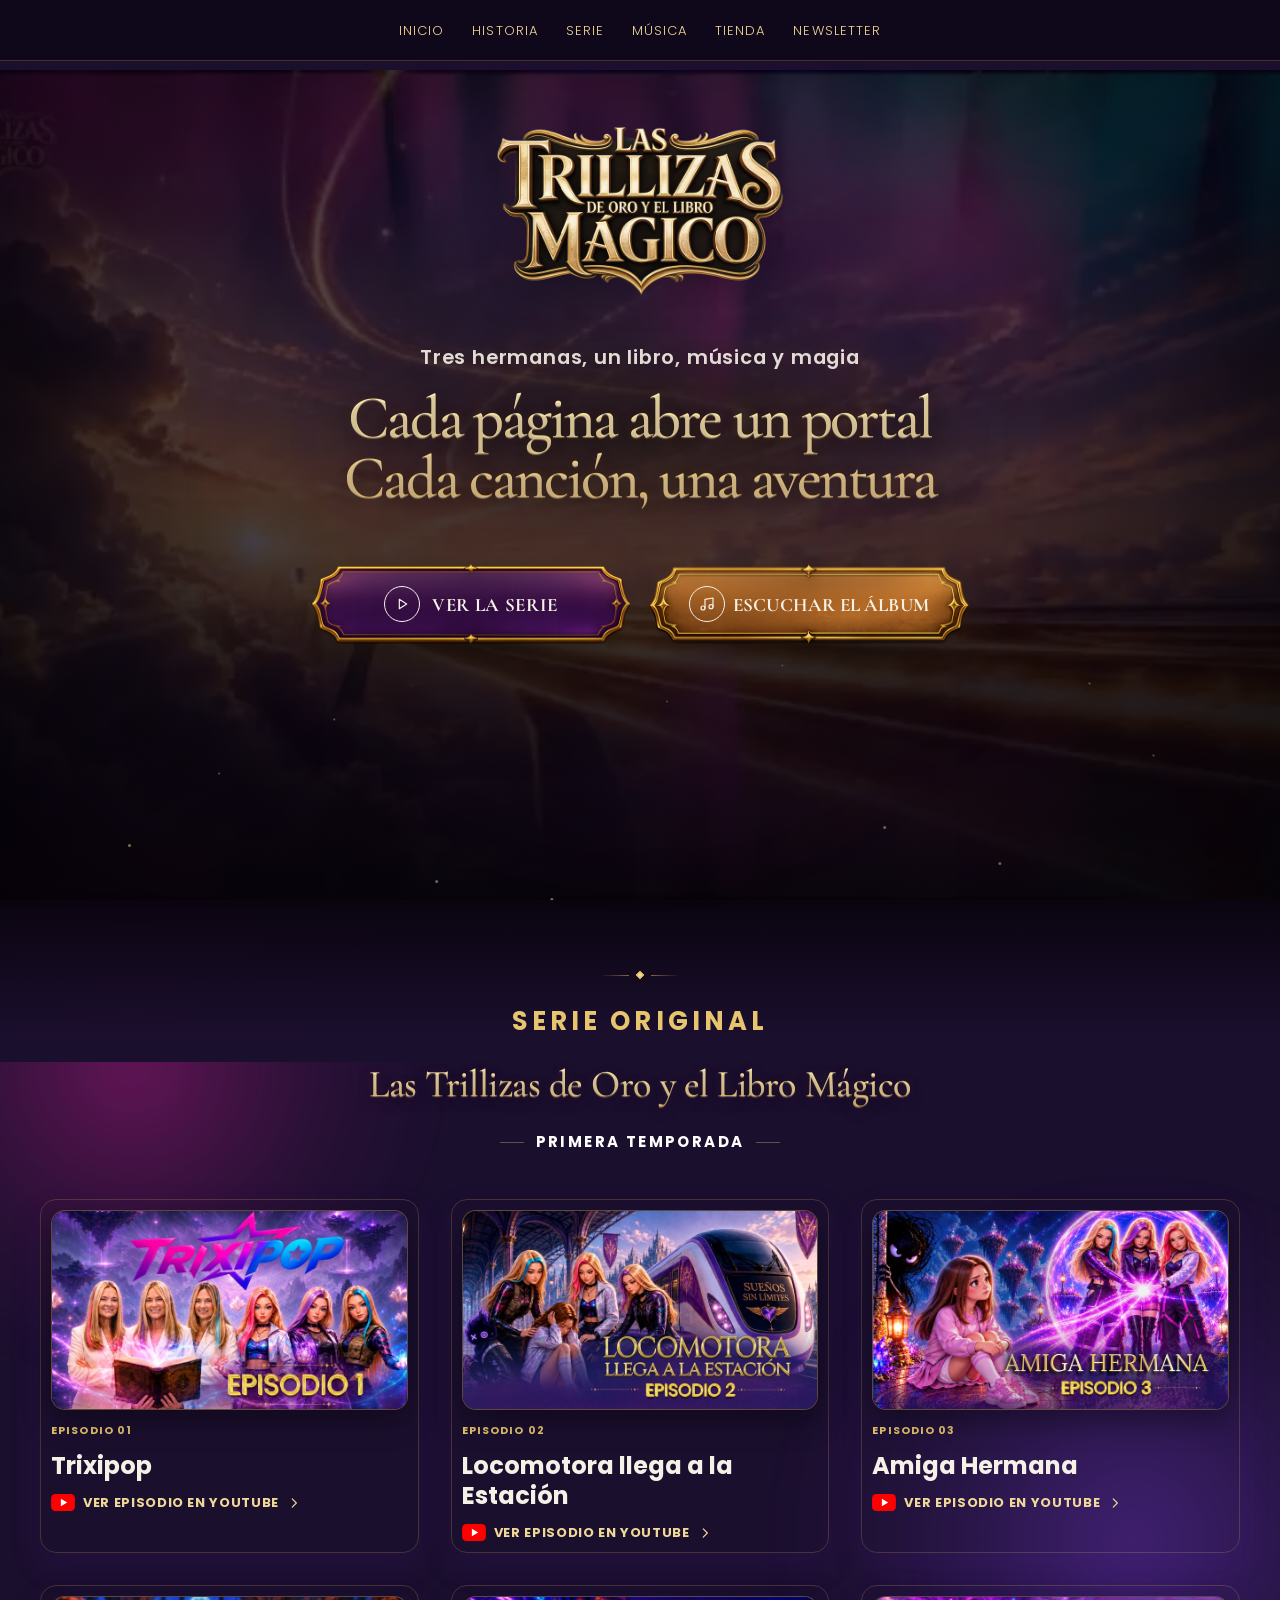
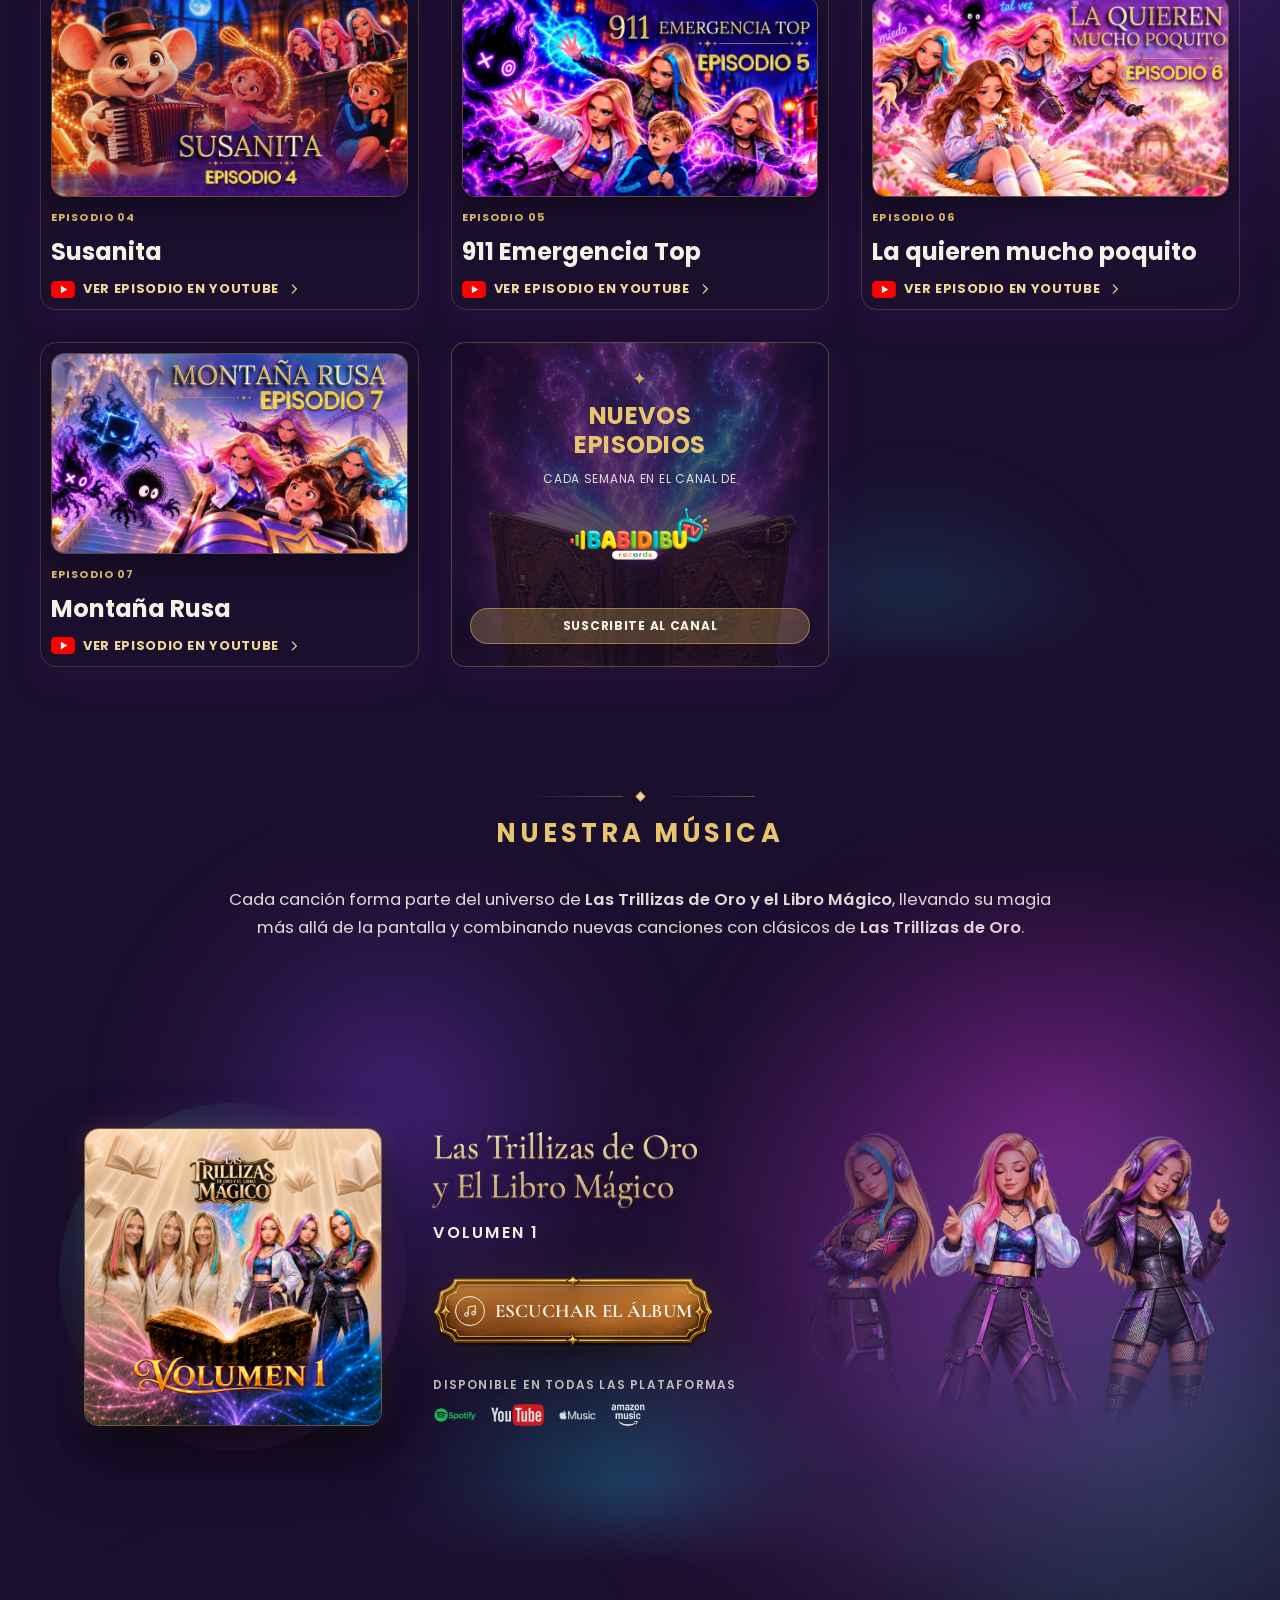
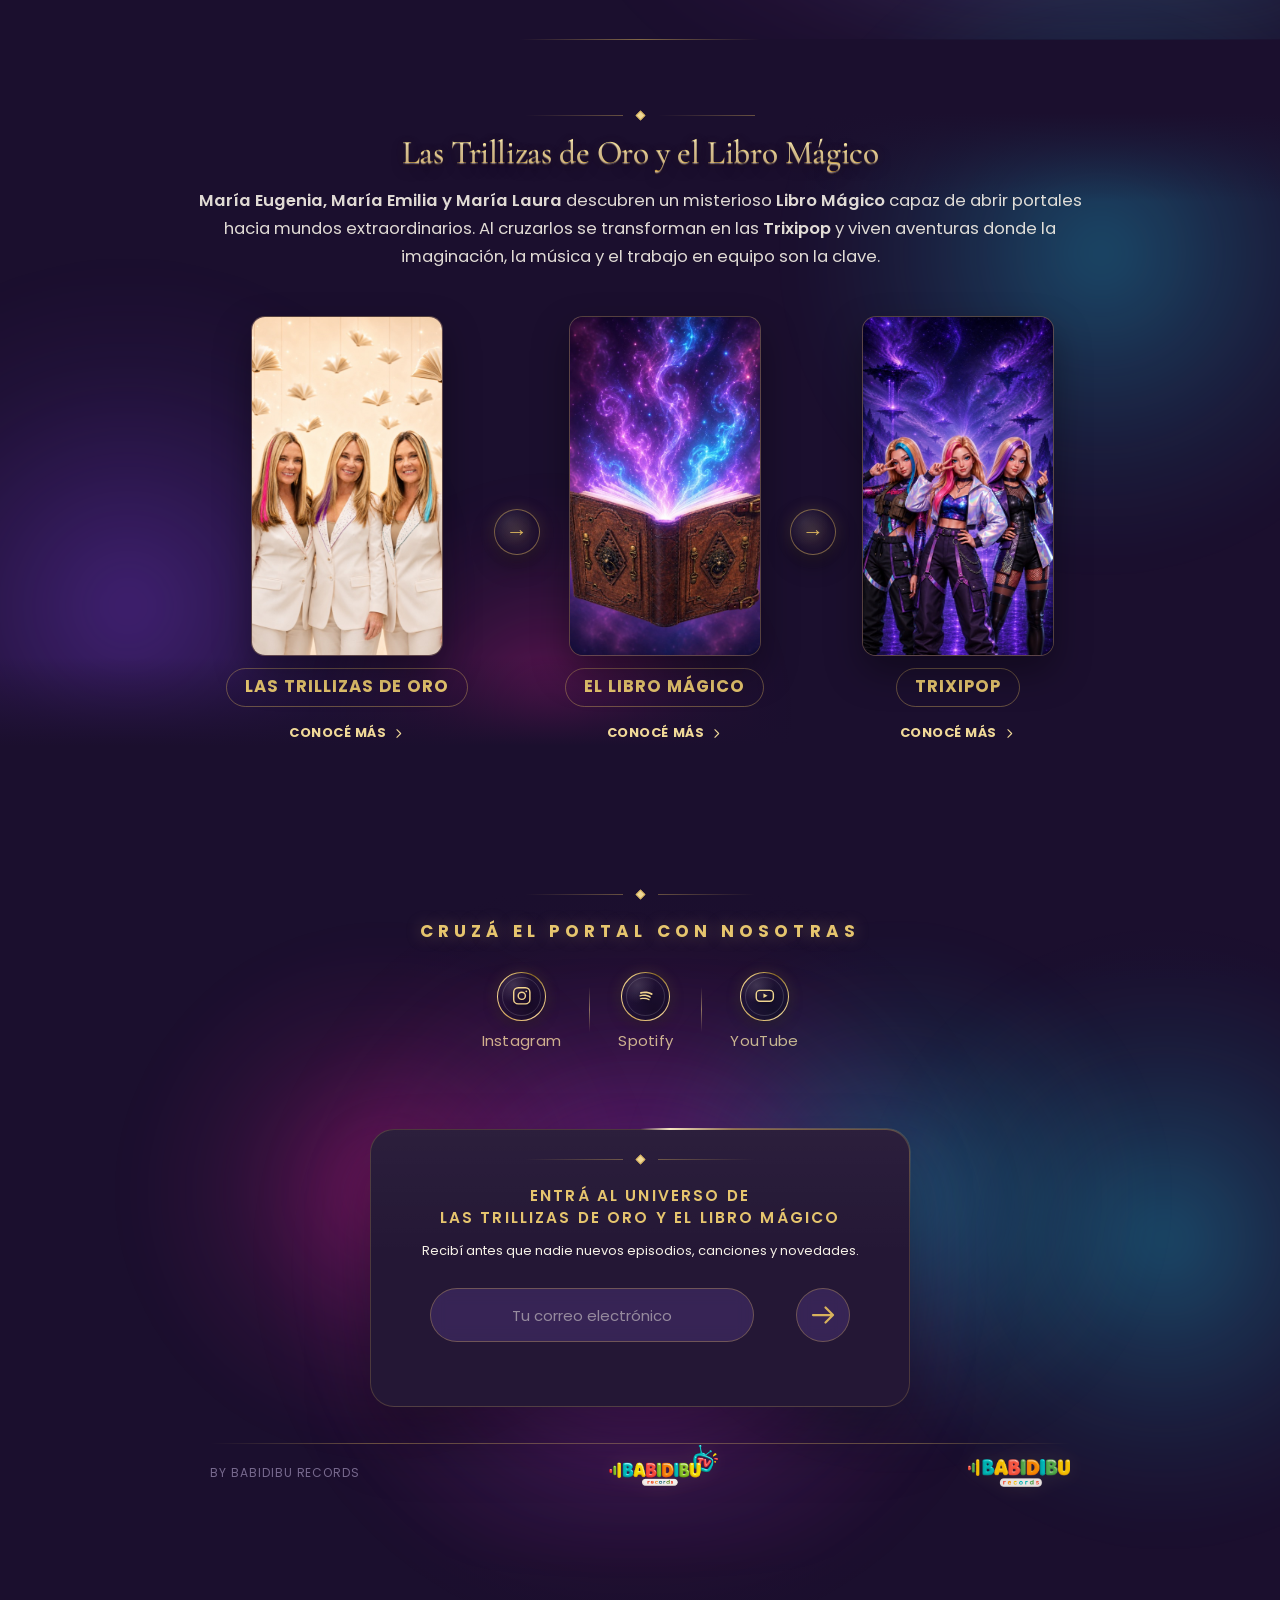
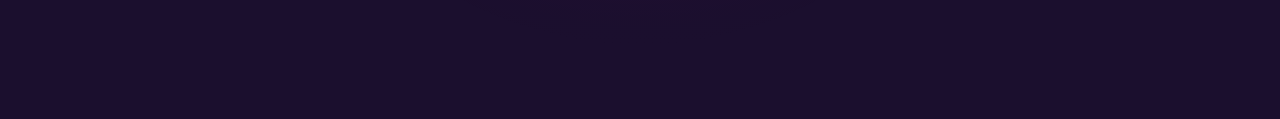
==== commit b1ba4eff: "Add episode 7 (Montaña Rusa) to draft Placeholder YouTube link until the real one is provided.  Co-A" ====
--- a/index-viernes.html
+++ b/index-viernes.html
@@ -328,7 +328,7 @@
         <a
           id="ctaVideoclip"
           class="magic-button magic-button--purple"
-          href="https://linktw.in/pjknpj"
+          href="https://linktw.in/qpydbu"
           data-content-key="cta_serie_link"
           target="_blank"
           rel="noopener noreferrer"
@@ -1163,6 +1163,13 @@
         title: 'La quieren mucho poquito',
         thumbnail: 'imagenes/miniatura_esa_nina_enamorada_web.jpg',
         youtubeUrl: 'https://linktw.in/qpydbu'
+      },
+      {
+        season: 1,
+        episode: 7,
+        title: 'Montaña Rusa',
+        thumbnail: 'imagenes/miniatura_montana_rusa_web.jpg',
+        youtubeUrl: 'https://linktw.in/qpydbu'
       }
     ];
 
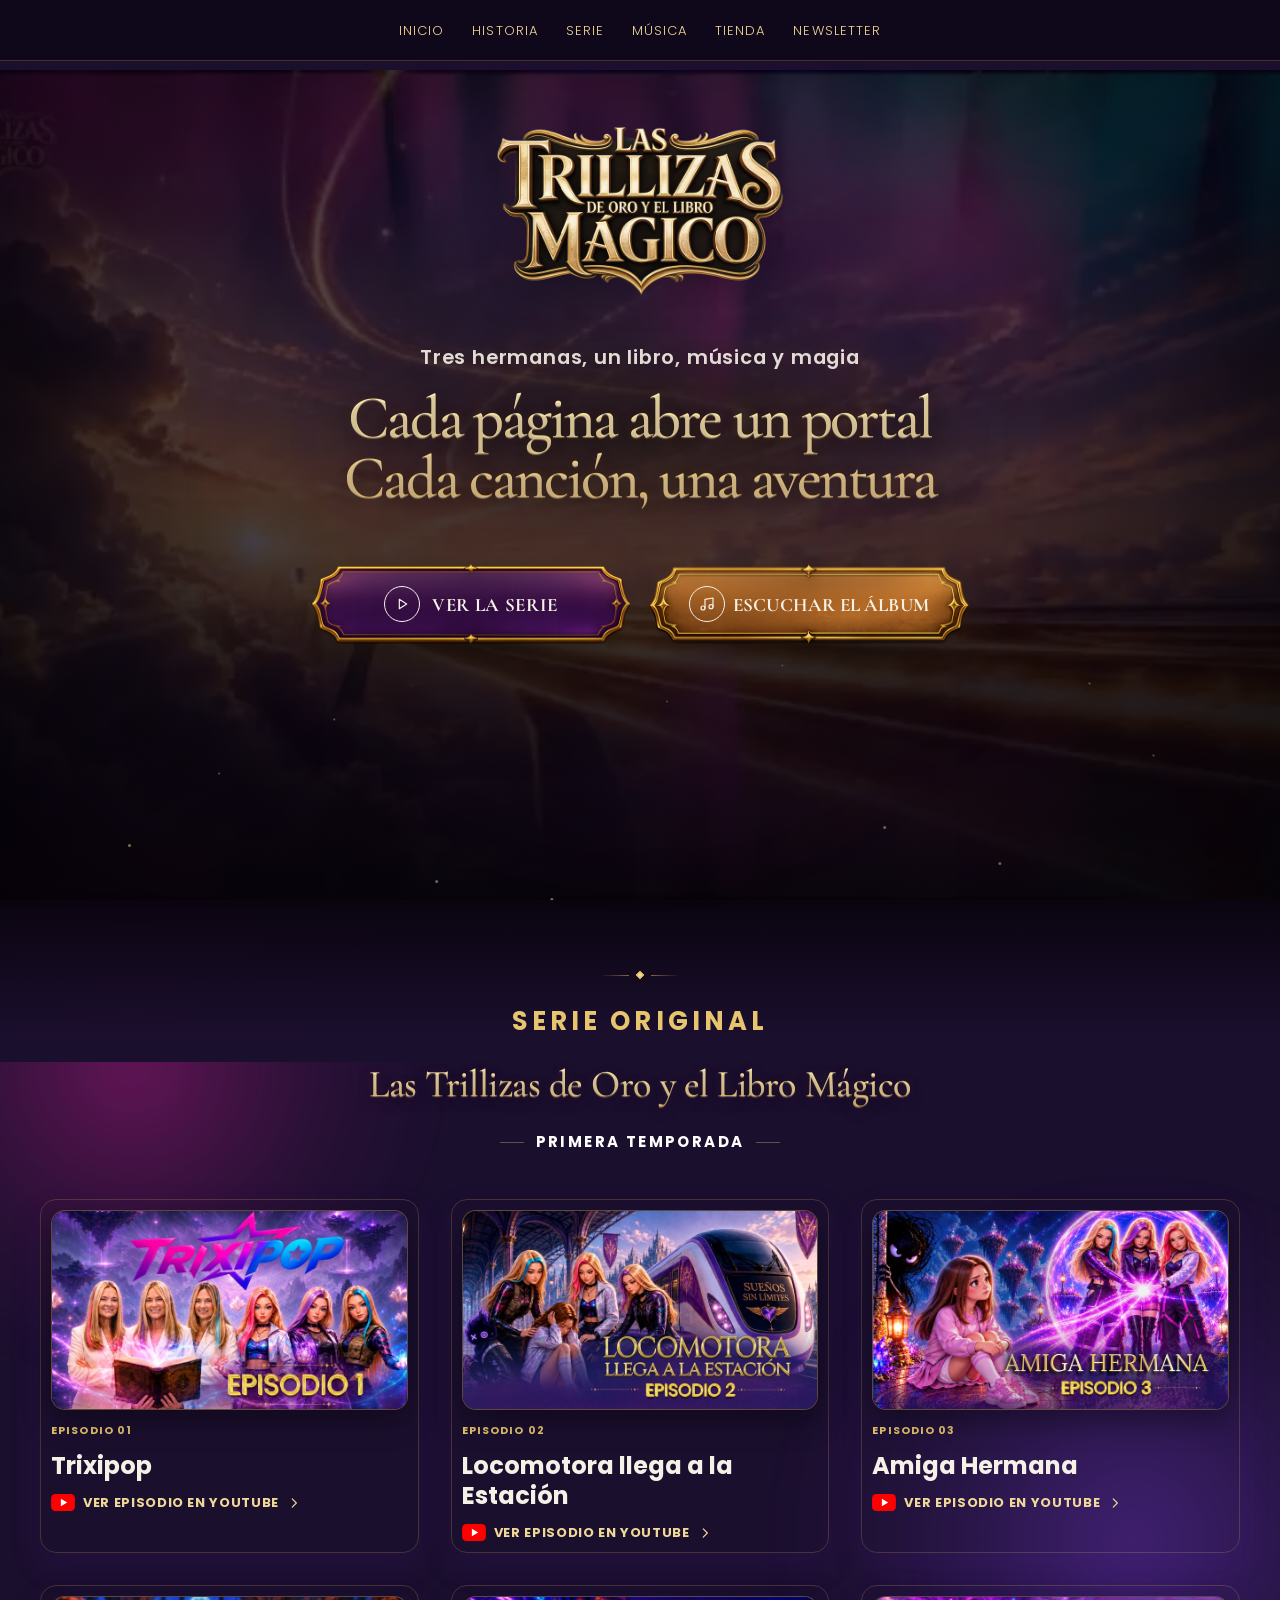
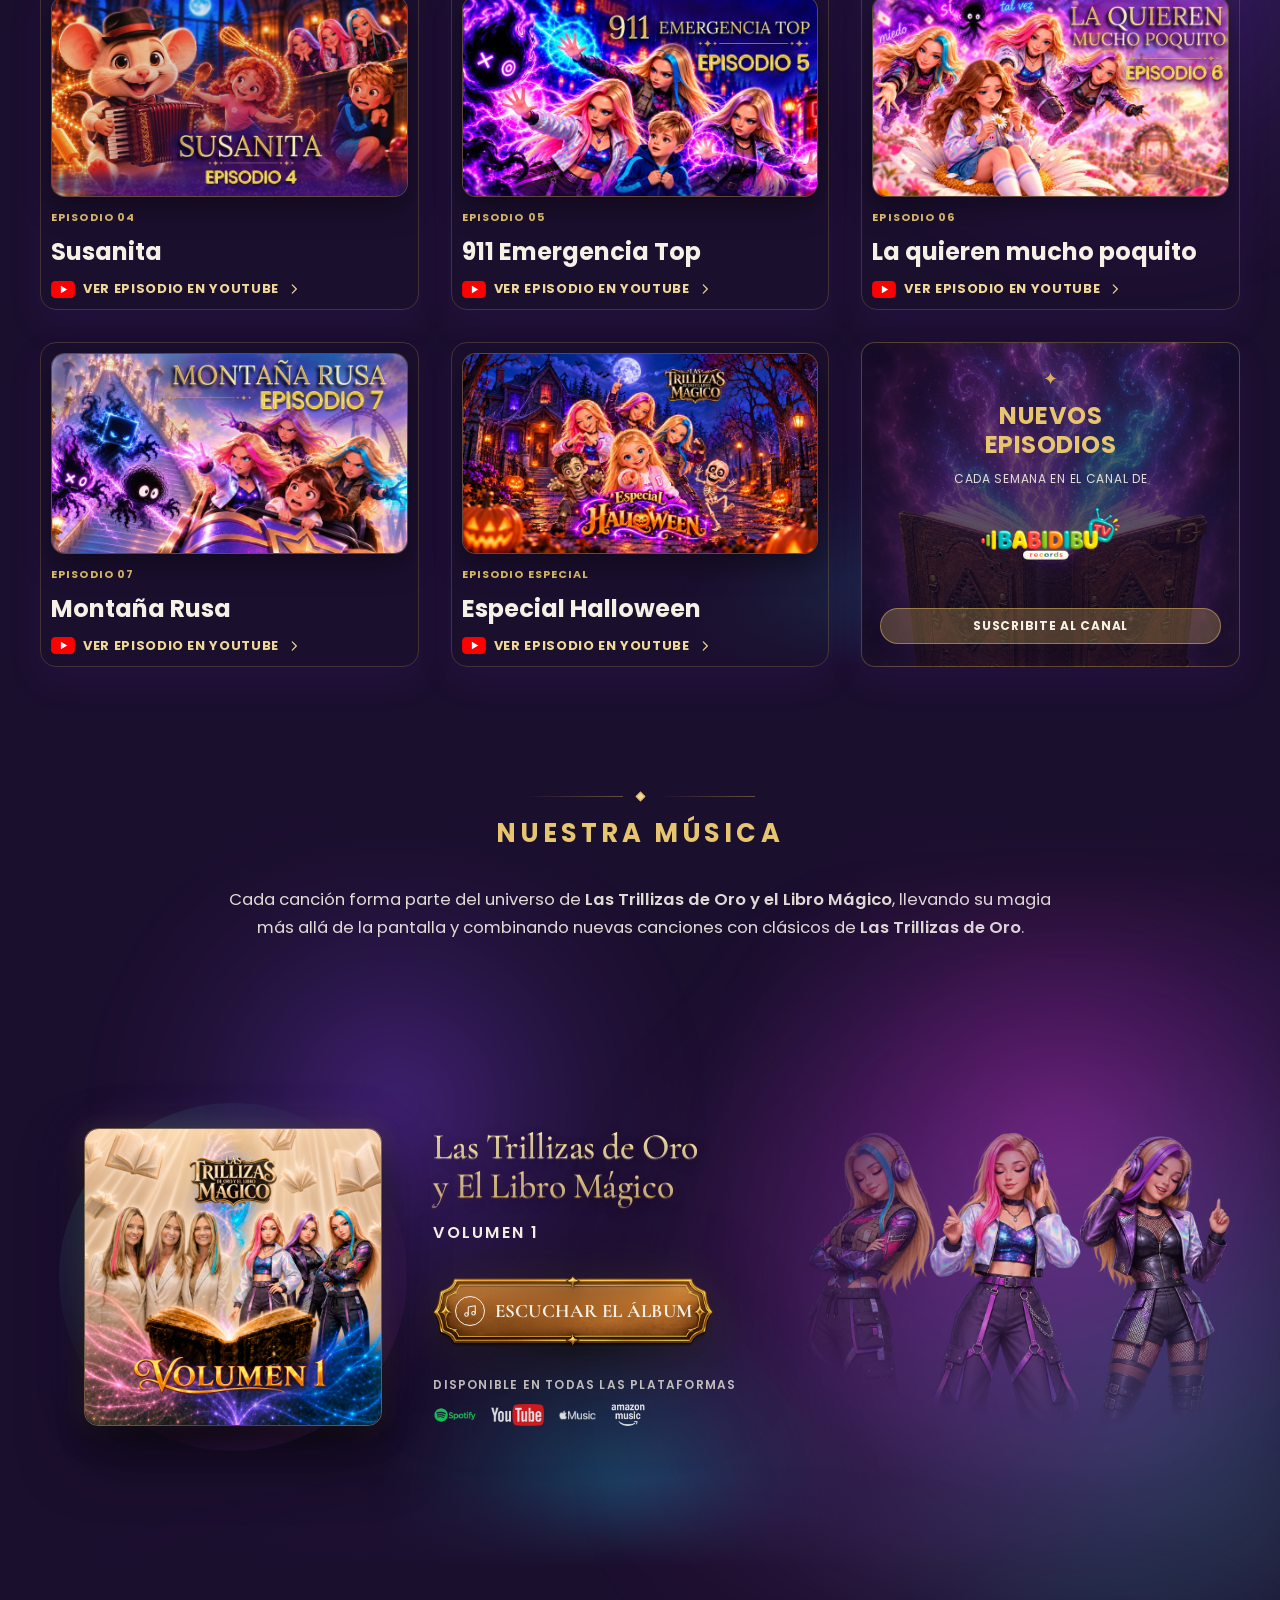
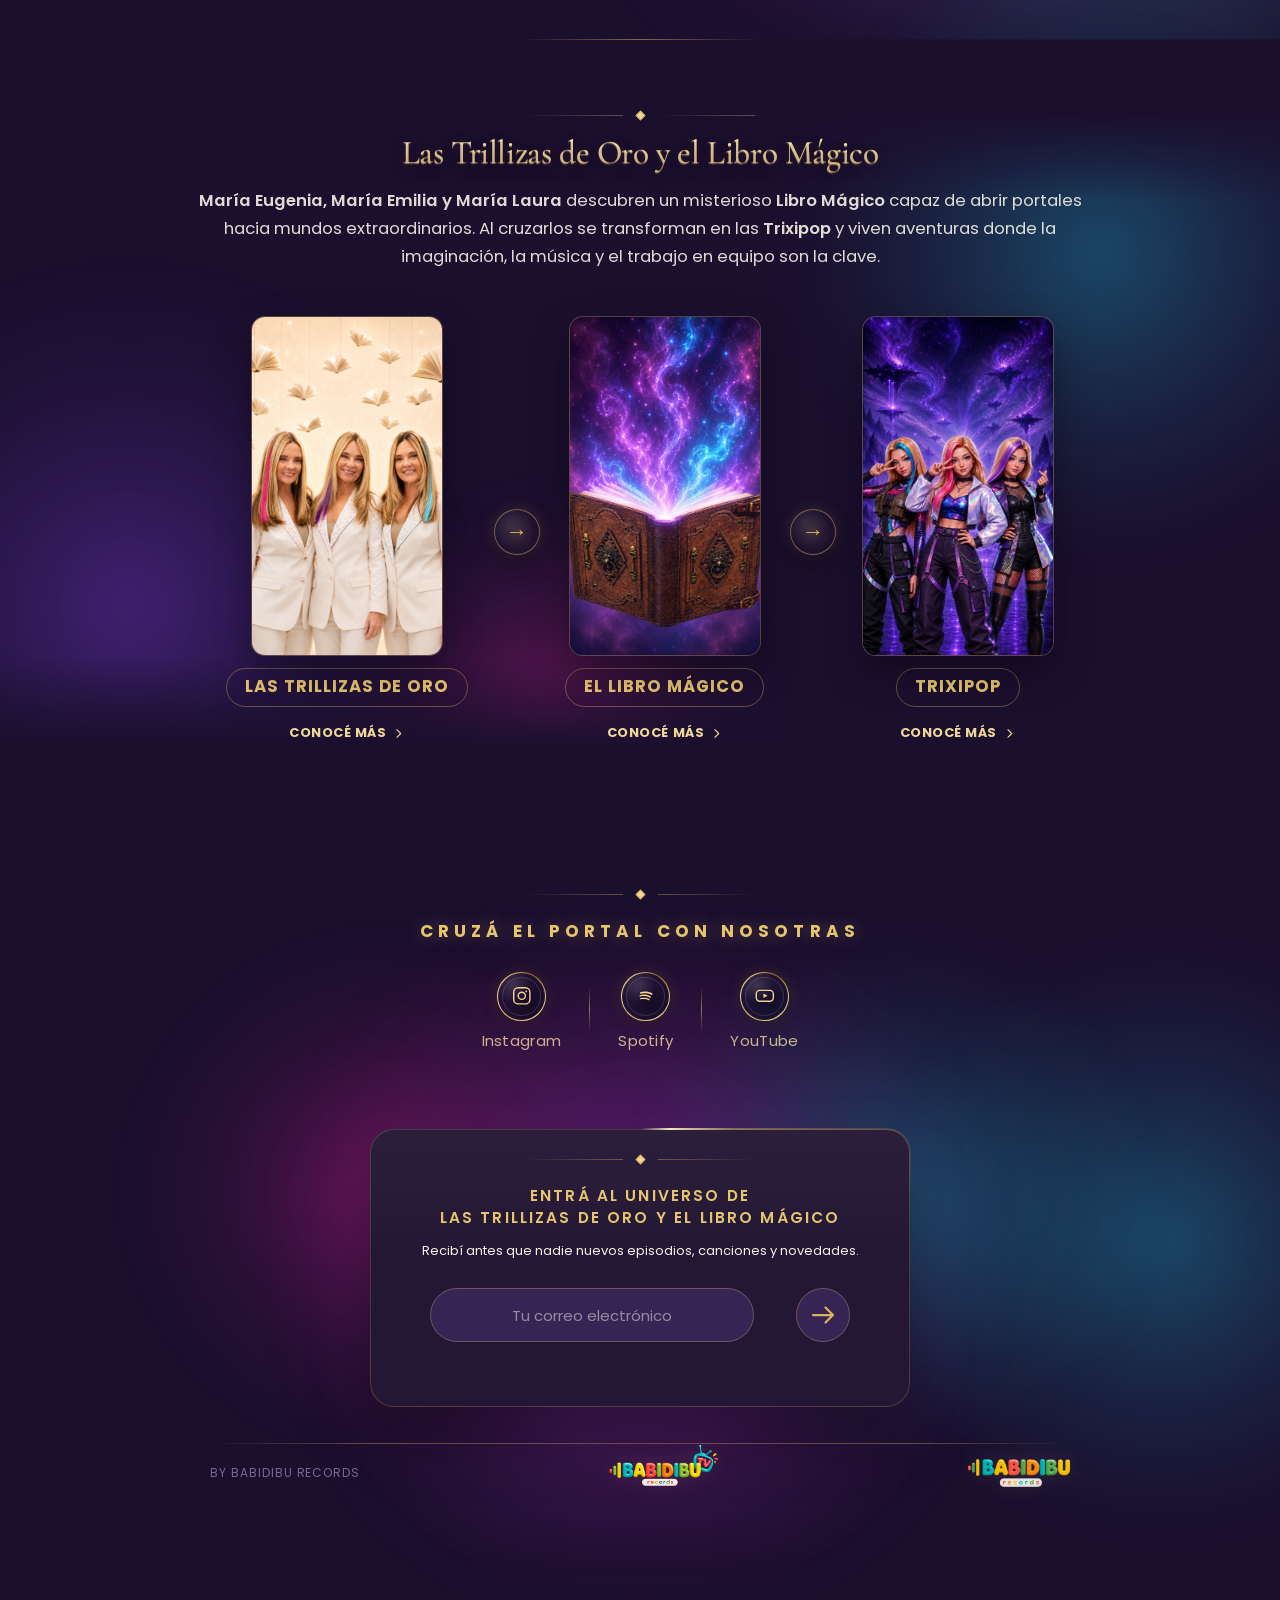
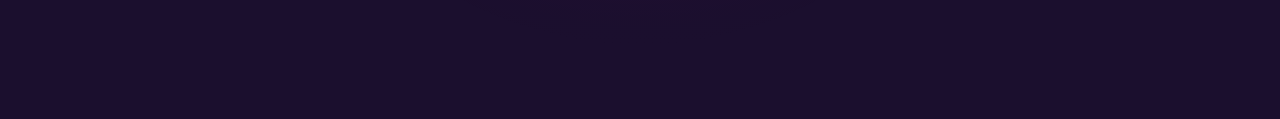
==== commit 0b1f864a: "Add "Especial Halloween" card (no episode number) to draft Special episodes get an "Episodio especia" ====
--- a/index-viernes.html
+++ b/index-viernes.html
@@ -328,7 +328,7 @@
         <a
           id="ctaVideoclip"
           class="magic-button magic-button--purple"
-          href="https://linktw.in/qpydbu"
+          href="https://linktw.in/molbbw"
           data-content-key="cta_serie_link"
           target="_blank"
           rel="noopener noreferrer"
@@ -1169,7 +1169,14 @@
         episode: 7,
         title: 'Montaña Rusa',
         thumbnail: 'imagenes/miniatura_montana_rusa_web.jpg',
-        youtubeUrl: 'https://linktw.in/qpydbu'
+        youtubeUrl: 'https://linktw.in/molbbw'
+      },
+      {
+        season: 1,
+        special: true,
+        title: 'Especial Halloween',
+        thumbnail: 'imagenes/miniatura_halloween_web.jpg',
+        youtubeUrl: 'https://linktw.in/Dnofjd'
       }
     ];
 
@@ -1179,10 +1186,25 @@
       a.href = ep.youtubeUrl || '#';
       a.target = '_blank';
       a.rel = 'noopener noreferrer';
-      a.setAttribute('aria-label', 'Ver episodio ' + ep.episode + ': ' + ep.title);
+      // Los episodios especiales (ej. Halloween) no tienen número: se
+      // etiquetan "Episodio especial" y se trackean como
+      // episodio_especial_<slug del título>.
+      var isSpecial = !!ep.special;
+      var specialSlug = String(ep.title || '')
+        .toLowerCase()
+        .normalize('NFD').replace(/[̀-ͯ]/g, '')
+        .replace(/^especial\s+/, '')
+        .replace(/[^a-z0-9]+/g, '_')
+        .replace(/^_+|_+$/g, '');
+
+      a.setAttribute('aria-label', isSpecial
+        ? 'Ver episodio especial: ' + ep.title
+        : 'Ver episodio ' + ep.episode + ': ' + ep.title);
       a.setAttribute('data-event', 'WatchVideo');
       a.setAttribute('data-destination', 'YouTube');
-      a.setAttribute('data-track-button', 'episodio_' + ep.episode);
+      a.setAttribute('data-track-button', isSpecial
+        ? 'episodio_especial_' + specialSlug
+        : 'episodio_' + ep.episode);
 
       var playIconHtml =
         '<span class="episode-tile__play" aria-hidden="true">'
@@ -1199,10 +1221,11 @@
         : playIconHtml;
 
       var episodeNum = ep.episode < 10 ? '0' + ep.episode : String(ep.episode);
+      var numberLabel = isSpecial ? 'Episodio especial' : 'Episodio ' + episodeNum;
 
       a.innerHTML =
         '<span class="episode-tile__thumb">' + thumbHtml + '</span>' +
-        '<span class="episode-tile__number">Episodio ' + episodeNum + '</span>' +
+        '<span class="episode-tile__number">' + numberLabel + '</span>' +
         '<span class="episode-tile__title">' + ep.title + '</span>' +
         '<span class="episode-tile__cta">' +
         '<svg class="episode-tile__cta-icon" viewBox="0 0 28 20" aria-hidden="true">' +
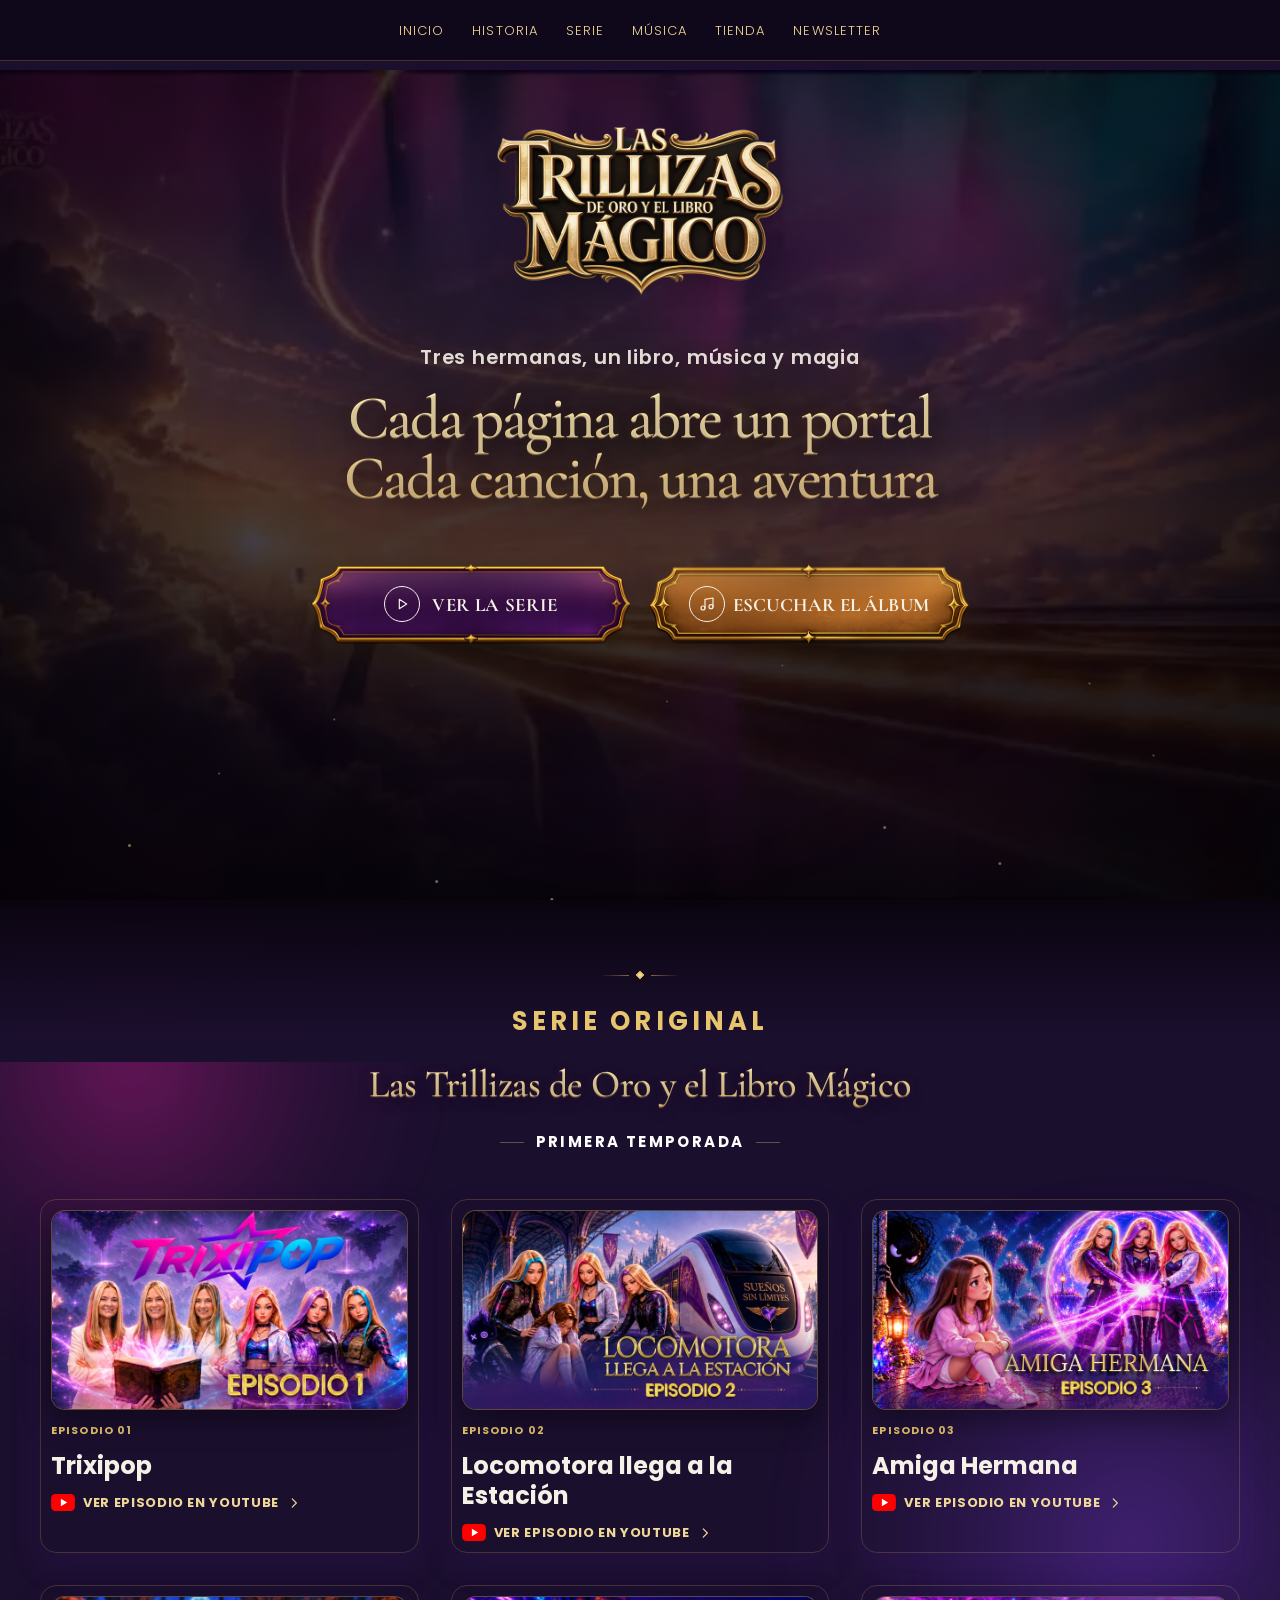
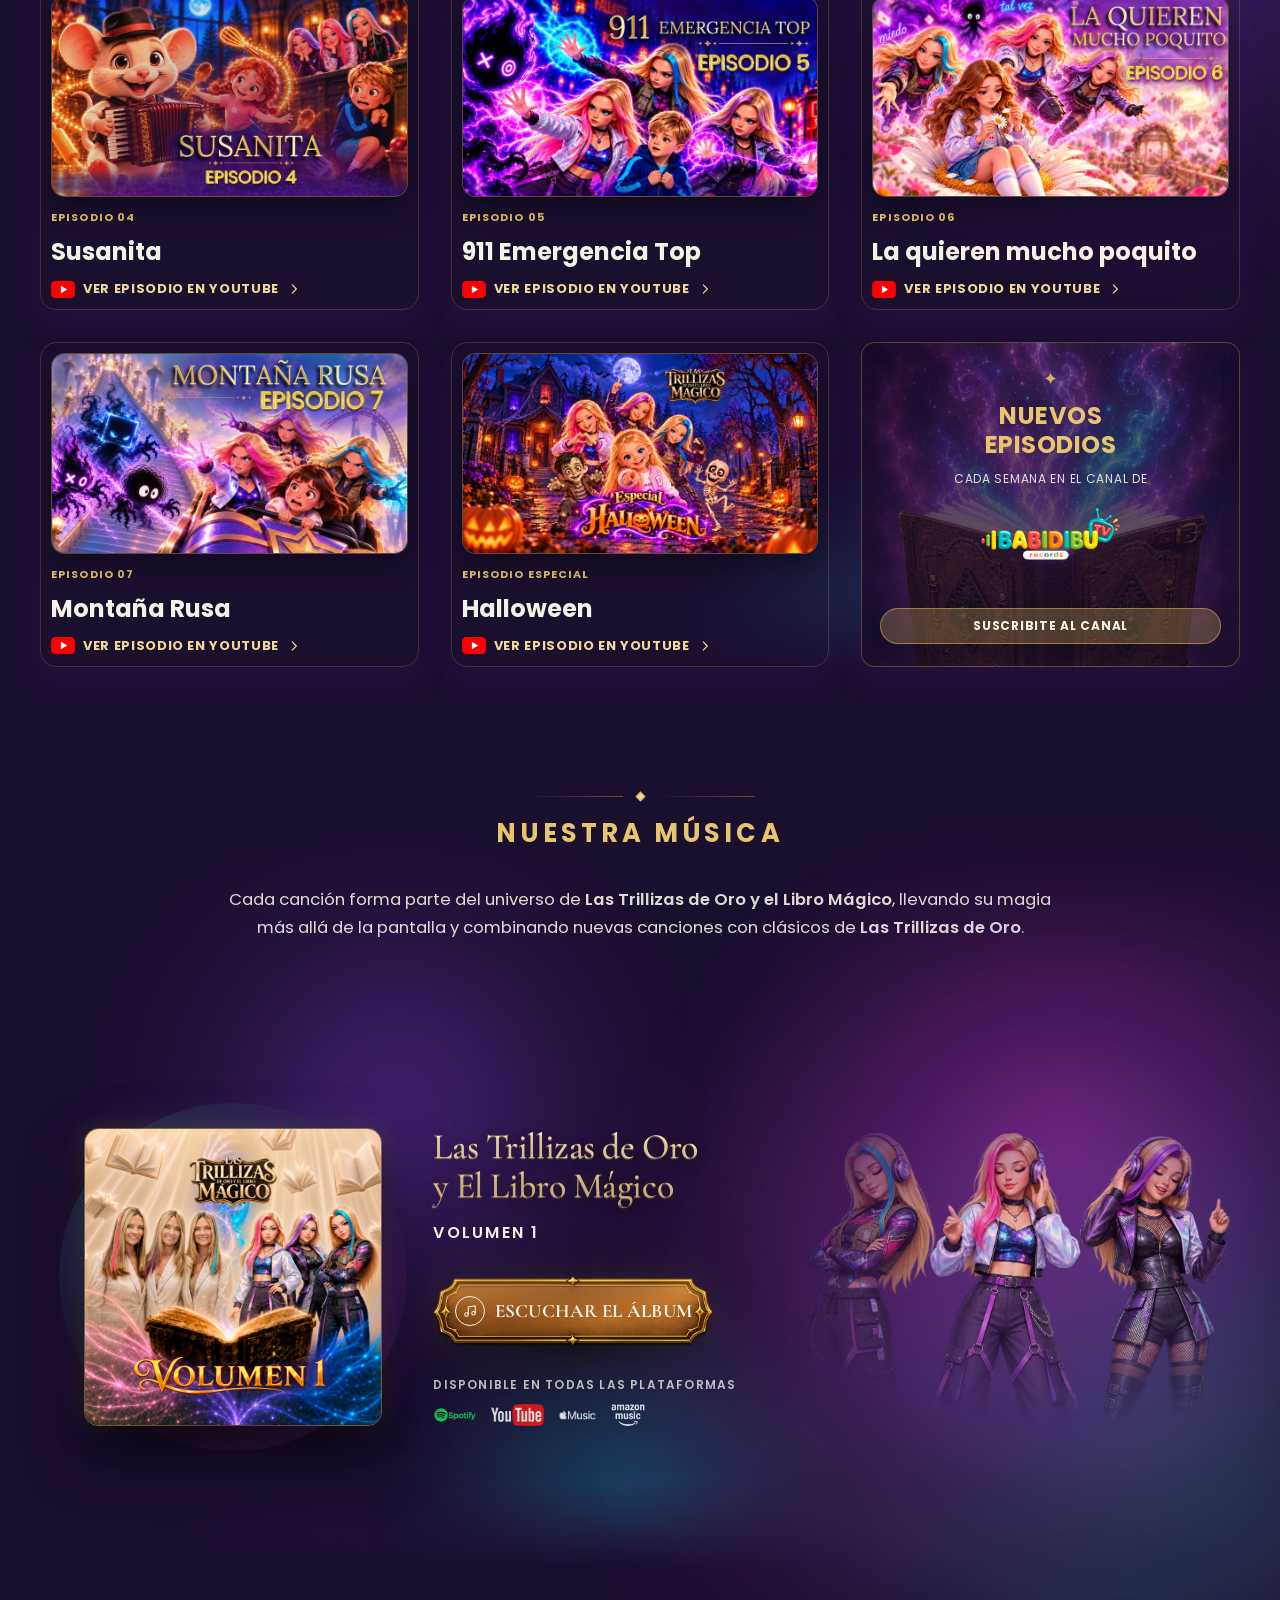
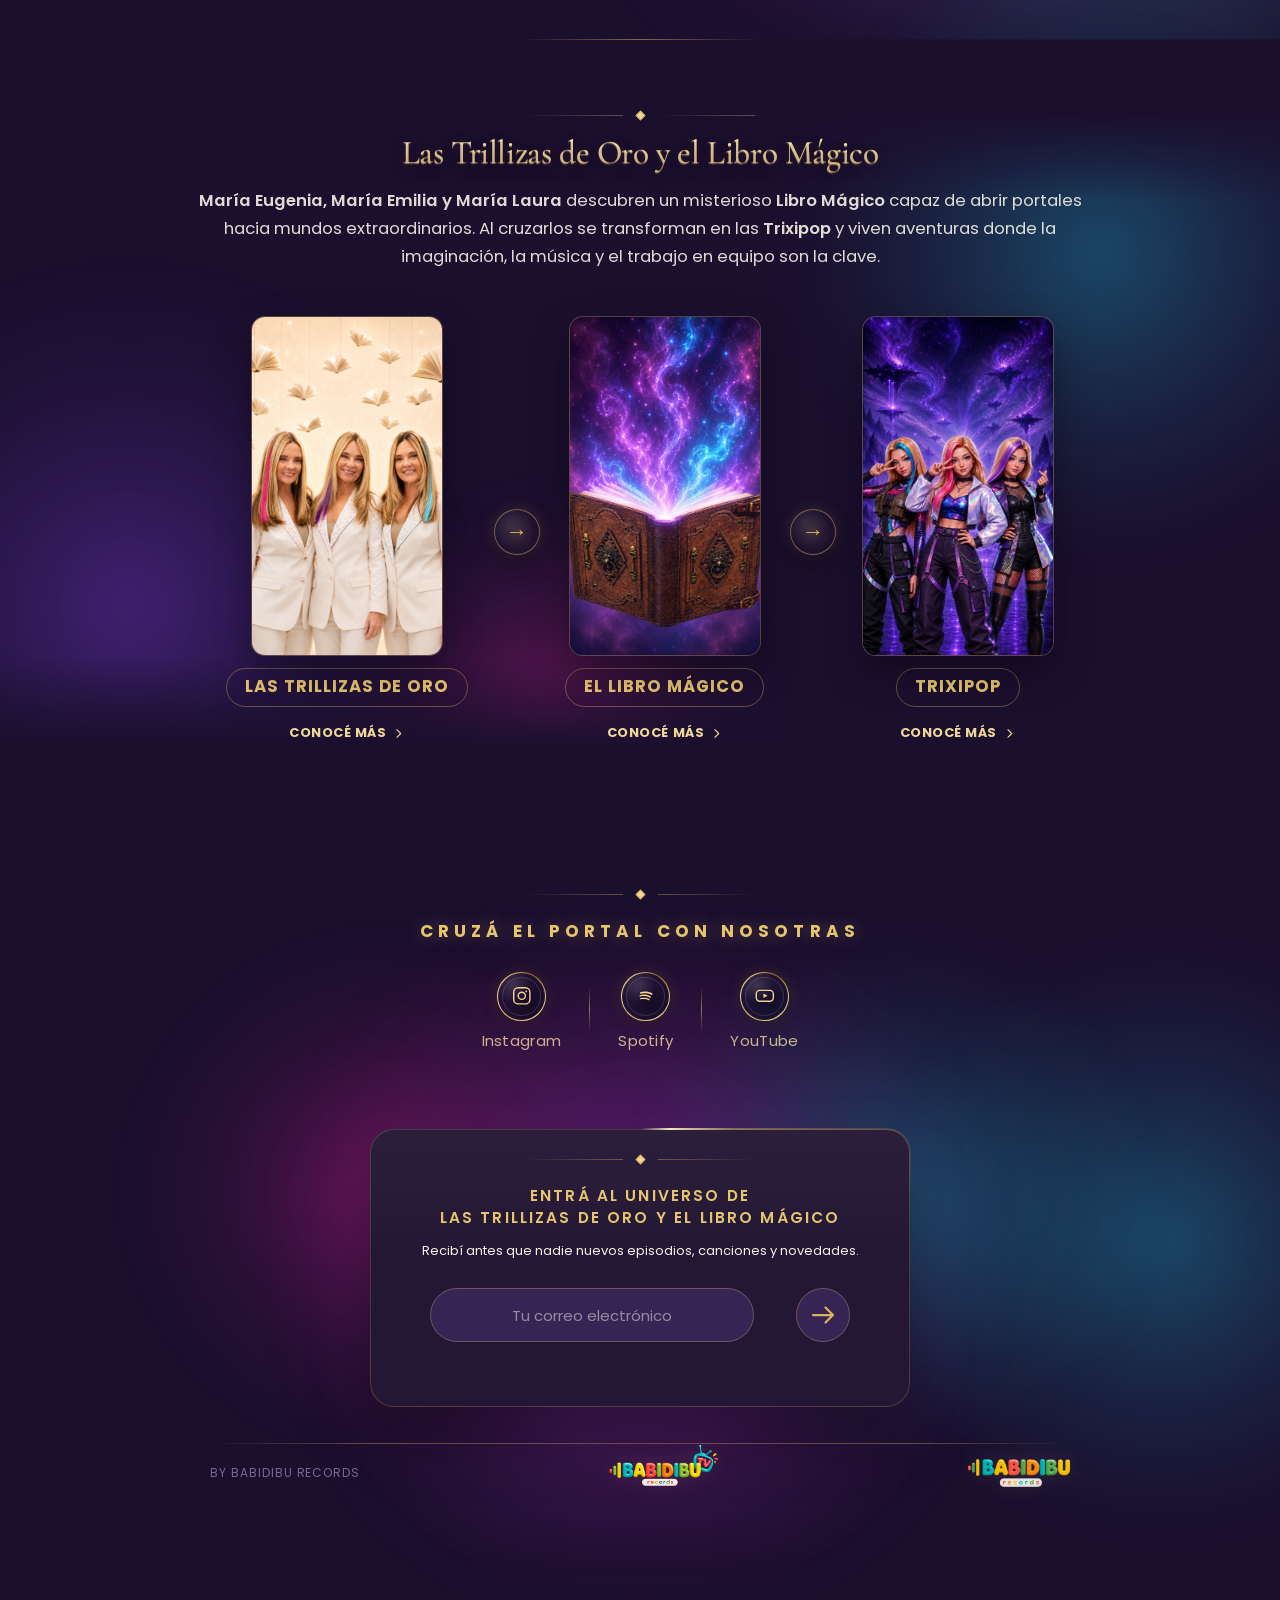
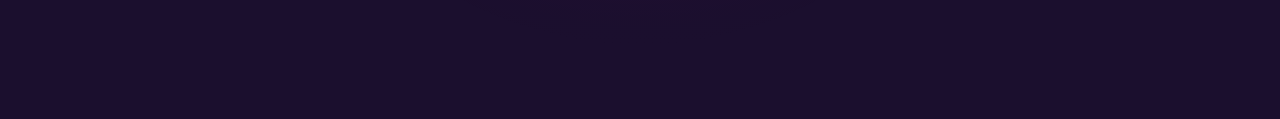
==== commit 8432b7de: "Halloween special card: title is just "Halloween" Co-Authored-By: Claude Sonnet 5.5 <noreply@anthrop" ====
--- a/index-viernes.html
+++ b/index-viernes.html
@@ -1174,7 +1174,7 @@
       {
         season: 1,
         special: true,
-        title: 'Especial Halloween',
+        title: 'Halloween',
         thumbnail: 'imagenes/miniatura_halloween_web.jpg',
         youtubeUrl: 'https://linktw.in/Dnofjd'
       }
